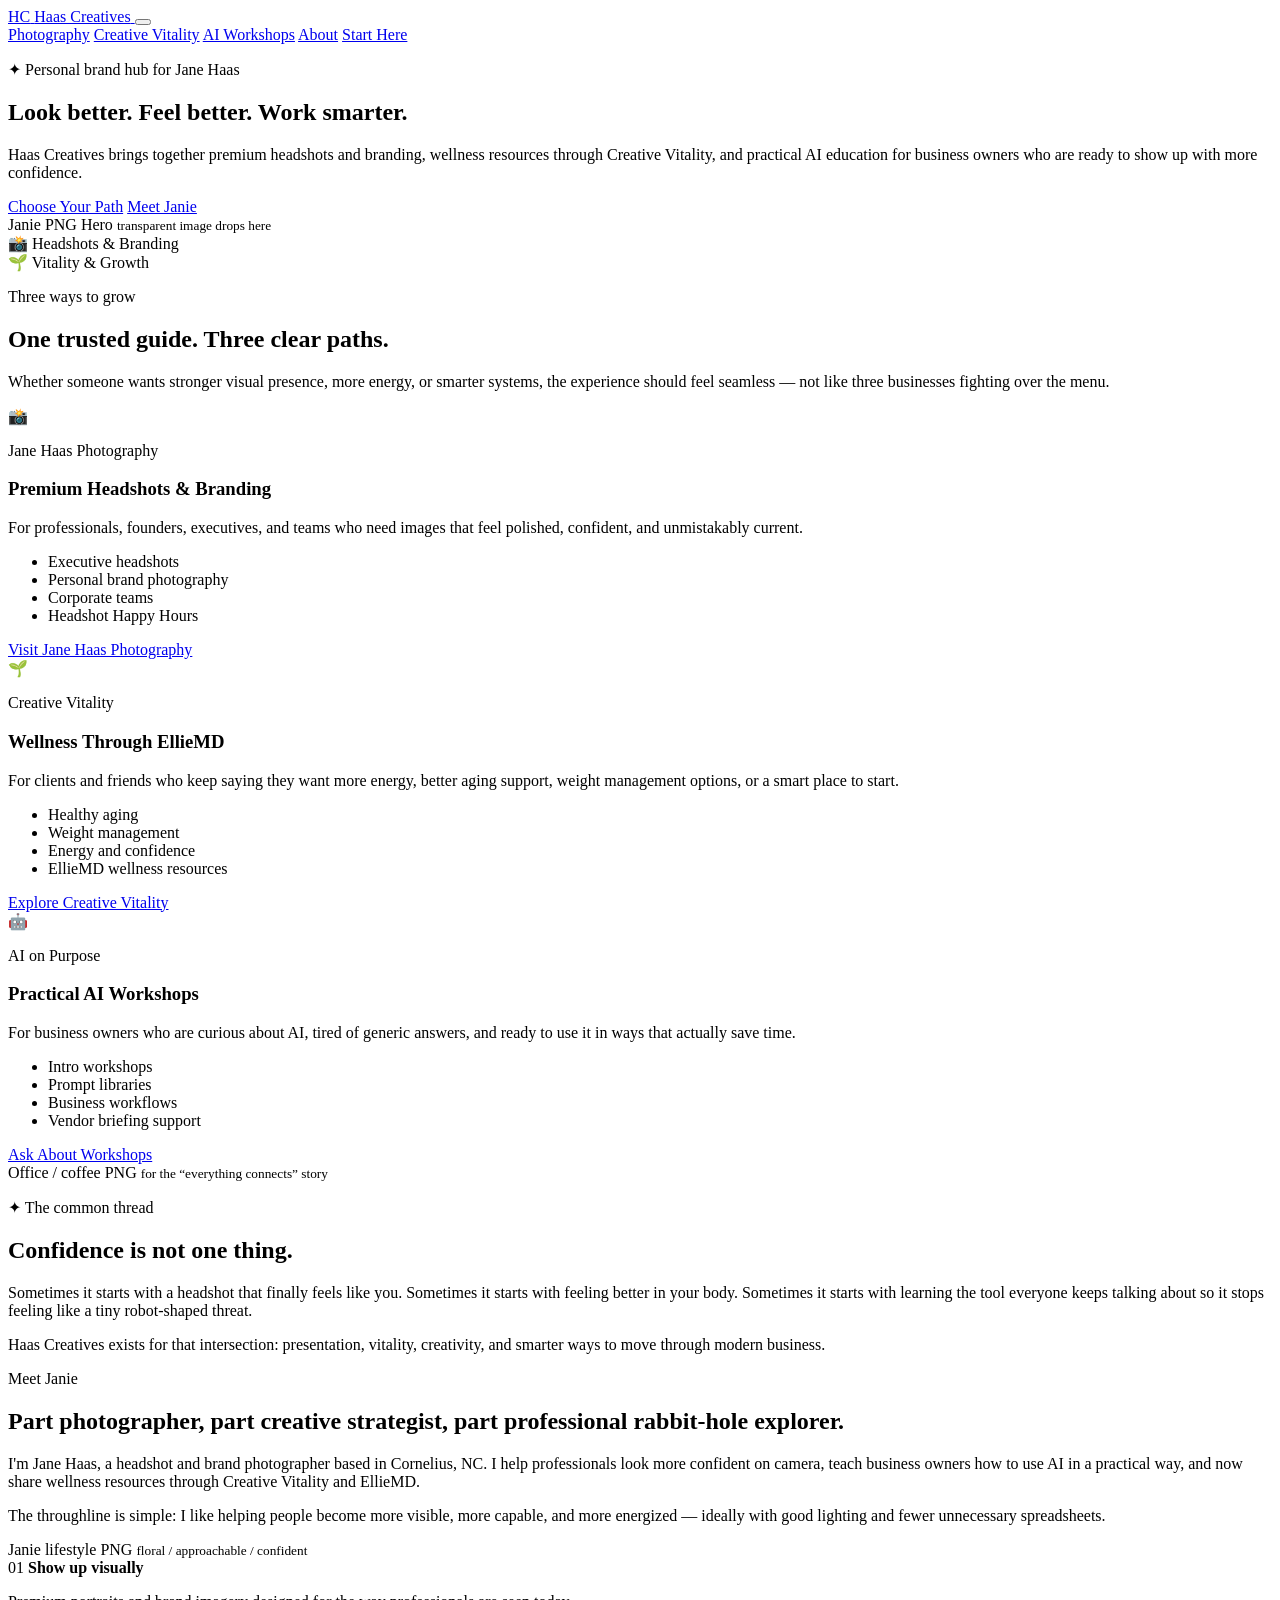
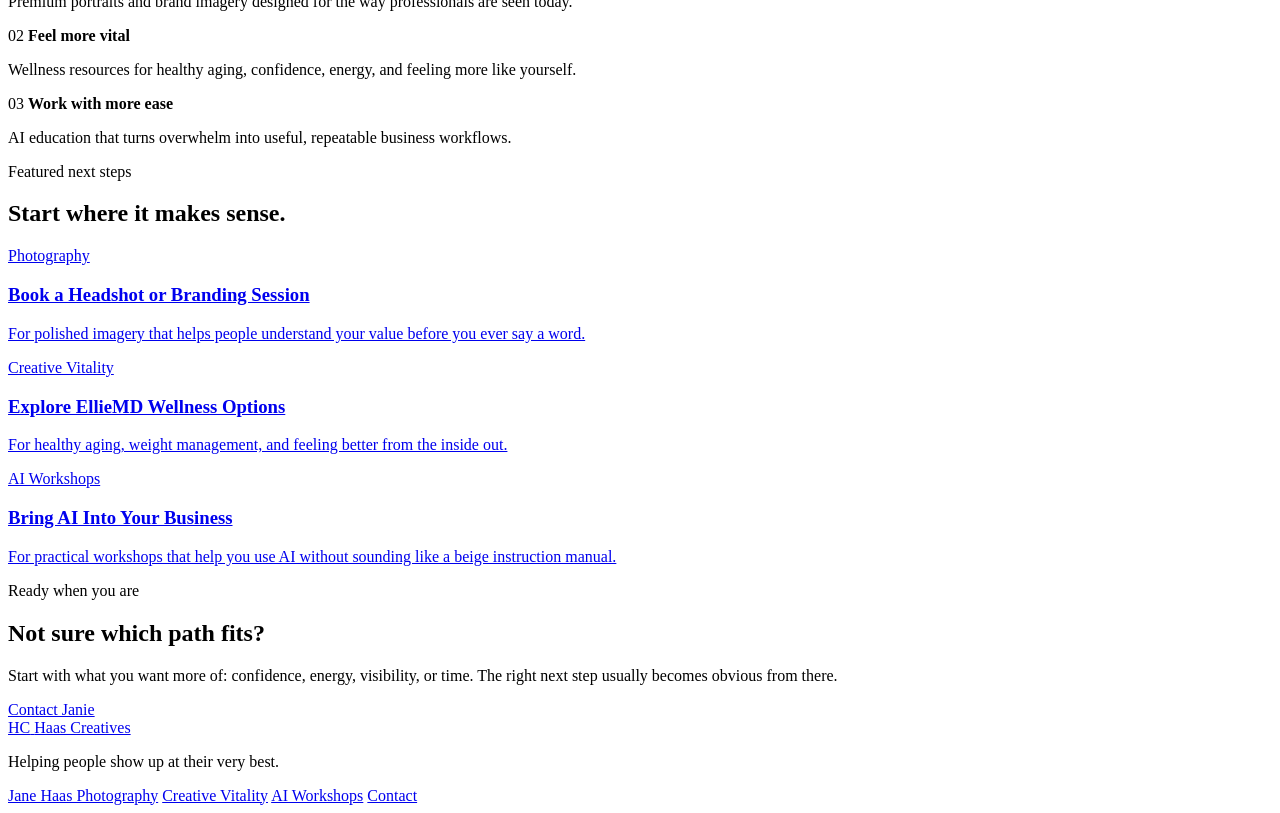
==== index.html @ f45eb075 "Build Haas Creatives landing page foundation" ====
<!DOCTYPE html>
<html lang="en">
<head>
  <meta charset="UTF-8" />
  <meta name="viewport" content="width=device-width, initial-scale=1.0" />
  <meta name="description" content="Haas Creatives is the personal brand hub for Jane Haas, connecting premium headshots and branding, Creative Vitality wellness through EllieMD, and practical AI workshops for business owners." />
  <title>Haas Creatives | Look Better. Feel Better. Work Smarter.</title>
  <link rel="preconnect" href="https://fonts.googleapis.com">
  <link rel="preconnect" href="https://fonts.gstatic.com" crossorigin>
  <link href="https://fonts.googleapis.com/css2?family=Inter:wght@400;500;600;700;800&family=Playfair+Display:wght@600;700&display=swap" rel="stylesheet">
  <link rel="stylesheet" href="styles.css" />
</head>
<body>
  <div class="site-shell">
    <header class="site-header" data-header>
      <a class="brand" href="#top" aria-label="Haas Creatives home">
        <span class="brand-mark">HC</span>
        <span class="brand-text">Haas Creatives</span>
      </a>
      <button class="nav-toggle" type="button" aria-label="Open navigation" aria-expanded="false" data-nav-toggle>
        <span></span><span></span><span></span>
      </button>
      <nav class="nav" data-nav>
        <a href="#photography">Photography</a>
        <a href="#vitality">Creative Vitality</a>
        <a href="#ai">AI Workshops</a>
        <a href="#about">About</a>
        <a class="nav-cta" href="#connect">Start Here</a>
      </nav>
    </header>

    <main id="top">
      <section class="hero section-grid">
        <div class="hero-copy reveal">
          <p class="eyebrow"><span class="sprout">✦</span> Personal brand hub for Jane Haas</p>
          <h1>Look better. Feel better. Work smarter.</h1>
          <p class="hero-text">Haas Creatives brings together premium headshots and branding, wellness resources through Creative Vitality, and practical AI education for business owners who are ready to show up with more confidence.</p>
          <div class="hero-actions">
            <a class="button primary" href="#paths">Choose Your Path</a>
            <a class="button secondary" href="#about">Meet Janie</a>
          </div>
        </div>
        <div class="hero-visual reveal delay-1" aria-label="Placeholder for Janie brand image">
          <div class="orb orb-one"></div>
          <div class="orb orb-two"></div>
          <div class="image-placeholder tall">
            <span>Janie PNG Hero</span>
            <small>transparent image drops here</small>
          </div>
          <div class="floating-card card-one">
            <strong>📸</strong>
            <span>Headshots & Branding</span>
          </div>
          <div class="floating-card card-two">
            <strong>🌱</strong>
            <span>Vitality & Growth</span>
          </div>
        </div>
      </section>

      <section id="paths" class="paths reveal">
        <div class="section-heading centered">
          <p class="eyebrow">Three ways to grow</p>
          <h2>One trusted guide. Three clear paths.</h2>
          <p>Whether someone wants stronger visual presence, more energy, or smarter systems, the experience should feel seamless — not like three businesses fighting over the menu.</p>
        </div>
        <div class="path-grid">
          <article class="path-card" id="photography">
            <div class="path-icon">📸</div>
            <p class="card-kicker">Jane Haas Photography</p>
            <h3>Premium Headshots & Branding</h3>
            <p>For professionals, founders, executives, and teams who need images that feel polished, confident, and unmistakably current.</p>
            <ul>
              <li>Executive headshots</li>
              <li>Personal brand photography</li>
              <li>Corporate teams</li>
              <li>Headshot Happy Hours</li>
            </ul>
            <a href="https://www.janehaas.com" class="text-link">Visit Jane Haas Photography</a>
          </article>

          <article class="path-card featured" id="vitality">
            <div class="path-icon sprout-icon">🌱</div>
            <p class="card-kicker">Creative Vitality</p>
            <h3>Wellness Through EllieMD</h3>
            <p>For clients and friends who keep saying they want more energy, better aging support, weight management options, or a smart place to start.</p>
            <ul>
              <li>Healthy aging</li>
              <li>Weight management</li>
              <li>Energy and confidence</li>
              <li>EllieMD wellness resources</li>
            </ul>
            <a href="https://elliemd.com/CreativeVitality" class="text-link">Explore Creative Vitality</a>
          </article>

          <article class="path-card" id="ai">
            <div class="path-icon">🤖</div>
            <p class="card-kicker">AI on Purpose</p>
            <h3>Practical AI Workshops</h3>
            <p>For business owners who are curious about AI, tired of generic answers, and ready to use it in ways that actually save time.</p>
            <ul>
              <li>Intro workshops</li>
              <li>Prompt libraries</li>
              <li>Business workflows</li>
              <li>Vendor briefing support</li>
            </ul>
            <a href="#connect" class="text-link">Ask About Workshops</a>
          </article>
        </div>
      </section>

      <section class="bridge section-grid reverse reveal">
        <div class="image-stage">
          <div class="image-placeholder wide">
            <span>Office / coffee PNG</span>
            <small>for the “everything connects” story</small>
          </div>
        </div>
        <div class="bridge-copy">
          <p class="eyebrow"><span class="sprout">✦</span> The common thread</p>
          <h2>Confidence is not one thing.</h2>
          <p>Sometimes it starts with a headshot that finally feels like you. Sometimes it starts with feeling better in your body. Sometimes it starts with learning the tool everyone keeps talking about so it stops feeling like a tiny robot-shaped threat.</p>
          <p>Haas Creatives exists for that intersection: presentation, vitality, creativity, and smarter ways to move through modern business.</p>
        </div>
      </section>

      <section id="about" class="about reveal">
        <div class="about-card">
          <div class="about-copy">
            <p class="eyebrow">Meet Janie</p>
            <h2>Part photographer, part creative strategist, part professional rabbit-hole explorer.</h2>
            <p>I'm Jane Haas, a headshot and brand photographer based in Cornelius, NC. I help professionals look more confident on camera, teach business owners how to use AI in a practical way, and now share wellness resources through Creative Vitality and EllieMD.</p>
            <p>The throughline is simple: I like helping people become more visible, more capable, and more energized — ideally with good lighting and fewer unnecessary spreadsheets.</p>
          </div>
          <div class="about-visual image-placeholder portrait">
            <span>Janie lifestyle PNG</span>
            <small>floral / approachable / confident</small>
          </div>
        </div>
      </section>

      <section class="feature-strip reveal">
        <div class="strip-item">
          <span>01</span>
          <strong>Show up visually</strong>
          <p>Premium portraits and brand imagery designed for the way professionals are seen today.</p>
        </div>
        <div class="strip-item">
          <span>02</span>
          <strong>Feel more vital</strong>
          <p>Wellness resources for healthy aging, confidence, energy, and feeling more like yourself.</p>
        </div>
        <div class="strip-item">
          <span>03</span>
          <strong>Work with more ease</strong>
          <p>AI education that turns overwhelm into useful, repeatable business workflows.</p>
        </div>
      </section>

      <section class="resources reveal">
        <div class="section-heading">
          <p class="eyebrow">Featured next steps</p>
          <h2>Start where it makes sense.</h2>
        </div>
        <div class="resource-grid">
          <a class="resource-card" href="https://www.janehaas.com">
            <span>Photography</span>
            <h3>Book a Headshot or Branding Session</h3>
            <p>For polished imagery that helps people understand your value before you ever say a word.</p>
          </a>
          <a class="resource-card" href="https://elliemd.com/CreativeVitality">
            <span>Creative Vitality</span>
            <h3>Explore EllieMD Wellness Options</h3>
            <p>For healthy aging, weight management, and feeling better from the inside out.</p>
          </a>
          <a class="resource-card" href="#connect">
            <span>AI Workshops</span>
            <h3>Bring AI Into Your Business</h3>
            <p>For practical workshops that help you use AI without sounding like a beige instruction manual.</p>
          </a>
        </div>
      </section>

      <section id="connect" class="cta reveal">
        <div>
          <p class="eyebrow">Ready when you are</p>
          <h2>Not sure which path fits?</h2>
          <p>Start with what you want more of: confidence, energy, visibility, or time. The right next step usually becomes obvious from there.</p>
        </div>
        <a class="button primary" href="mailto:janehaasphotos@gmail.com">Contact Janie</a>
      </section>
    </main>

    <footer class="footer">
      <div>
        <a class="brand footer-brand" href="#top">
          <span class="brand-mark">HC</span>
          <span class="brand-text">Haas Creatives</span>
        </a>
        <p>Helping people show up at their very best.</p>
      </div>
      <div class="footer-links">
        <a href="https://www.janehaas.com">Jane Haas Photography</a>
        <a href="https://elliemd.com/CreativeVitality">Creative Vitality</a>
        <a href="#ai">AI Workshops</a>
        <a href="mailto:janehaasphotos@gmail.com">Contact</a>
      </div>
    </footer>
  </div>

  <script src="script.js"></script>
</body>
</html>
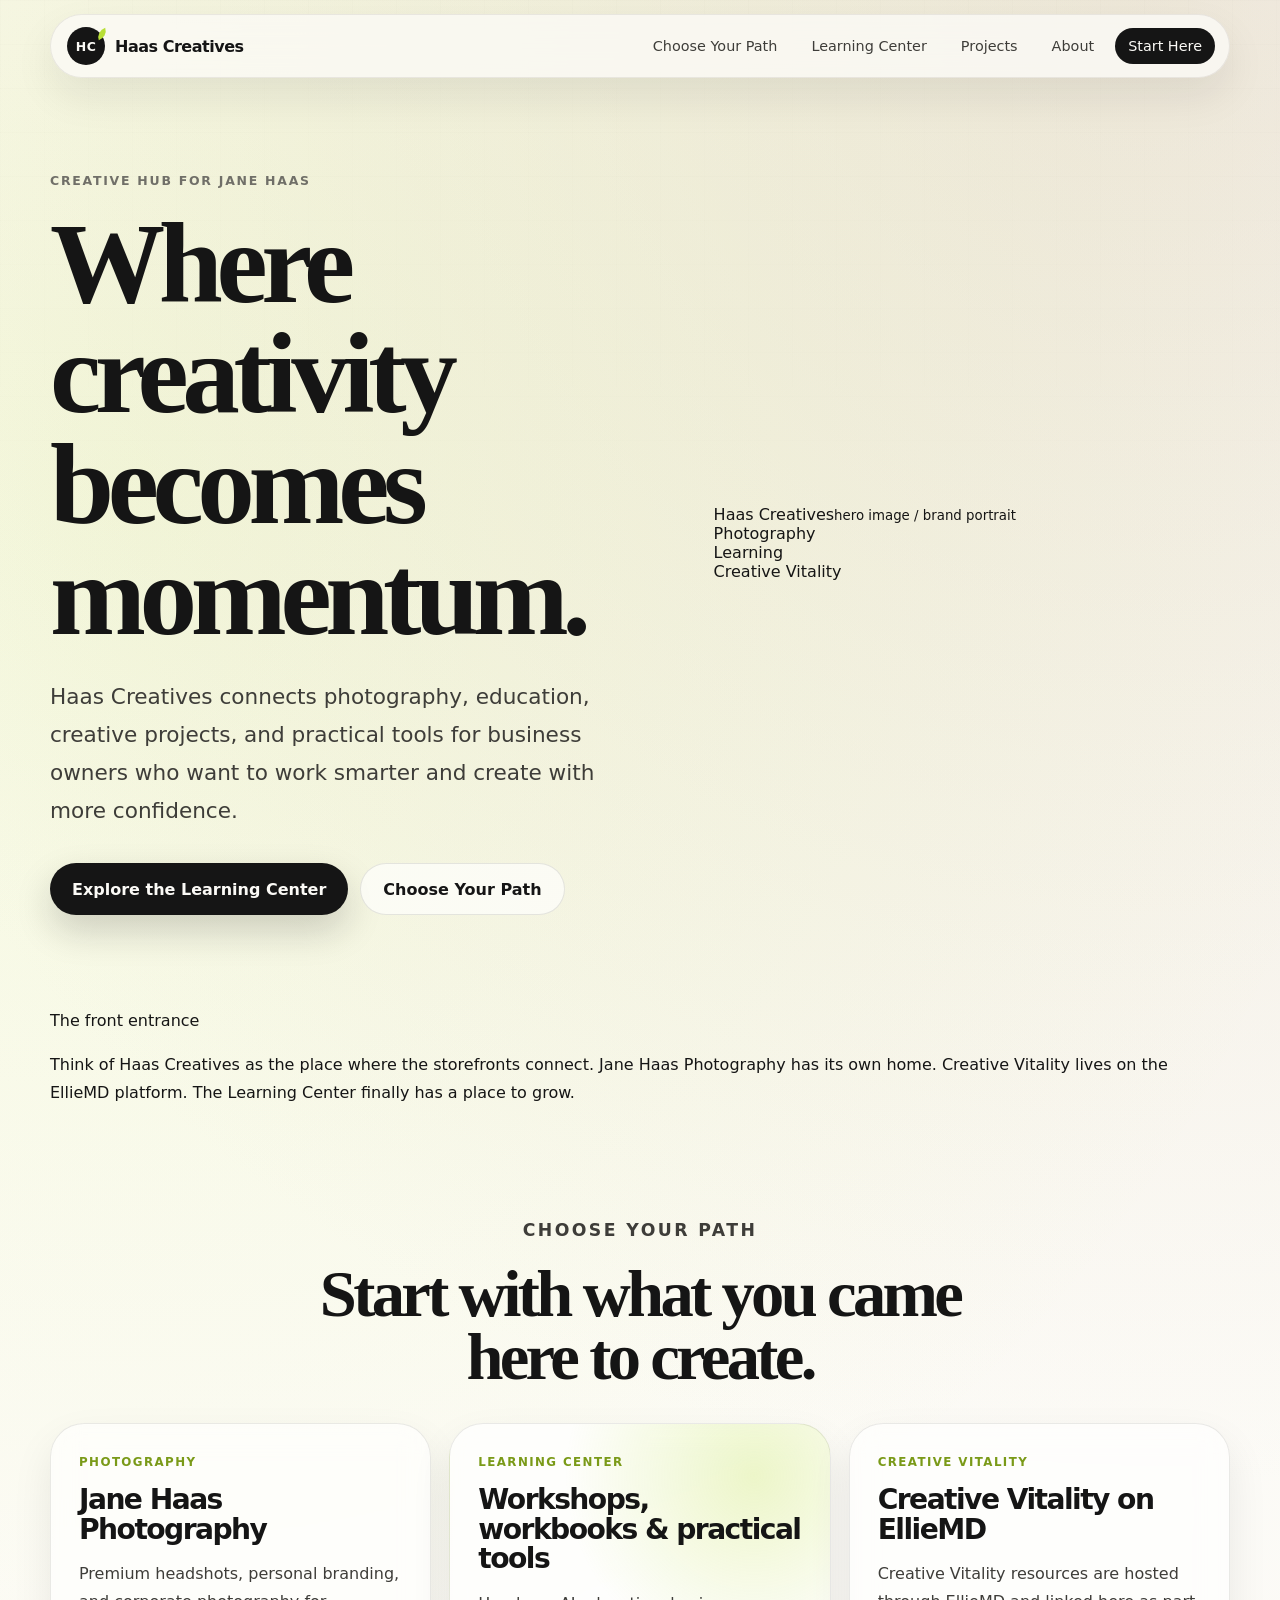
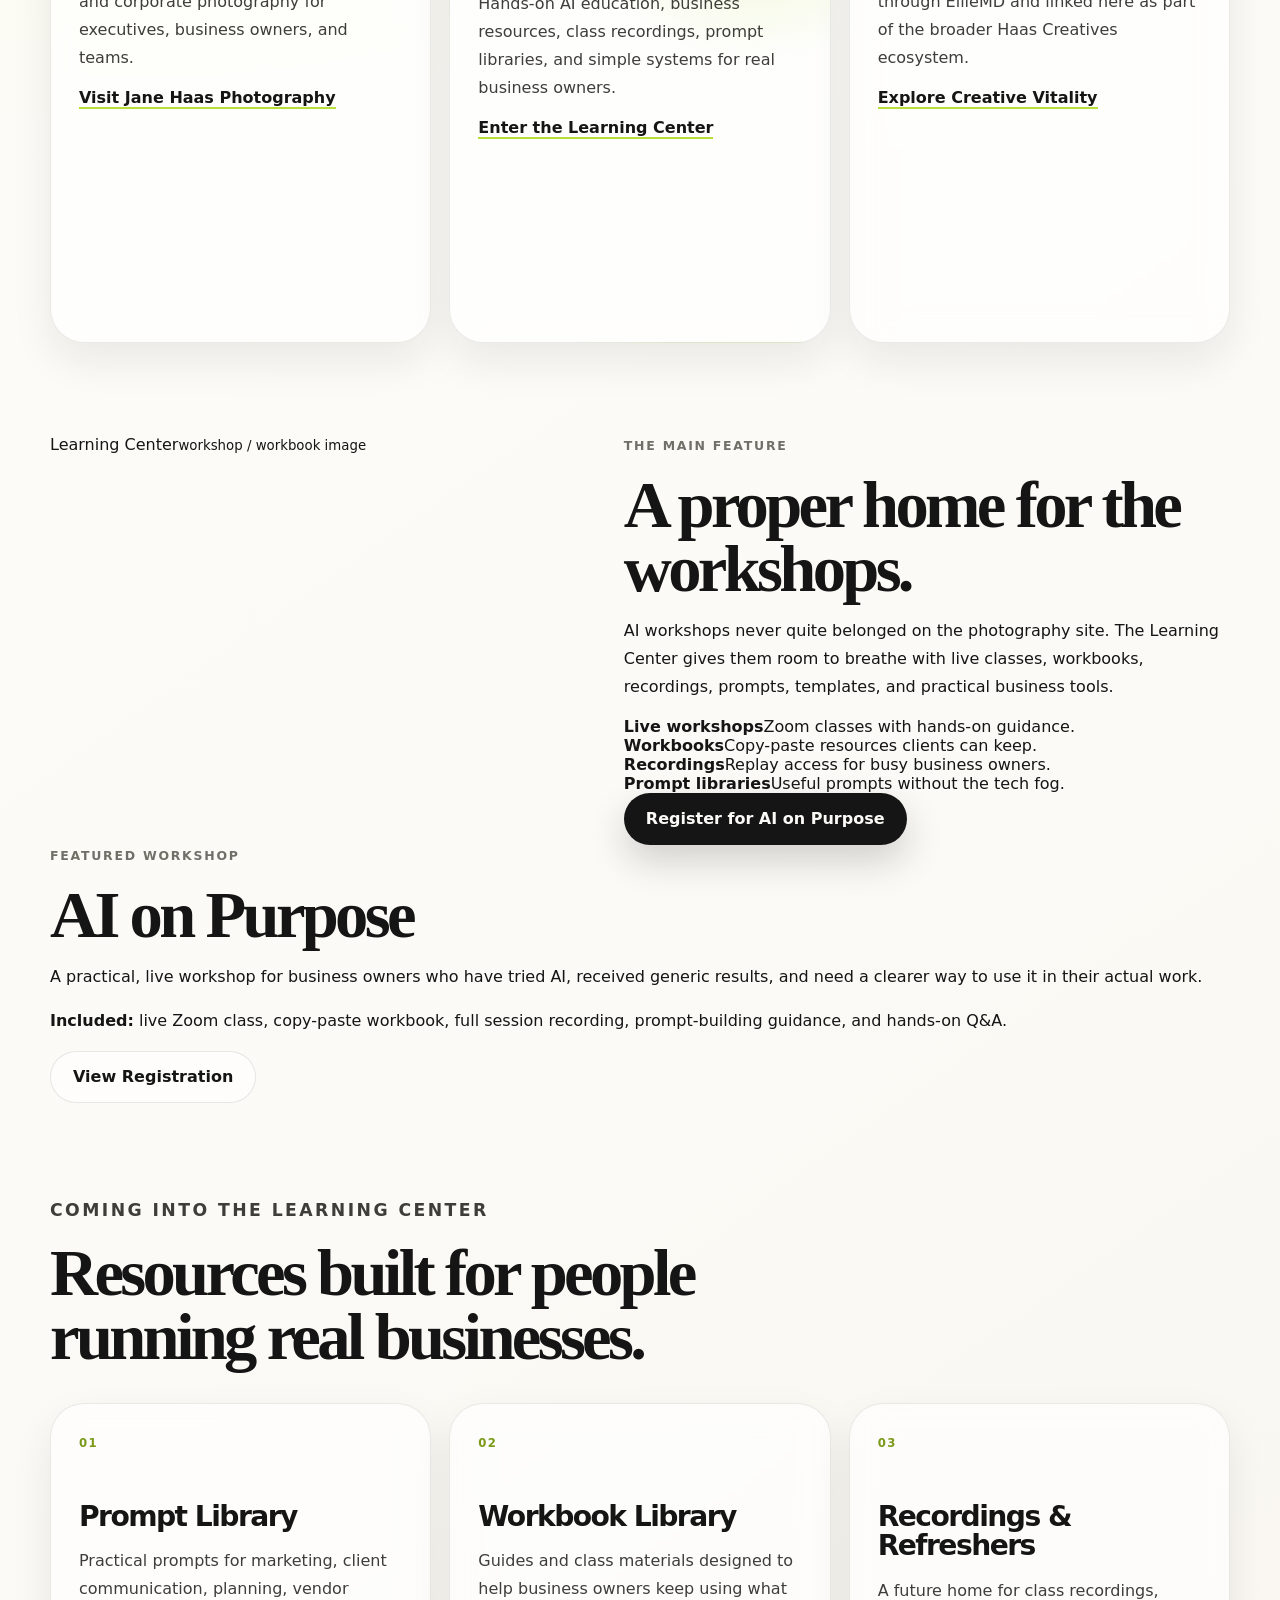
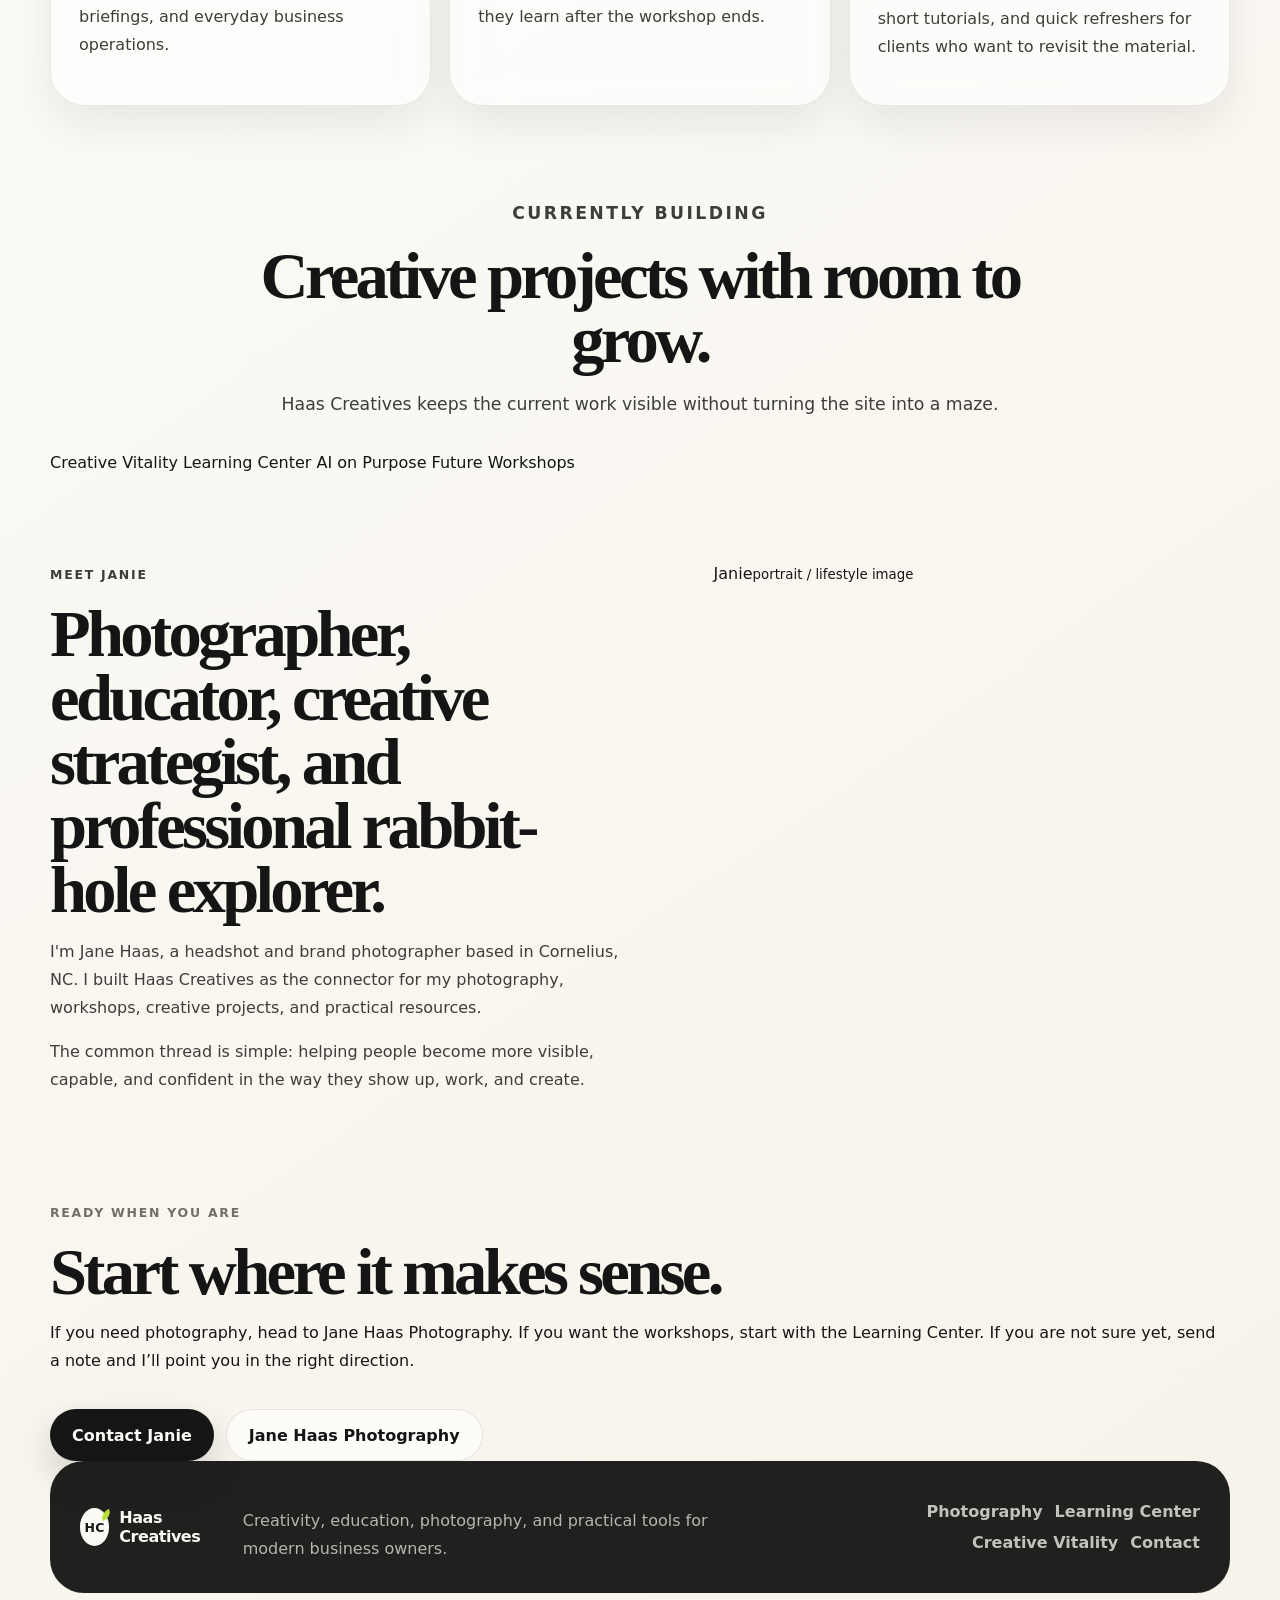
==== commit 3c482c03: "Refine Haas Creatives homepage into editorial hub" ====
--- a/index.html
+++ b/index.html
@@ -3,211 +3,170 @@
 <head>
   <meta charset="UTF-8" />
   <meta name="viewport" content="width=device-width, initial-scale=1.0" />
-  <meta name="description" content="Haas Creatives is the personal brand hub for Jane Haas, connecting premium headshots and branding, Creative Vitality wellness through EllieMD, and practical AI workshops for business owners." />
-  <title>Haas Creatives | Look Better. Feel Better. Work Smarter.</title>
+  <title>Haas Creatives | Learning Center, Photography & Creative Projects</title>
+  <meta name="description" content="Haas Creatives is the creative hub for Jane Haas, connecting photography, practical AI education, workshops, workbooks, and Creative Vitality resources." />
   <link rel="preconnect" href="https://fonts.googleapis.com">
   <link rel="preconnect" href="https://fonts.gstatic.com" crossorigin>
-  <link href="https://fonts.googleapis.com/css2?family=Inter:wght@400;500;600;700;800&family=Playfair+Display:wght@600;700&display=swap" rel="stylesheet">
+  <link href="https://fonts.googleapis.com/css2?family=Cormorant+Garamond:wght@400;500;600;700&family=Jost:wght@300;400;500;600;700&display=swap" rel="stylesheet">
   <link rel="stylesheet" href="styles.css" />
 </head>
-<body>
+<body id="top">
   <div class="site-shell">
     <header class="site-header" data-header>
       <a class="brand" href="#top" aria-label="Haas Creatives home">
         <span class="brand-mark">HC</span>
         <span class="brand-text">Haas Creatives</span>
       </a>
-      <button class="nav-toggle" type="button" aria-label="Open navigation" aria-expanded="false" data-nav-toggle>
-        <span></span><span></span><span></span>
-      </button>
+      <button class="nav-toggle" type="button" aria-label="Toggle navigation" aria-expanded="false" data-nav-toggle><span></span><span></span></button>
       <nav class="nav" data-nav>
-        <a href="#photography">Photography</a>
-        <a href="#vitality">Creative Vitality</a>
-        <a href="#ai">AI Workshops</a>
+        <a href="#paths">Choose Your Path</a>
+        <a href="#learning">Learning Center</a>
+        <a href="#projects">Projects</a>
         <a href="#about">About</a>
-        <a class="nav-cta" href="#connect">Start Here</a>
+        <a class="nav-cta" href="#contact">Start Here</a>
       </nav>
     </header>
 
-    <main id="top">
-      <section class="hero section-grid">
+    <main>
+      <section class="hero section-grid" aria-labelledby="hero-title">
         <div class="hero-copy reveal">
-          <p class="eyebrow"><span class="sprout">✦</span> Personal brand hub for Jane Haas</p>
-          <h1>Look better. Feel better. Work smarter.</h1>
-          <p class="hero-text">Haas Creatives brings together premium headshots and branding, wellness resources through Creative Vitality, and practical AI education for business owners who are ready to show up with more confidence.</p>
+          <p class="eyebrow">Creative hub for Jane Haas</p>
+          <h1 id="hero-title">Where creativity becomes momentum.</h1>
+          <p class="hero-text">Haas Creatives connects photography, education, creative projects, and practical tools for business owners who want to work smarter and create with more confidence.</p>
           <div class="hero-actions">
-            <a class="button primary" href="#paths">Choose Your Path</a>
-            <a class="button secondary" href="#about">Meet Janie</a>
+            <a class="button primary" href="#learning">Explore the Learning Center</a>
+            <a class="button secondary" href="#paths">Choose Your Path</a>
           </div>
         </div>
-        <div class="hero-visual reveal delay-1" aria-label="Placeholder for Janie brand image">
-          <div class="orb orb-one"></div>
-          <div class="orb orb-two"></div>
-          <div class="image-placeholder tall">
-            <span>Janie PNG Hero</span>
-            <small>transparent image drops here</small>
+        <div class="hero-visual reveal delay-1" aria-label="Editorial visual placeholder">
+          <div class="image-frame hero-frame"><span>Haas Creatives</span><small>hero image / brand portrait</small></div>
+          <div class="floating-note note-one">Photography</div>
+          <div class="floating-note note-two">Learning</div>
+          <div class="floating-note note-three">Creative Vitality</div>
+        </div>
+      </section>
+
+      <section class="intro reveal" aria-label="Introduction">
+        <p class="intro-kicker">The front entrance</p>
+        <p class="intro-text">Think of Haas Creatives as the place where the storefronts connect. Jane Haas Photography has its own home. Creative Vitality lives on the EllieMD platform. The Learning Center finally has a place to grow.</p>
+      </section>
+
+      <section class="paths" id="paths" aria-labelledby="paths-title">
+        <div class="section-heading centered reveal">
+          <p class="eyebrow">Choose your path</p>
+          <h2 id="paths-title">Start with what you came here to create.</h2>
+        </div>
+        <div class="path-grid">
+          <article class="path-card reveal">
+            <div class="card-image image-photography"></div>
+            <div class="card-content">
+              <p class="card-kicker">Photography</p>
+              <h3>Jane Haas Photography</h3>
+              <p>Premium headshots, personal branding, and corporate photography for executives, business owners, and teams.</p>
+              <a class="text-link" href="https://www.janehaas.com" target="_blank" rel="noopener">Visit Jane Haas Photography</a>
+            </div>
+          </article>
+          <article class="path-card featured reveal delay-1">
+            <div class="card-image image-learning"></div>
+            <div class="card-content">
+              <p class="card-kicker">Learning Center</p>
+              <h3>Workshops, workbooks & practical tools</h3>
+              <p>Hands-on AI education, business resources, class recordings, prompt libraries, and simple systems for real business owners.</p>
+              <a class="text-link" href="#learning">Enter the Learning Center</a>
+            </div>
+          </article>
+          <article class="path-card reveal delay-2">
+            <div class="card-image image-vitality"></div>
+            <div class="card-content">
+              <p class="card-kicker">Creative Vitality</p>
+              <h3>Creative Vitality on EllieMD</h3>
+              <p>Creative Vitality resources are hosted through EllieMD and linked here as part of the broader Haas Creatives ecosystem.</p>
+              <a class="text-link" href="https://elliemd.com/CreativeVitality" target="_blank" rel="noopener">Explore Creative Vitality</a>
+            </div>
+          </article>
+        </div>
+      </section>
+
+      <section class="learning section-grid reverse" id="learning" aria-labelledby="learning-title">
+        <div class="learning-visual reveal"><div class="image-frame wide-frame"><span>Learning Center</span><small>workshop / workbook image</small></div></div>
+        <div class="learning-copy reveal delay-1">
+          <p class="eyebrow">The main feature</p>
+          <h2 id="learning-title">A proper home for the workshops.</h2>
+          <p>AI workshops never quite belonged on the photography site. The Learning Center gives them room to breathe with live classes, workbooks, recordings, prompts, templates, and practical business tools.</p>
+          <div class="mini-grid">
+            <div><strong>Live workshops</strong><span>Zoom classes with hands-on guidance.</span></div>
+            <div><strong>Workbooks</strong><span>Copy-paste resources clients can keep.</span></div>
+            <div><strong>Recordings</strong><span>Replay access for busy business owners.</span></div>
+            <div><strong>Prompt libraries</strong><span>Useful prompts without the tech fog.</span></div>
           </div>
-          <div class="floating-card card-one">
-            <strong>📸</strong>
-            <span>Headshots & Branding</span>
+          <a class="button primary" href="https://www.janehaas.com/scheduler-service/ai-on-purpose" target="_blank" rel="noopener">Register for AI on Purpose</a>
+        </div>
+      </section>
+
+      <section class="featured-workshop" id="ai" aria-labelledby="workshop-title">
+        <div class="feature-panel reveal">
+          <div>
+            <p class="eyebrow">Featured workshop</p>
+            <h2 id="workshop-title">AI on Purpose</h2>
+            <p>A practical, live workshop for business owners who have tried AI, received generic results, and need a clearer way to use it in their actual work.</p>
           </div>
-          <div class="floating-card card-two">
-            <strong>🌱</strong>
-            <span>Vitality & Growth</span>
+          <div class="workshop-list">
+            <p><strong>Included:</strong> live Zoom class, copy-paste workbook, full session recording, prompt-building guidance, and hands-on Q&A.</p>
+            <a class="button secondary" href="https://www.janehaas.com/scheduler-service/ai-on-purpose" target="_blank" rel="noopener">View Registration</a>
           </div>
         </div>
       </section>
 
-      <section id="paths" class="paths reveal">
-        <div class="section-heading centered">
-          <p class="eyebrow">Three ways to grow</p>
-          <h2>One trusted guide. Three clear paths.</h2>
-          <p>Whether someone wants stronger visual presence, more energy, or smarter systems, the experience should feel seamless — not like three businesses fighting over the menu.</p>
-        </div>
-        <div class="path-grid">
-          <article class="path-card" id="photography">
-            <div class="path-icon">📸</div>
-            <p class="card-kicker">Jane Haas Photography</p>
-            <h3>Premium Headshots & Branding</h3>
-            <p>For professionals, founders, executives, and teams who need images that feel polished, confident, and unmistakably current.</p>
-            <ul>
-              <li>Executive headshots</li>
-              <li>Personal brand photography</li>
-              <li>Corporate teams</li>
-              <li>Headshot Happy Hours</li>
-            </ul>
-            <a href="https://www.janehaas.com" class="text-link">Visit Jane Haas Photography</a>
-          </article>
-
-          <article class="path-card featured" id="vitality">
-            <div class="path-icon sprout-icon">🌱</div>
-            <p class="card-kicker">Creative Vitality</p>
-            <h3>Wellness Through EllieMD</h3>
-            <p>For clients and friends who keep saying they want more energy, better aging support, weight management options, or a smart place to start.</p>
-            <ul>
-              <li>Healthy aging</li>
-              <li>Weight management</li>
-              <li>Energy and confidence</li>
-              <li>EllieMD wellness resources</li>
-            </ul>
-            <a href="https://elliemd.com/CreativeVitality" class="text-link">Explore Creative Vitality</a>
-          </article>
-
-          <article class="path-card" id="ai">
-            <div class="path-icon">🤖</div>
-            <p class="card-kicker">AI on Purpose</p>
-            <h3>Practical AI Workshops</h3>
-            <p>For business owners who are curious about AI, tired of generic answers, and ready to use it in ways that actually save time.</p>
-            <ul>
-              <li>Intro workshops</li>
-              <li>Prompt libraries</li>
-              <li>Business workflows</li>
-              <li>Vendor briefing support</li>
-            </ul>
-            <a href="#connect" class="text-link">Ask About Workshops</a>
-          </article>
+      <section class="resources" aria-labelledby="resources-title">
+        <div class="section-heading reveal"><p class="eyebrow">Coming into the Learning Center</p><h2 id="resources-title">Resources built for people running real businesses.</h2></div>
+        <div class="resource-grid">
+          <article class="resource-card reveal"><span>01</span><h3>Prompt Library</h3><p>Practical prompts for marketing, client communication, planning, vendor briefings, and everyday business operations.</p></article>
+          <article class="resource-card reveal delay-1"><span>02</span><h3>Workbook Library</h3><p>Guides and class materials designed to help business owners keep using what they learn after the workshop ends.</p></article>
+          <article class="resource-card reveal delay-2"><span>03</span><h3>Recordings & Refreshers</h3><p>A future home for class recordings, short tutorials, and quick refreshers for clients who want to revisit the material.</p></article>
         </div>
       </section>
 
-      <section class="bridge section-grid reverse reveal">
-        <div class="image-stage">
-          <div class="image-placeholder wide">
-            <span>Office / coffee PNG</span>
-            <small>for the “everything connects” story</small>
-          </div>
-        </div>
-        <div class="bridge-copy">
-          <p class="eyebrow"><span class="sprout">✦</span> The common thread</p>
-          <h2>Confidence is not one thing.</h2>
-          <p>Sometimes it starts with a headshot that finally feels like you. Sometimes it starts with feeling better in your body. Sometimes it starts with learning the tool everyone keeps talking about so it stops feeling like a tiny robot-shaped threat.</p>
-          <p>Haas Creatives exists for that intersection: presentation, vitality, creativity, and smarter ways to move through modern business.</p>
+      <section class="projects" id="projects" aria-labelledby="projects-title">
+        <div class="section-heading centered reveal"><p class="eyebrow">Currently building</p><h2 id="projects-title">Creative projects with room to grow.</h2><p>Haas Creatives keeps the current work visible without turning the site into a maze.</p></div>
+        <div class="project-strip reveal">
+          <a href="https://elliemd.com/CreativeVitality" target="_blank" rel="noopener">Creative Vitality</a>
+          <a href="#learning">Learning Center</a>
+          <a href="#ai">AI on Purpose</a>
+          <a href="#contact">Future Workshops</a>
         </div>
       </section>
 
-      <section id="about" class="about reveal">
-        <div class="about-card">
-          <div class="about-copy">
-            <p class="eyebrow">Meet Janie</p>
-            <h2>Part photographer, part creative strategist, part professional rabbit-hole explorer.</h2>
-            <p>I'm Jane Haas, a headshot and brand photographer based in Cornelius, NC. I help professionals look more confident on camera, teach business owners how to use AI in a practical way, and now share wellness resources through Creative Vitality and EllieMD.</p>
-            <p>The throughline is simple: I like helping people become more visible, more capable, and more energized — ideally with good lighting and fewer unnecessary spreadsheets.</p>
-          </div>
-          <div class="about-visual image-placeholder portrait">
-            <span>Janie lifestyle PNG</span>
-            <small>floral / approachable / confident</small>
-          </div>
+      <section class="about section-grid" id="about" aria-labelledby="about-title">
+        <div class="about-copy reveal">
+          <p class="eyebrow">Meet Janie</p>
+          <h2 id="about-title">Photographer, educator, creative strategist, and professional rabbit-hole explorer.</h2>
+          <p>I'm Jane Haas, a headshot and brand photographer based in Cornelius, NC. I built Haas Creatives as the connector for my photography, workshops, creative projects, and practical resources.</p>
+          <p>The common thread is simple: helping people become more visible, capable, and confident in the way they show up, work, and create.</p>
         </div>
+        <div class="about-visual reveal delay-1"><div class="image-frame portrait-frame"><span>Janie</span><small>portrait / lifestyle image</small></div></div>
       </section>
 
-      <section class="feature-strip reveal">
-        <div class="strip-item">
-          <span>01</span>
-          <strong>Show up visually</strong>
-          <p>Premium portraits and brand imagery designed for the way professionals are seen today.</p>
+      <section class="contact" id="contact" aria-labelledby="contact-title">
+        <div class="contact-panel reveal">
+          <p class="eyebrow">Ready when you are</p>
+          <h2 id="contact-title">Start where it makes sense.</h2>
+          <p>If you need photography, head to Jane Haas Photography. If you want the workshops, start with the Learning Center. If you are not sure yet, send a note and I’ll point you in the right direction.</p>
+          <div class="hero-actions"><a class="button primary" href="mailto:janehaasphotos@gmail.com">Contact Janie</a><a class="button secondary" href="https://www.janehaas.com" target="_blank" rel="noopener">Jane Haas Photography</a></div>
         </div>
-        <div class="strip-item">
-          <span>02</span>
-          <strong>Feel more vital</strong>
-          <p>Wellness resources for healthy aging, confidence, energy, and feeling more like yourself.</p>
-        </div>
-        <div class="strip-item">
-          <span>03</span>
-          <strong>Work with more ease</strong>
-          <p>AI education that turns overwhelm into useful, repeatable business workflows.</p>
-        </div>
-      </section>
-
-      <section class="resources reveal">
-        <div class="section-heading">
-          <p class="eyebrow">Featured next steps</p>
-          <h2>Start where it makes sense.</h2>
-        </div>
-        <div class="resource-grid">
-          <a class="resource-card" href="https://www.janehaas.com">
-            <span>Photography</span>
-            <h3>Book a Headshot or Branding Session</h3>
-            <p>For polished imagery that helps people understand your value before you ever say a word.</p>
-          </a>
-          <a class="resource-card" href="https://elliemd.com/CreativeVitality">
-            <span>Creative Vitality</span>
-            <h3>Explore EllieMD Wellness Options</h3>
-            <p>For healthy aging, weight management, and feeling better from the inside out.</p>
-          </a>
-          <a class="resource-card" href="#connect">
-            <span>AI Workshops</span>
-            <h3>Bring AI Into Your Business</h3>
-            <p>For practical workshops that help you use AI without sounding like a beige instruction manual.</p>
-          </a>
-        </div>
-      </section>
-
-      <section id="connect" class="cta reveal">
-        <div>
-          <p class="eyebrow">Ready when you are</p>
-          <h2>Not sure which path fits?</h2>
-          <p>Start with what you want more of: confidence, energy, visibility, or time. The right next step usually becomes obvious from there.</p>
-        </div>
-        <a class="button primary" href="mailto:janehaasphotos@gmail.com">Contact Janie</a>
       </section>
     </main>
 
     <footer class="footer">
-      <div>
-        <a class="brand footer-brand" href="#top">
-          <span class="brand-mark">HC</span>
-          <span class="brand-text">Haas Creatives</span>
-        </a>
-        <p>Helping people show up at their very best.</p>
-      </div>
+      <a class="brand" href="#top"><span class="brand-mark">HC</span><span class="brand-text">Haas Creatives</span></a>
+      <p>Creativity, education, photography, and practical tools for modern business owners.</p>
       <div class="footer-links">
-        <a href="https://www.janehaas.com">Jane Haas Photography</a>
-        <a href="https://elliemd.com/CreativeVitality">Creative Vitality</a>
-        <a href="#ai">AI Workshops</a>
+        <a href="https://www.janehaas.com" target="_blank" rel="noopener">Photography</a>
+        <a href="#learning">Learning Center</a>
+        <a href="https://elliemd.com/CreativeVitality" target="_blank" rel="noopener">Creative Vitality</a>
         <a href="mailto:janehaasphotos@gmail.com">Contact</a>
       </div>
     </footer>
   </div>
-
   <script src="script.js"></script>
 </body>
 </html>
--- a/styles.css
+++ b/styles.css
@@ -0,0 +1,665 @@
+:root {
+  --ink: #151515;
+  --ink-soft: #3e3d39;
+  --muted: #706f68;
+  --paper: #fbfaf6;
+  --ivory: #f4f0e8;
+  --linen: #ebe4d8;
+  --sand: #d7c9b7;
+  --charcoal: #20201f;
+  --glass: rgba(255, 255, 255, 0.68);
+  --glass-border: rgba(255, 255, 255, 0.78);
+  --chartreuse: #b8df36;
+  --chartreuse-deep: #7a9a18;
+  --shadow: 0 30px 80px rgba(26, 24, 20, 0.12);
+  --shadow-soft: 0 18px 40px rgba(26, 24, 20, 0.08);
+  --radius-xl: 34px;
+  --radius-lg: 24px;
+  --radius-md: 18px;
+  --max: 1180px;
+  --serif: 'Playfair Display', Georgia, serif;
+  --sans: 'Inter', system-ui, -apple-system, BlinkMacSystemFont, 'Segoe UI', sans-serif;
+}
+
+* { box-sizing: border-box; }
+
+html {
+  scroll-behavior: smooth;
+}
+
+body {
+  margin: 0;
+  font-family: var(--sans);
+  color: var(--ink);
+  background:
+    radial-gradient(circle at 10% 10%, rgba(184, 223, 54, 0.14), transparent 28%),
+    radial-gradient(circle at 90% 0%, rgba(224, 213, 194, 0.55), transparent 30%),
+    linear-gradient(145deg, #fffdf8 0%, var(--paper) 52%, #f7f3ea 100%);
+  min-height: 100vh;
+}
+
+body::before {
+  content: '';
+  position: fixed;
+  inset: 0;
+  pointer-events: none;
+  opacity: 0.45;
+  background-image: linear-gradient(rgba(20, 20, 20, 0.025) 1px, transparent 1px), linear-gradient(90deg, rgba(20, 20, 20, 0.02) 1px, transparent 1px);
+  background-size: 44px 44px;
+  mask-image: linear-gradient(to bottom, black, transparent 86%);
+}
+
+a { color: inherit; text-decoration: none; }
+
+p { line-height: 1.75; }
+
+.site-shell {
+  width: min(100%, 1480px);
+  margin: 0 auto;
+  overflow: hidden;
+}
+
+.site-header {
+  position: sticky;
+  top: 14px;
+  z-index: 50;
+  width: min(calc(100% - 32px), var(--max));
+  margin: 14px auto 0;
+  padding: 12px 14px 12px 16px;
+  display: flex;
+  align-items: center;
+  justify-content: space-between;
+  border: 1px solid rgba(26, 24, 20, 0.08);
+  border-radius: 999px;
+  background: rgba(251, 250, 246, 0.78);
+  backdrop-filter: blur(18px);
+  box-shadow: var(--shadow-soft);
+}
+
+.brand {
+  display: inline-flex;
+  align-items: center;
+  gap: 10px;
+  font-weight: 800;
+  letter-spacing: -0.03em;
+}
+
+.brand-mark {
+  width: 38px;
+  height: 38px;
+  border-radius: 50%;
+  display: grid;
+  place-items: center;
+  background: var(--ink);
+  color: var(--paper);
+  font-size: 0.78rem;
+  letter-spacing: 0.04em;
+  position: relative;
+}
+
+.brand-mark::after {
+  content: '';
+  position: absolute;
+  right: -2px;
+  top: 2px;
+  width: 10px;
+  height: 10px;
+  background: var(--chartreuse);
+  border-radius: 100% 0 100% 0;
+  transform: rotate(-18deg);
+}
+
+.brand-text { font-size: 1rem; }
+
+.nav {
+  display: flex;
+  align-items: center;
+  gap: 8px;
+  font-size: 0.9rem;
+  color: var(--ink-soft);
+}
+
+.nav a {
+  padding: 10px 13px;
+  border-radius: 999px;
+  transition: 180ms ease;
+}
+
+.nav a:hover {
+  background: rgba(184, 223, 54, 0.17);
+  color: var(--ink);
+}
+
+.nav-cta {
+  background: var(--ink);
+  color: var(--paper) !important;
+}
+
+.nav-toggle {
+  display: none;
+  border: 0;
+  background: transparent;
+  width: 42px;
+  height: 42px;
+  padding: 10px;
+}
+
+.nav-toggle span {
+  display: block;
+  height: 2px;
+  margin: 5px 0;
+  background: var(--ink);
+  border-radius: 999px;
+}
+
+main { padding: 44px 16px 0; }
+
+section {
+  width: min(100%, var(--max));
+  margin: 0 auto;
+}
+
+.hero {
+  min-height: calc(100vh - 110px);
+  align-items: center;
+  padding: 48px 0 76px;
+}
+
+.section-grid {
+  display: grid;
+  grid-template-columns: minmax(0, 1fr) minmax(360px, 0.88fr);
+  gap: clamp(34px, 6vw, 88px);
+}
+
+.section-grid.reverse {
+  grid-template-columns: minmax(360px, 0.82fr) minmax(0, 1fr);
+}
+
+.eyebrow {
+  margin: 0 0 16px;
+  display: inline-flex;
+  align-items: center;
+  gap: 8px;
+  color: var(--muted);
+  font-size: 0.78rem;
+  font-weight: 800;
+  text-transform: uppercase;
+  letter-spacing: 0.14em;
+}
+
+.sprout {
+  color: var(--chartreuse-deep);
+  filter: drop-shadow(0 0 10px rgba(184, 223, 54, 0.38));
+}
+
+h1, h2, h3 {
+  margin: 0;
+  letter-spacing: -0.055em;
+  line-height: 0.96;
+}
+
+h1 {
+  font-family: var(--serif);
+  font-size: clamp(4.4rem, 9vw, 8.6rem);
+  max-width: 820px;
+}
+
+h2 {
+  font-family: var(--serif);
+  font-size: clamp(2.4rem, 5.2vw, 5.1rem);
+}
+
+h3 {
+  font-size: clamp(1.35rem, 2.2vw, 2rem);
+  line-height: 1.05;
+}
+
+.hero-text {
+  max-width: 680px;
+  margin: 28px 0 0;
+  font-size: clamp(1.05rem, 2vw, 1.35rem);
+  color: var(--ink-soft);
+}
+
+.hero-actions {
+  display: flex;
+  flex-wrap: wrap;
+  gap: 12px;
+  margin-top: 34px;
+}
+
+.button {
+  display: inline-flex;
+  align-items: center;
+  justify-content: center;
+  min-height: 52px;
+  padding: 0 22px;
+  border-radius: 999px;
+  font-weight: 800;
+  transition: transform 180ms ease, box-shadow 180ms ease, background 180ms ease;
+}
+
+.button:hover { transform: translateY(-2px); }
+
+.button.primary {
+  background: var(--ink);
+  color: var(--paper);
+  box-shadow: 0 16px 36px rgba(20, 20, 20, 0.18);
+}
+
+.button.primary:hover {
+  box-shadow: 0 20px 42px rgba(20, 20, 20, 0.21), 0 0 0 6px rgba(184, 223, 54, 0.16);
+}
+
+.button.secondary {
+  background: rgba(255, 255, 255, 0.64);
+  border: 1px solid rgba(26, 24, 20, 0.1);
+}
+
+.hero-visual,
+.image-stage,
+.about-visual {
+  position: relative;
+}
+
+.image-placeholder {
+  position: relative;
+  display: grid;
+  place-items: center;
+  text-align: center;
+  overflow: hidden;
+  border-radius: var(--radius-xl);
+  border: 1px solid rgba(26, 24, 20, 0.09);
+  background:
+    linear-gradient(135deg, rgba(255,255,255,0.78), rgba(245,239,227,0.66)),
+    repeating-linear-gradient(-45deg, rgba(32,32,31,0.035) 0 1px, transparent 1px 18px);
+  box-shadow: var(--shadow);
+  isolation: isolate;
+}
+
+.image-placeholder::after {
+  content: '';
+  position: absolute;
+  inset: 16px;
+  border: 1px dashed rgba(26, 24, 20, 0.18);
+  border-radius: calc(var(--radius-xl) - 12px);
+  z-index: -1;
+}
+
+.image-placeholder span {
+  display: block;
+  font-weight: 900;
+  letter-spacing: -0.04em;
+  font-size: 1.45rem;
+}
+
+.image-placeholder small {
+  display: block;
+  margin-top: 8px;
+  color: var(--muted);
+  font-weight: 700;
+}
+
+.image-placeholder.tall {
+  min-height: 590px;
+}
+
+.image-placeholder.wide {
+  min-height: 430px;
+}
+
+.image-placeholder.portrait {
+  min-height: 430px;
+}
+
+.orb {
+  position: absolute;
+  border-radius: 999px;
+  filter: blur(4px);
+  opacity: 0.8;
+  pointer-events: none;
+}
+
+.orb-one {
+  width: 170px;
+  height: 170px;
+  right: -48px;
+  top: 50px;
+  background: rgba(184, 223, 54, 0.34);
+}
+
+.orb-two {
+  width: 230px;
+  height: 230px;
+  left: -70px;
+  bottom: 40px;
+  background: rgba(215, 201, 183, 0.55);
+}
+
+.floating-card {
+  position: absolute;
+  display: flex;
+  align-items: center;
+  gap: 9px;
+  padding: 12px 15px;
+  border-radius: 999px;
+  background: rgba(255, 255, 255, 0.76);
+  border: 1px solid rgba(255, 255, 255, 0.86);
+  backdrop-filter: blur(16px);
+  box-shadow: var(--shadow-soft);
+  font-size: 0.88rem;
+  font-weight: 800;
+}
+
+.card-one { left: -22px; top: 22%; }
+.card-two { right: -20px; bottom: 20%; }
+
+.paths,
+.bridge,
+.about,
+.feature-strip,
+.resources,
+.cta {
+  padding: 92px 0;
+}
+
+.section-heading {
+  max-width: 760px;
+  margin-bottom: 34px;
+}
+
+.section-heading.centered {
+  margin-inline: auto;
+  text-align: center;
+}
+
+.section-heading p {
+  color: var(--ink-soft);
+  font-size: 1.08rem;
+}
+
+.path-grid {
+  display: grid;
+  grid-template-columns: repeat(3, minmax(0, 1fr));
+  gap: 18px;
+}
+
+.path-card,
+.resource-card,
+.about-card,
+.cta,
+.feature-strip {
+  border: 1px solid rgba(26, 24, 20, 0.09);
+  background: rgba(255, 255, 255, 0.62);
+  backdrop-filter: blur(14px);
+  box-shadow: var(--shadow-soft);
+}
+
+.path-card {
+  position: relative;
+  min-height: 520px;
+  padding: 28px;
+  border-radius: var(--radius-xl);
+  transition: transform 220ms ease, box-shadow 220ms ease, border-color 220ms ease;
+}
+
+.path-card:hover {
+  transform: translateY(-7px);
+  box-shadow: var(--shadow);
+  border-color: rgba(184, 223, 54, 0.34);
+}
+
+.path-card.featured {
+  background:
+    radial-gradient(circle at 80% 10%, rgba(184, 223, 54, 0.26), transparent 34%),
+    rgba(255, 255, 255, 0.72);
+}
+
+.path-icon {
+  width: 54px;
+  height: 54px;
+  display: grid;
+  place-items: center;
+  margin-bottom: 22px;
+  border-radius: 18px;
+  background: var(--ivory);
+  font-size: 1.5rem;
+}
+
+.sprout-icon { background: rgba(184, 223, 54, 0.24); }
+
+.card-kicker {
+  margin: 0 0 12px;
+  color: var(--chartreuse-deep);
+  font-weight: 900;
+  text-transform: uppercase;
+  letter-spacing: 0.12em;
+  font-size: 0.74rem;
+}
+
+.path-card p:not(.card-kicker) {
+  color: var(--ink-soft);
+}
+
+.path-card ul {
+  padding: 0;
+  margin: 24px 0;
+  list-style: none;
+}
+
+.path-card li {
+  display: flex;
+  gap: 10px;
+  margin: 11px 0;
+  color: var(--ink-soft);
+  font-weight: 650;
+}
+
+.path-card li::before {
+  content: '';
+  width: 7px;
+  height: 7px;
+  flex: 0 0 auto;
+  margin-top: 0.58em;
+  border-radius: 50%;
+  background: var(--chartreuse);
+}
+
+.text-link {
+  display: inline-flex;
+  margin-top: auto;
+  color: var(--ink);
+  font-weight: 900;
+  border-bottom: 2px solid var(--chartreuse);
+}
+
+.bridge-copy p:not(.eyebrow),
+.about-copy p,
+.cta p,
+.resource-card p,
+.strip-item p {
+  color: var(--ink-soft);
+}
+
+.about-card {
+  display: grid;
+  grid-template-columns: 1fr 0.74fr;
+  gap: 32px;
+  padding: clamp(24px, 4vw, 46px);
+  border-radius: var(--radius-xl);
+}
+
+.about-copy {
+  align-self: center;
+}
+
+.feature-strip {
+  display: grid;
+  grid-template-columns: repeat(3, minmax(0, 1fr));
+  gap: 1px;
+  overflow: hidden;
+  padding: 0;
+  border-radius: var(--radius-xl);
+}
+
+.strip-item {
+  padding: 34px;
+  background: rgba(255,255,255,0.5);
+}
+
+.strip-item span {
+  display: inline-flex;
+  margin-bottom: 18px;
+  color: var(--chartreuse-deep);
+  font-weight: 900;
+}
+
+.strip-item strong {
+  display: block;
+  font-size: 1.25rem;
+  letter-spacing: -0.04em;
+}
+
+.resource-grid {
+  display: grid;
+  grid-template-columns: repeat(3, minmax(0, 1fr));
+  gap: 18px;
+}
+
+.resource-card {
+  display: block;
+  padding: 28px;
+  min-height: 280px;
+  border-radius: var(--radius-xl);
+  transition: transform 220ms ease, box-shadow 220ms ease;
+}
+
+.resource-card:hover {
+  transform: translateY(-6px);
+  box-shadow: var(--shadow);
+}
+
+.resource-card span {
+  display: inline-block;
+  margin-bottom: 52px;
+  color: var(--chartreuse-deep);
+  font-weight: 900;
+  text-transform: uppercase;
+  letter-spacing: 0.12em;
+  font-size: 0.73rem;
+}
+
+.cta {
+  display: flex;
+  align-items: center;
+  justify-content: space-between;
+  gap: 28px;
+  margin-bottom: 90px;
+  padding: clamp(28px, 5vw, 54px);
+  border-radius: var(--radius-xl);
+  background:
+    radial-gradient(circle at 18% 18%, rgba(184, 223, 54, 0.28), transparent 26%),
+    rgba(255, 255, 255, 0.68);
+}
+
+.cta div { max-width: 720px; }
+
+.footer {
+  width: min(calc(100% - 32px), var(--max));
+  margin: 0 auto 26px;
+  padding: 30px;
+  border-radius: var(--radius-xl);
+  background: var(--charcoal);
+  color: var(--paper);
+  display: flex;
+  align-items: center;
+  justify-content: space-between;
+  gap: 24px;
+}
+
+.footer p { color: rgba(251, 250, 246, 0.68); margin-bottom: 0; }
+
+.footer .brand-mark { background: var(--paper); color: var(--ink); }
+
+.footer-links {
+  display: flex;
+  flex-wrap: wrap;
+  gap: 12px;
+  justify-content: flex-end;
+}
+
+.footer-links a {
+  color: rgba(251, 250, 246, 0.74);
+  font-weight: 700;
+}
+
+.footer-links a:hover { color: var(--chartreuse); }
+
+.reveal {
+  opacity: 0;
+  transform: translateY(22px);
+  transition: opacity 700ms ease, transform 700ms ease;
+}
+
+.reveal.visible {
+  opacity: 1;
+  transform: translateY(0);
+}
+
+.delay-1 { transition-delay: 120ms; }
+
+@media (max-width: 920px) {
+  .nav-toggle { display: block; }
+  .nav {
+    position: absolute;
+    top: calc(100% + 10px);
+    left: 0;
+    right: 0;
+    padding: 16px;
+    display: grid;
+    background: rgba(251, 250, 246, 0.94);
+    border-radius: 26px;
+    border: 1px solid rgba(26, 24, 20, 0.09);
+    box-shadow: var(--shadow-soft);
+    transform-origin: top;
+    transform: scaleY(0.8);
+    opacity: 0;
+    pointer-events: none;
+    transition: 180ms ease;
+  }
+  .nav.open {
+    transform: scaleY(1);
+    opacity: 1;
+    pointer-events: auto;
+  }
+  .section-grid,
+  .section-grid.reverse,
+  .about-card,
+  .path-grid,
+  .resource-grid,
+  .feature-strip {
+    grid-template-columns: 1fr;
+  }
+  h1 { font-size: clamp(4rem, 17vw, 6.6rem); }
+  .hero { min-height: auto; }
+  .image-placeholder.tall { min-height: 440px; }
+  .cta,
+  .footer { flex-direction: column; align-items: flex-start; }
+  .footer-links { justify-content: flex-start; }
+}
+
+@media (max-width: 560px) {
+  main { padding-inline: 12px; }
+  .site-header { width: calc(100% - 20px); }
+  .brand-text { font-size: 0.92rem; }
+  .paths,
+  .bridge,
+  .about,
+  .feature-strip,
+  .resources,
+  .cta { padding: 64px 0; }
+  .path-card,
+  .resource-card { padding: 22px; }
+  .floating-card { display: none; }
+  .hero-actions .button { width: 100%; }
+}
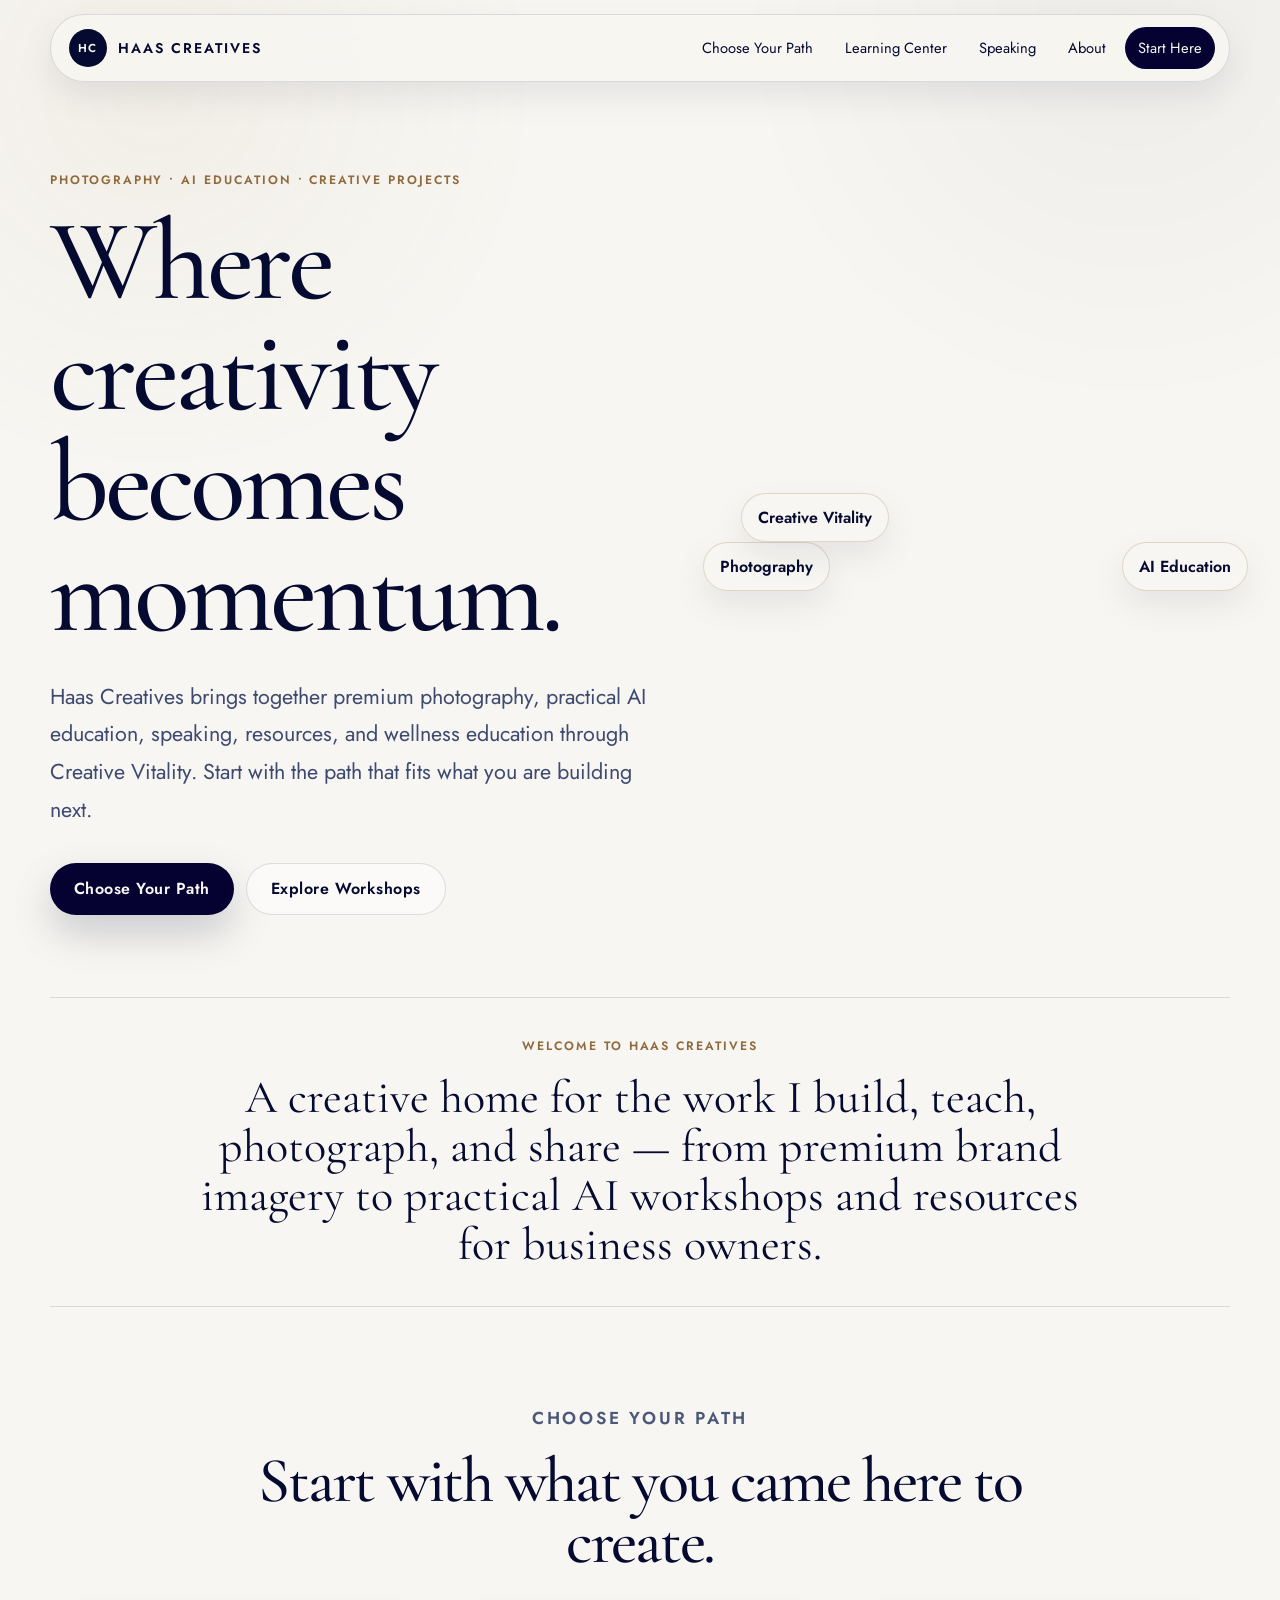
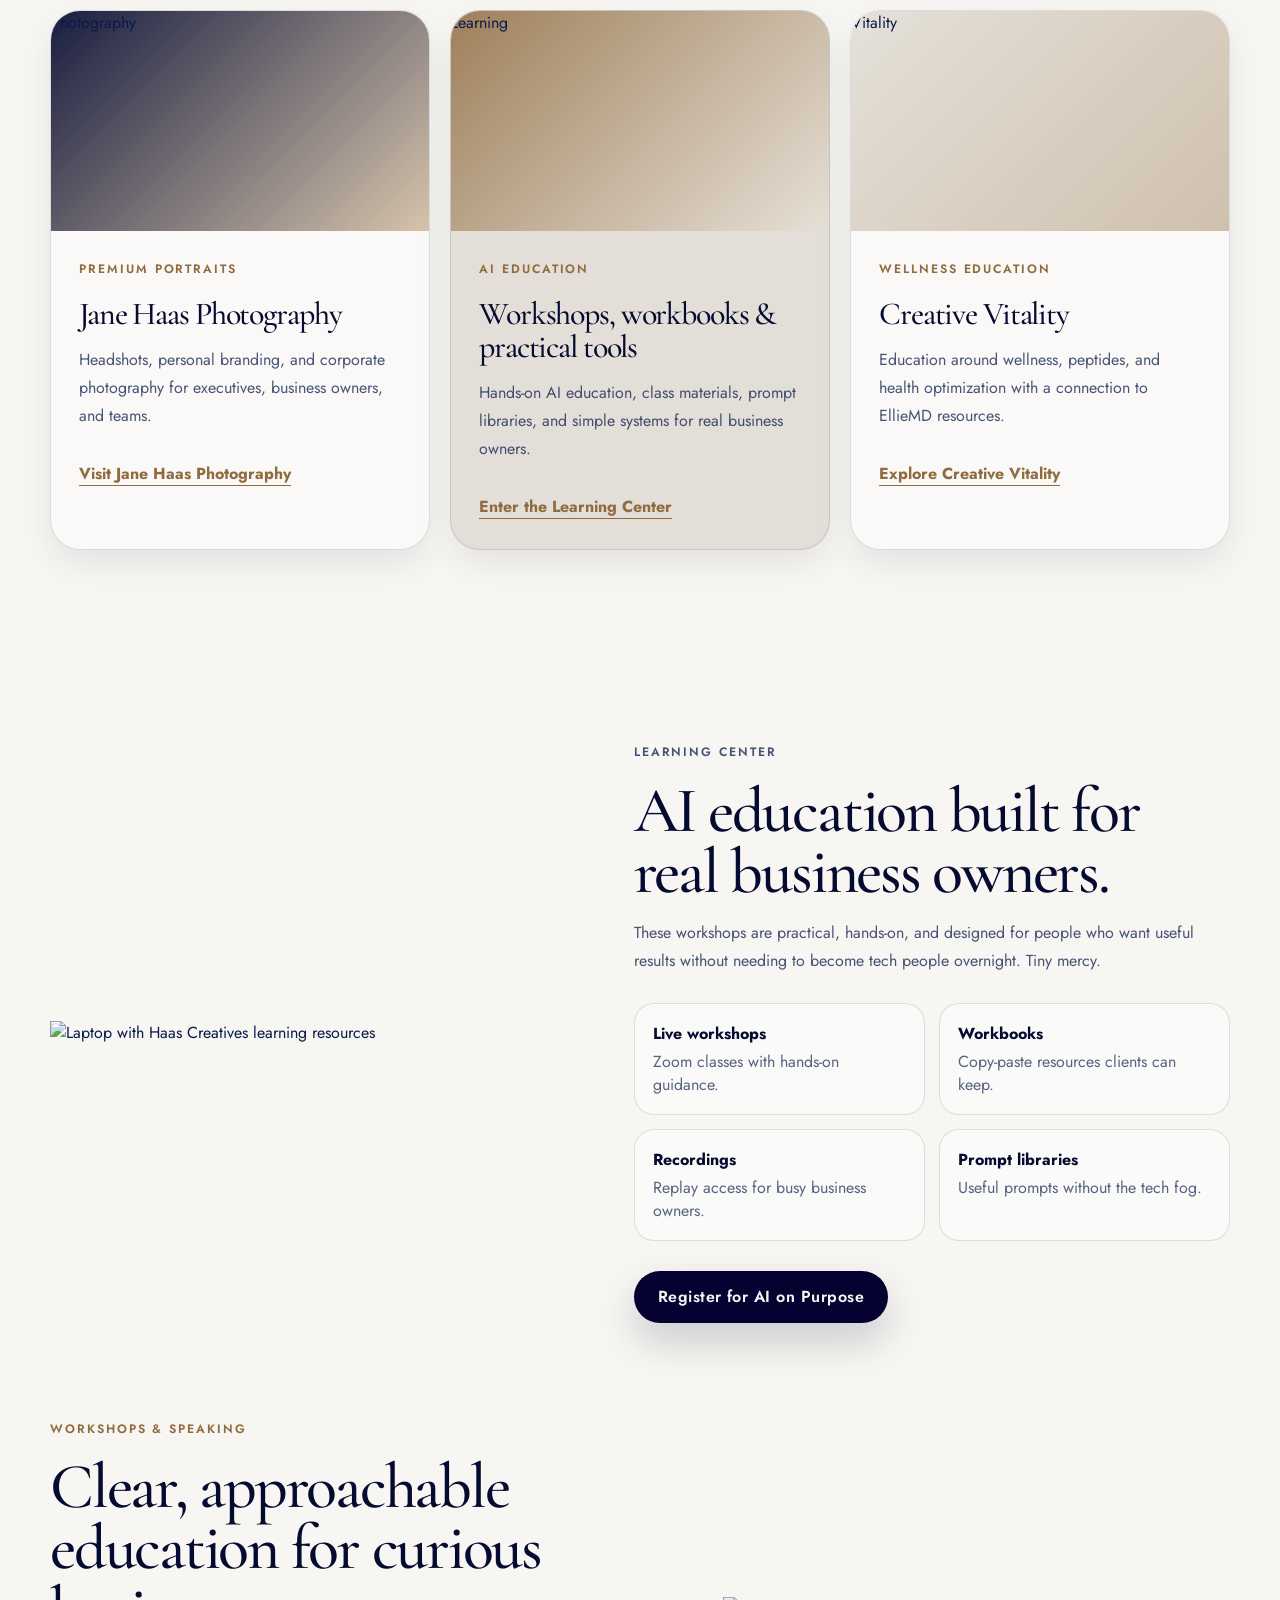
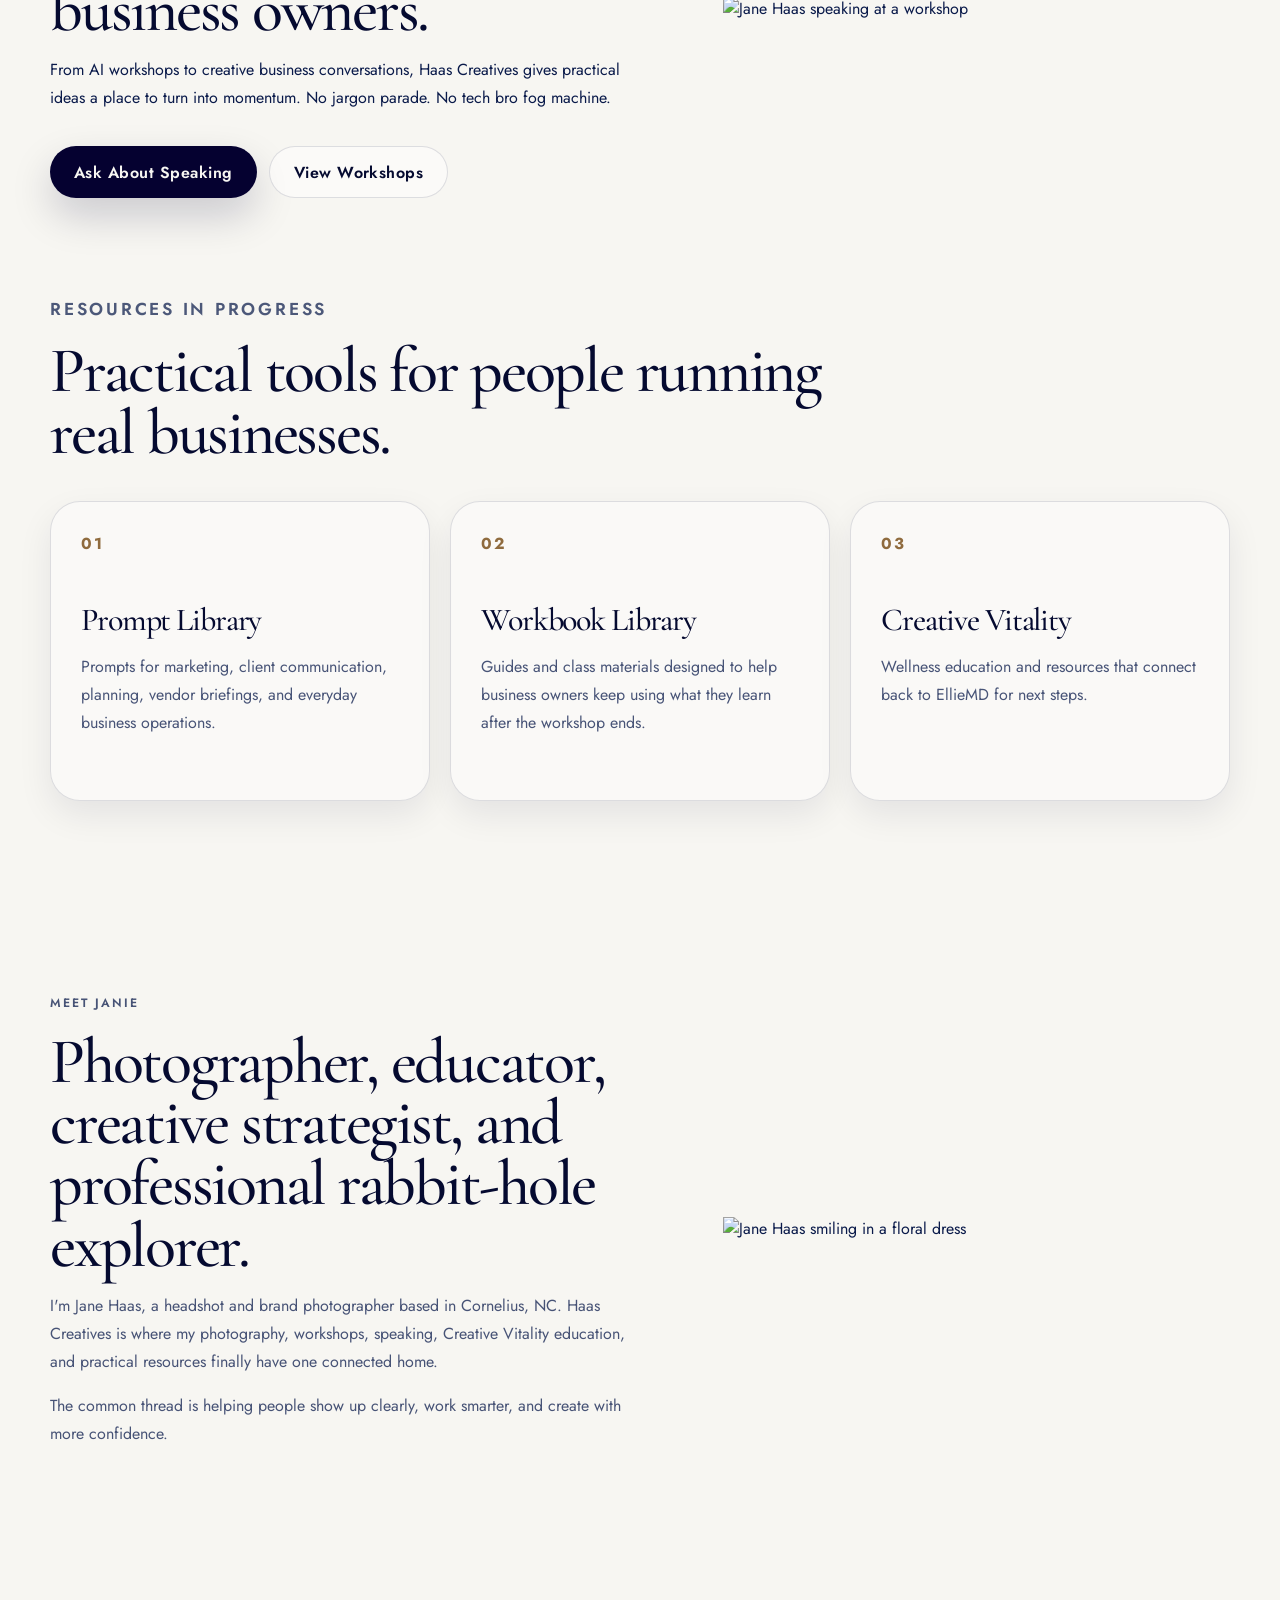
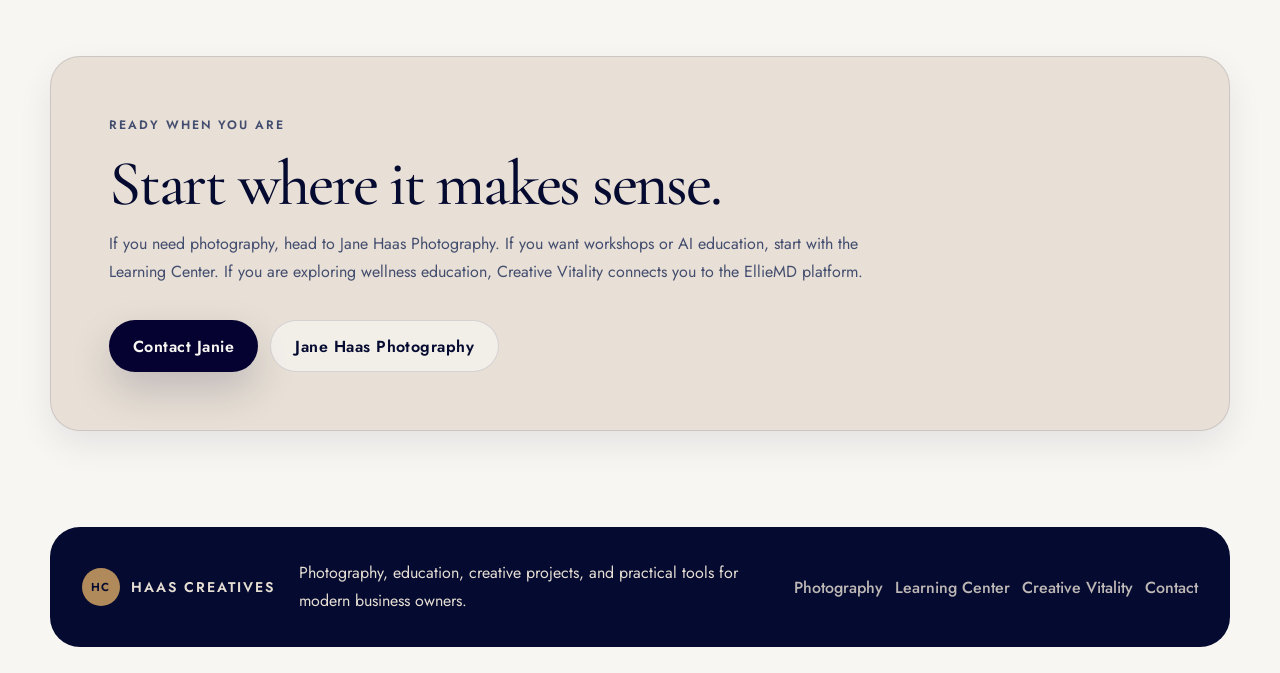
==== commit 816be7d3: "Update Haas Creatives homepage content" ====
--- a/index.html
+++ b/index.html
@@ -3,8 +3,8 @@
 <head>
   <meta charset="UTF-8" />
   <meta name="viewport" content="width=device-width, initial-scale=1.0" />
-  <title>Haas Creatives | Learning Center, Photography & Creative Projects</title>
-  <meta name="description" content="Haas Creatives is the creative hub for Jane Haas, connecting photography, practical AI education, workshops, workbooks, and Creative Vitality resources." />
+  <title>Haas Creatives | Photography, AI Education & Creative Projects</title>
+  <meta name="description" content="Haas Creatives is the creative hub for Jane Haas, connecting premium photography, practical AI workshops, speaking, resources, and Creative Vitality education." />
   <link rel="preconnect" href="https://fonts.googleapis.com">
   <link rel="preconnect" href="https://fonts.gstatic.com" crossorigin>
   <link href="https://fonts.googleapis.com/css2?family=Cormorant+Garamond:wght@400;500;600;700&family=Jost:wght@300;400;500;600;700&display=swap" rel="stylesheet">
@@ -21,7 +21,7 @@
       <nav class="nav" data-nav>
         <a href="#paths">Choose Your Path</a>
         <a href="#learning">Learning Center</a>
-        <a href="#projects">Projects</a>
+        <a href="#speaking">Speaking</a>
         <a href="#about">About</a>
         <a class="nav-cta" href="#contact">Start Here</a>
       </nav>
@@ -30,25 +30,25 @@
     <main>
       <section class="hero section-grid" aria-labelledby="hero-title">
         <div class="hero-copy reveal">
-          <p class="eyebrow">Creative hub for Jane Haas</p>
+          <p class="eyebrow">Photography • AI Education • Creative Projects</p>
           <h1 id="hero-title">Where creativity becomes momentum.</h1>
-          <p class="hero-text">Haas Creatives connects photography, education, creative projects, and practical tools for business owners who want to work smarter and create with more confidence.</p>
+          <p class="hero-text">Haas Creatives brings together premium photography, practical AI education, speaking, resources, and wellness education through Creative Vitality. Start with the path that fits what you are building next.</p>
           <div class="hero-actions">
-            <a class="button primary" href="#learning">Explore the Learning Center</a>
-            <a class="button secondary" href="#paths">Choose Your Path</a>
+            <a class="button primary" href="#paths">Choose Your Path</a>
+            <a class="button secondary" href="#learning">Explore Workshops</a>
           </div>
         </div>
-        <div class="hero-visual reveal delay-1" aria-label="Editorial visual placeholder">
-          <div class="image-frame hero-frame"><span>Haas Creatives</span><small>hero image / brand portrait</small></div>
+        <div class="hero-visual reveal delay-1" aria-label="Jane Haas portrait">
+          <div class="hero-image" role="img" aria-label="Jane Haas for Haas Creatives"></div>
           <div class="floating-note note-one">Photography</div>
-          <div class="floating-note note-two">Learning</div>
+          <div class="floating-note note-two">AI Education</div>
           <div class="floating-note note-three">Creative Vitality</div>
         </div>
       </section>
 
       <section class="intro reveal" aria-label="Introduction">
-        <p class="intro-kicker">The front entrance</p>
-        <p class="intro-text">Think of Haas Creatives as the place where the storefronts connect. Jane Haas Photography has its own home. Creative Vitality lives on the EllieMD platform. The Learning Center finally has a place to grow.</p>
+        <p class="intro-kicker">Welcome to Haas Creatives</p>
+        <p class="intro-text">A creative home for the work I build, teach, photograph, and share — from premium brand imagery to practical AI workshops and resources for business owners.</p>
       </section>
 
       <section class="paths" id="paths" aria-labelledby="paths-title">
@@ -58,29 +58,29 @@
         </div>
         <div class="path-grid">
           <article class="path-card reveal">
-            <div class="card-image image-photography"></div>
+            <div class="card-image image-photography"><span>Photography</span></div>
             <div class="card-content">
-              <p class="card-kicker">Photography</p>
+              <p class="card-kicker">Premium portraits</p>
               <h3>Jane Haas Photography</h3>
-              <p>Premium headshots, personal branding, and corporate photography for executives, business owners, and teams.</p>
+              <p>Headshots, personal branding, and corporate photography for executives, business owners, and teams.</p>
               <a class="text-link" href="https://www.janehaas.com" target="_blank" rel="noopener">Visit Jane Haas Photography</a>
             </div>
           </article>
           <article class="path-card featured reveal delay-1">
-            <div class="card-image image-learning"></div>
+            <div class="card-image image-learning"><span>Learning</span></div>
             <div class="card-content">
-              <p class="card-kicker">Learning Center</p>
+              <p class="card-kicker">AI education</p>
               <h3>Workshops, workbooks & practical tools</h3>
-              <p>Hands-on AI education, business resources, class recordings, prompt libraries, and simple systems for real business owners.</p>
+              <p>Hands-on AI education, class materials, prompt libraries, and simple systems for real business owners.</p>
               <a class="text-link" href="#learning">Enter the Learning Center</a>
             </div>
           </article>
           <article class="path-card reveal delay-2">
-            <div class="card-image image-vitality"></div>
+            <div class="card-image image-vitality"><span>Vitality</span></div>
             <div class="card-content">
-              <p class="card-kicker">Creative Vitality</p>
-              <h3>Creative Vitality on EllieMD</h3>
-              <p>Creative Vitality resources are hosted through EllieMD and linked here as part of the broader Haas Creatives ecosystem.</p>
+              <p class="card-kicker">Wellness education</p>
+              <h3>Creative Vitality</h3>
+              <p>Education around wellness, peptides, and health optimization with a connection to EllieMD resources.</p>
               <a class="text-link" href="https://elliemd.com/CreativeVitality" target="_blank" rel="noopener">Explore Creative Vitality</a>
             </div>
           </article>
@@ -88,11 +88,13 @@
       </section>
 
       <section class="learning section-grid reverse" id="learning" aria-labelledby="learning-title">
-        <div class="learning-visual reveal"><div class="image-frame wide-frame"><span>Learning Center</span><small>workshop / workbook image</small></div></div>
+        <div class="learning-visual reveal">
+          <div class="asset-stage laptop-stage"><img src="assets/learning-center-laptop.png" alt="Laptop with Haas Creatives learning resources" /></div>
+        </div>
         <div class="learning-copy reveal delay-1">
-          <p class="eyebrow">The main feature</p>
-          <h2 id="learning-title">A proper home for the workshops.</h2>
-          <p>AI workshops never quite belonged on the photography site. The Learning Center gives them room to breathe with live classes, workbooks, recordings, prompts, templates, and practical business tools.</p>
+          <p class="eyebrow">Learning Center</p>
+          <h2 id="learning-title">AI education built for real business owners.</h2>
+          <p>These workshops are practical, hands-on, and designed for people who want useful results without needing to become tech people overnight. Tiny mercy.</p>
           <div class="mini-grid">
             <div><strong>Live workshops</strong><span>Zoom classes with hands-on guidance.</span></div>
             <div><strong>Workbooks</strong><span>Copy-paste resources clients can keep.</span></div>
@@ -103,36 +105,24 @@
         </div>
       </section>
 
-      <section class="featured-workshop" id="ai" aria-labelledby="workshop-title">
-        <div class="feature-panel reveal">
-          <div>
-            <p class="eyebrow">Featured workshop</p>
-            <h2 id="workshop-title">AI on Purpose</h2>
-            <p>A practical, live workshop for business owners who have tried AI, received generic results, and need a clearer way to use it in their actual work.</p>
-          </div>
-          <div class="workshop-list">
-            <p><strong>Included:</strong> live Zoom class, copy-paste workbook, full session recording, prompt-building guidance, and hands-on Q&A.</p>
-            <a class="button secondary" href="https://www.janehaas.com/scheduler-service/ai-on-purpose" target="_blank" rel="noopener">View Registration</a>
-          </div>
+      <section class="speaking section-grid" id="speaking" aria-labelledby="speaking-title">
+        <div class="speaking-copy reveal">
+          <p class="eyebrow">Workshops & speaking</p>
+          <h2 id="speaking-title">Clear, approachable education for curious business owners.</h2>
+          <p>From AI workshops to creative business conversations, Haas Creatives gives practical ideas a place to turn into momentum. No jargon parade. No tech bro fog machine.</p>
+          <div class="hero-actions"><a class="button primary" href="#contact">Ask About Speaking</a><a class="button secondary" href="#learning">View Workshops</a></div>
+        </div>
+        <div class="speaking-visual reveal delay-1">
+          <div class="asset-stage speaker-stage"><img src="assets/speaking-workshops.png" alt="Jane Haas speaking at a workshop" /></div>
         </div>
       </section>
 
       <section class="resources" aria-labelledby="resources-title">
-        <div class="section-heading reveal"><p class="eyebrow">Coming into the Learning Center</p><h2 id="resources-title">Resources built for people running real businesses.</h2></div>
+        <div class="section-heading reveal"><p class="eyebrow">Resources in progress</p><h2 id="resources-title">Practical tools for people running real businesses.</h2></div>
         <div class="resource-grid">
-          <article class="resource-card reveal"><span>01</span><h3>Prompt Library</h3><p>Practical prompts for marketing, client communication, planning, vendor briefings, and everyday business operations.</p></article>
+          <article class="resource-card reveal"><span>01</span><h3>Prompt Library</h3><p>Prompts for marketing, client communication, planning, vendor briefings, and everyday business operations.</p></article>
           <article class="resource-card reveal delay-1"><span>02</span><h3>Workbook Library</h3><p>Guides and class materials designed to help business owners keep using what they learn after the workshop ends.</p></article>
-          <article class="resource-card reveal delay-2"><span>03</span><h3>Recordings & Refreshers</h3><p>A future home for class recordings, short tutorials, and quick refreshers for clients who want to revisit the material.</p></article>
-        </div>
-      </section>
-
-      <section class="projects" id="projects" aria-labelledby="projects-title">
-        <div class="section-heading centered reveal"><p class="eyebrow">Currently building</p><h2 id="projects-title">Creative projects with room to grow.</h2><p>Haas Creatives keeps the current work visible without turning the site into a maze.</p></div>
-        <div class="project-strip reveal">
-          <a href="https://elliemd.com/CreativeVitality" target="_blank" rel="noopener">Creative Vitality</a>
-          <a href="#learning">Learning Center</a>
-          <a href="#ai">AI on Purpose</a>
-          <a href="#contact">Future Workshops</a>
+          <article class="resource-card reveal delay-2"><span>03</span><h3>Creative Vitality</h3><p>Wellness education and resources that connect back to EllieMD for next steps.</p></article>
         </div>
       </section>
 
@@ -140,17 +130,17 @@
         <div class="about-copy reveal">
           <p class="eyebrow">Meet Janie</p>
           <h2 id="about-title">Photographer, educator, creative strategist, and professional rabbit-hole explorer.</h2>
-          <p>I'm Jane Haas, a headshot and brand photographer based in Cornelius, NC. I built Haas Creatives as the connector for my photography, workshops, creative projects, and practical resources.</p>
-          <p>The common thread is simple: helping people become more visible, capable, and confident in the way they show up, work, and create.</p>
+          <p>I'm Jane Haas, a headshot and brand photographer based in Cornelius, NC. Haas Creatives is where my photography, workshops, speaking, Creative Vitality education, and practical resources finally have one connected home.</p>
+          <p>The common thread is helping people show up clearly, work smarter, and create with more confidence.</p>
         </div>
-        <div class="about-visual reveal delay-1"><div class="image-frame portrait-frame"><span>Janie</span><small>portrait / lifestyle image</small></div></div>
+        <div class="about-visual reveal delay-1"><div class="asset-stage about-stage"><img src="assets/about-janie.png" alt="Jane Haas smiling in a floral dress" /></div></div>
       </section>
 
       <section class="contact" id="contact" aria-labelledby="contact-title">
         <div class="contact-panel reveal">
           <p class="eyebrow">Ready when you are</p>
           <h2 id="contact-title">Start where it makes sense.</h2>
-          <p>If you need photography, head to Jane Haas Photography. If you want the workshops, start with the Learning Center. If you are not sure yet, send a note and I’ll point you in the right direction.</p>
+          <p>If you need photography, head to Jane Haas Photography. If you want workshops or AI education, start with the Learning Center. If you are exploring wellness education, Creative Vitality connects you to the EllieMD platform.</p>
           <div class="hero-actions"><a class="button primary" href="mailto:janehaasphotos@gmail.com">Contact Janie</a><a class="button secondary" href="https://www.janehaas.com" target="_blank" rel="noopener">Jane Haas Photography</a></div>
         </div>
       </section>
@@ -158,7 +148,7 @@
 
     <footer class="footer">
       <a class="brand" href="#top"><span class="brand-mark">HC</span><span class="brand-text">Haas Creatives</span></a>
-      <p>Creativity, education, photography, and practical tools for modern business owners.</p>
+      <p>Photography, education, creative projects, and practical tools for modern business owners.</p>
       <div class="footer-links">
         <a href="https://www.janehaas.com" target="_blank" rel="noopener">Photography</a>
         <a href="#learning">Learning Center</a>
--- a/styles.css
+++ b/styles.css
@@ -1,665 +1,208 @@
 :root {
-  --ink: #151515;
-  --ink-soft: #3e3d39;
-  --muted: #706f68;
-  --paper: #fbfaf6;
-  --ivory: #f4f0e8;
-  --linen: #ebe4d8;
-  --sand: #d7c9b7;
-  --charcoal: #20201f;
-  --glass: rgba(255, 255, 255, 0.68);
-  --glass-border: rgba(255, 255, 255, 0.78);
-  --chartreuse: #b8df36;
-  --chartreuse-deep: #7a9a18;
-  --shadow: 0 30px 80px rgba(26, 24, 20, 0.12);
-  --shadow-soft: 0 18px 40px rgba(26, 24, 20, 0.08);
-  --radius-xl: 34px;
-  --radius-lg: 24px;
-  --radius-md: 18px;
+  --gold: #8F6B3E;
+  --gold-soft: #B08A5A;
+  --navy: #050A30;
+  --navy-button: #050130;
+  --off-white: #F7F6F2;
+  --content-bg: #E3DFD8;
+  --form-bg: #E8E0D6;
+  --text: #0A1A4A;
+  --footer-text: #E6DED3;
+  --line: rgba(5, 10, 48, 0.12);
+  --shadow: 0 28px 80px rgba(5, 10, 48, 0.12);
+  --shadow-soft: 0 14px 34px rgba(5, 10, 48, 0.08);
+  --radius-xl: 30px;
+  --radius-lg: 20px;
   --max: 1180px;
-  --serif: 'Playfair Display', Georgia, serif;
-  --sans: 'Inter', system-ui, -apple-system, BlinkMacSystemFont, 'Segoe UI', sans-serif;
+  --serif: 'Cormorant Garamond', Georgia, serif;
+  --sans: 'Jost', system-ui, -apple-system, BlinkMacSystemFont, 'Segoe UI', sans-serif;
 }
 
 * { box-sizing: border-box; }
-
-html {
-  scroll-behavior: smooth;
-}
-
+html { scroll-behavior: smooth; }
 body {
   margin: 0;
   font-family: var(--sans);
-  color: var(--ink);
-  background:
-    radial-gradient(circle at 10% 10%, rgba(184, 223, 54, 0.14), transparent 28%),
-    radial-gradient(circle at 90% 0%, rgba(224, 213, 194, 0.55), transparent 30%),
-    linear-gradient(145deg, #fffdf8 0%, var(--paper) 52%, #f7f3ea 100%);
+  color: var(--text);
+  background: var(--off-white);
   min-height: 100vh;
 }
-
 body::before {
   content: '';
   position: fixed;
   inset: 0;
   pointer-events: none;
-  opacity: 0.45;
-  background-image: linear-gradient(rgba(20, 20, 20, 0.025) 1px, transparent 1px), linear-gradient(90deg, rgba(20, 20, 20, 0.02) 1px, transparent 1px);
-  background-size: 44px 44px;
-  mask-image: linear-gradient(to bottom, black, transparent 86%);
-}
-
+  opacity: 0.5;
+  background:
+    radial-gradient(circle at 12% 10%, rgba(176, 138, 90, 0.13), transparent 28%),
+    radial-gradient(circle at 88% 2%, rgba(5, 10, 48, 0.08), transparent 28%);
+  z-index: -1;
+}
 a { color: inherit; text-decoration: none; }
-
 p { line-height: 1.75; }
 
-.site-shell {
-  width: min(100%, 1480px);
-  margin: 0 auto;
-  overflow: hidden;
-}
-
+.site-shell { width: min(100%, 1480px); margin: 0 auto; overflow: hidden; }
 .site-header {
   position: sticky;
   top: 14px;
   z-index: 50;
   width: min(calc(100% - 32px), var(--max));
   margin: 14px auto 0;
-  padding: 12px 14px 12px 16px;
+  padding: 12px 14px 12px 18px;
   display: flex;
   align-items: center;
   justify-content: space-between;
-  border: 1px solid rgba(26, 24, 20, 0.08);
+  border: 1px solid var(--line);
   border-radius: 999px;
-  background: rgba(251, 250, 246, 0.78);
+  background: rgba(247, 246, 242, 0.86);
   backdrop-filter: blur(18px);
   box-shadow: var(--shadow-soft);
-}
-
-.brand {
-  display: inline-flex;
-  align-items: center;
-  gap: 10px;
-  font-weight: 800;
-  letter-spacing: -0.03em;
-}
-
+  transition: transform 180ms ease;
+}
+.brand { display: inline-flex; align-items: center; gap: 11px; font-weight: 600; letter-spacing: 0.02em; color: var(--navy); }
 .brand-mark {
-  width: 38px;
-  height: 38px;
-  border-radius: 50%;
-  display: grid;
-  place-items: center;
-  background: var(--ink);
-  color: var(--paper);
-  font-size: 0.78rem;
-  letter-spacing: 0.04em;
-  position: relative;
-}
-
-.brand-mark::after {
-  content: '';
-  position: absolute;
-  right: -2px;
-  top: 2px;
-  width: 10px;
-  height: 10px;
-  background: var(--chartreuse);
-  border-radius: 100% 0 100% 0;
-  transform: rotate(-18deg);
-}
-
-.brand-text { font-size: 1rem; }
-
-.nav {
-  display: flex;
-  align-items: center;
-  gap: 8px;
-  font-size: 0.9rem;
-  color: var(--ink-soft);
-}
-
-.nav a {
-  padding: 10px 13px;
-  border-radius: 999px;
-  transition: 180ms ease;
-}
-
-.nav a:hover {
-  background: rgba(184, 223, 54, 0.17);
-  color: var(--ink);
-}
-
-.nav-cta {
-  background: var(--ink);
-  color: var(--paper) !important;
-}
-
-.nav-toggle {
-  display: none;
-  border: 0;
-  background: transparent;
-  width: 42px;
-  height: 42px;
-  padding: 10px;
-}
-
-.nav-toggle span {
-  display: block;
-  height: 2px;
-  margin: 5px 0;
-  background: var(--ink);
-  border-radius: 999px;
-}
-
-main { padding: 44px 16px 0; }
-
-section {
-  width: min(100%, var(--max));
-  margin: 0 auto;
-}
-
-.hero {
-  min-height: calc(100vh - 110px);
-  align-items: center;
-  padding: 48px 0 76px;
-}
-
-.section-grid {
-  display: grid;
-  grid-template-columns: minmax(0, 1fr) minmax(360px, 0.88fr);
-  gap: clamp(34px, 6vw, 88px);
-}
-
-.section-grid.reverse {
-  grid-template-columns: minmax(360px, 0.82fr) minmax(0, 1fr);
-}
-
-.eyebrow {
+  width: 38px; height: 38px; border-radius: 50%; display: grid; place-items: center;
+  background: var(--navy); color: var(--off-white); font-size: 0.72rem; letter-spacing: 0.14em;
+}
+.brand-text { text-transform: uppercase; font-size: 0.88rem; letter-spacing: 0.14em; }
+.nav { display: flex; align-items: center; gap: 6px; font-size: 0.92rem; color: var(--navy); }
+.nav a { padding: 10px 13px; border-radius: 999px; transition: 180ms ease; }
+.nav a:hover { background: rgba(176, 138, 90, 0.14); color: var(--gold); }
+.nav-cta { background: var(--navy-button); color: var(--off-white) !important; }
+.nav-toggle { display: none; border: 0; background: transparent; width: 42px; height: 42px; padding: 10px; }
+.nav-toggle span { display: block; height: 2px; margin: 6px 0; background: var(--navy); border-radius: 999px; }
+
+main { padding: 50px 16px 0; }
+section { width: min(100%, var(--max)); margin: 0 auto; }
+.section-grid { display: grid; grid-template-columns: minmax(0, 1fr) minmax(360px, 0.85fr); gap: clamp(34px, 6vw, 88px); align-items: center; }
+.section-grid.reverse { grid-template-columns: minmax(360px, 0.85fr) minmax(0, 1fr); }
+
+.hero { min-height: calc(100vh - 120px); padding: 38px 0 82px; }
+.eyebrow, .intro-kicker, .card-kicker {
   margin: 0 0 16px;
-  display: inline-flex;
-  align-items: center;
-  gap: 8px;
-  color: var(--muted);
-  font-size: 0.78rem;
-  font-weight: 800;
+  color: var(--gold);
+  font-size: 0.76rem;
+  font-weight: 600;
   text-transform: uppercase;
-  letter-spacing: 0.14em;
-}
-
-.sprout {
-  color: var(--chartreuse-deep);
-  filter: drop-shadow(0 0 10px rgba(184, 223, 54, 0.38));
-}
-
-h1, h2, h3 {
-  margin: 0;
-  letter-spacing: -0.055em;
-  line-height: 0.96;
-}
-
-h1 {
-  font-family: var(--serif);
-  font-size: clamp(4.4rem, 9vw, 8.6rem);
-  max-width: 820px;
-}
-
-h2 {
-  font-family: var(--serif);
-  font-size: clamp(2.4rem, 5.2vw, 5.1rem);
-}
-
-h3 {
-  font-size: clamp(1.35rem, 2.2vw, 2rem);
-  line-height: 1.05;
-}
-
-.hero-text {
-  max-width: 680px;
-  margin: 28px 0 0;
-  font-size: clamp(1.05rem, 2vw, 1.35rem);
-  color: var(--ink-soft);
-}
-
-.hero-actions {
-  display: flex;
-  flex-wrap: wrap;
-  gap: 12px;
-  margin-top: 34px;
-}
-
+  letter-spacing: 0.16em;
+}
+h1, h2, h3 { margin: 0; color: var(--navy); font-family: var(--serif); font-weight: 500; letter-spacing: -0.035em; line-height: 0.96; }
+h1 { font-size: clamp(4.3rem, 9vw, 8.4rem); max-width: 840px; }
+h2 { font-size: clamp(2.6rem, 5vw, 5.25rem); }
+h3 { font-size: clamp(1.65rem, 2.5vw, 2.25rem); line-height: 1.04; }
+.hero-text { max-width: 690px; margin: 28px 0 0; font-size: clamp(1.08rem, 1.8vw, 1.35rem); color: rgba(10, 26, 74, 0.78); }
+.hero-actions { display: flex; flex-wrap: wrap; gap: 12px; margin-top: 34px; }
 .button {
-  display: inline-flex;
-  align-items: center;
-  justify-content: center;
-  min-height: 52px;
-  padding: 0 22px;
-  border-radius: 999px;
-  font-weight: 800;
-  transition: transform 180ms ease, box-shadow 180ms ease, background 180ms ease;
-}
-
+  display: inline-flex; align-items: center; justify-content: center; min-height: 52px; padding: 0 24px;
+  border-radius: 999px; font-weight: 600; letter-spacing: 0.03em; transition: transform 180ms ease, box-shadow 180ms ease, background 180ms ease;
+}
 .button:hover { transform: translateY(-2px); }
-
-.button.primary {
-  background: var(--ink);
-  color: var(--paper);
-  box-shadow: 0 16px 36px rgba(20, 20, 20, 0.18);
-}
-
-.button.primary:hover {
-  box-shadow: 0 20px 42px rgba(20, 20, 20, 0.21), 0 0 0 6px rgba(184, 223, 54, 0.16);
-}
-
-.button.secondary {
-  background: rgba(255, 255, 255, 0.64);
-  border: 1px solid rgba(26, 24, 20, 0.1);
-}
-
-.hero-visual,
-.image-stage,
-.about-visual {
-  position: relative;
-}
-
-.image-placeholder {
+.button.primary { background: var(--navy-button); color: var(--off-white); box-shadow: 0 18px 40px rgba(5, 1, 48, 0.18); }
+.button.secondary { border: 1px solid var(--line); background: rgba(255,255,255,0.45); color: var(--navy); }
+
+.image-frame {
   position: relative;
   display: grid;
   place-items: center;
   text-align: center;
   overflow: hidden;
   border-radius: var(--radius-xl);
-  border: 1px solid rgba(26, 24, 20, 0.09);
-  background:
-    linear-gradient(135deg, rgba(255,255,255,0.78), rgba(245,239,227,0.66)),
-    repeating-linear-gradient(-45deg, rgba(32,32,31,0.035) 0 1px, transparent 1px 18px);
+  border: 1px solid rgba(5,10,48,0.12);
+  background: linear-gradient(135deg, rgba(227,223,216,0.88), rgba(247,246,242,0.78)), repeating-linear-gradient(-45deg, rgba(143,107,62,0.12) 0 1px, transparent 1px 22px);
   box-shadow: var(--shadow);
-  isolation: isolate;
-}
-
-.image-placeholder::after {
-  content: '';
-  position: absolute;
-  inset: 16px;
-  border: 1px dashed rgba(26, 24, 20, 0.18);
-  border-radius: calc(var(--radius-xl) - 12px);
-  z-index: -1;
-}
-
-.image-placeholder span {
-  display: block;
-  font-weight: 900;
-  letter-spacing: -0.04em;
-  font-size: 1.45rem;
-}
-
-.image-placeholder small {
-  display: block;
-  margin-top: 8px;
-  color: var(--muted);
-  font-weight: 700;
-}
-
-.image-placeholder.tall {
-  min-height: 590px;
-}
-
-.image-placeholder.wide {
-  min-height: 430px;
-}
-
-.image-placeholder.portrait {
-  min-height: 430px;
-}
-
-.orb {
-  position: absolute;
-  border-radius: 999px;
-  filter: blur(4px);
-  opacity: 0.8;
-  pointer-events: none;
-}
-
-.orb-one {
-  width: 170px;
-  height: 170px;
-  right: -48px;
-  top: 50px;
-  background: rgba(184, 223, 54, 0.34);
-}
-
-.orb-two {
-  width: 230px;
-  height: 230px;
-  left: -70px;
-  bottom: 40px;
-  background: rgba(215, 201, 183, 0.55);
-}
-
-.floating-card {
-  position: absolute;
-  display: flex;
-  align-items: center;
-  gap: 9px;
-  padding: 12px 15px;
-  border-radius: 999px;
-  background: rgba(255, 255, 255, 0.76);
-  border: 1px solid rgba(255, 255, 255, 0.86);
-  backdrop-filter: blur(16px);
-  box-shadow: var(--shadow-soft);
-  font-size: 0.88rem;
-  font-weight: 800;
-}
-
-.card-one { left: -22px; top: 22%; }
-.card-two { right: -20px; bottom: 20%; }
-
-.paths,
-.bridge,
-.about,
-.feature-strip,
-.resources,
-.cta {
-  padding: 92px 0;
-}
-
-.section-heading {
-  max-width: 760px;
-  margin-bottom: 34px;
-}
-
-.section-heading.centered {
-  margin-inline: auto;
-  text-align: center;
-}
-
-.section-heading p {
-  color: var(--ink-soft);
-  font-size: 1.08rem;
-}
-
-.path-grid {
-  display: grid;
-  grid-template-columns: repeat(3, minmax(0, 1fr));
-  gap: 18px;
-}
-
-.path-card,
-.resource-card,
-.about-card,
-.cta,
-.feature-strip {
-  border: 1px solid rgba(26, 24, 20, 0.09);
-  background: rgba(255, 255, 255, 0.62);
-  backdrop-filter: blur(14px);
-  box-shadow: var(--shadow-soft);
-}
-
-.path-card {
-  position: relative;
   min-height: 520px;
-  padding: 28px;
-  border-radius: var(--radius-xl);
-  transition: transform 220ms ease, box-shadow 220ms ease, border-color 220ms ease;
-}
-
-.path-card:hover {
-  transform: translateY(-7px);
-  box-shadow: var(--shadow);
-  border-color: rgba(184, 223, 54, 0.34);
-}
-
-.path-card.featured {
-  background:
-    radial-gradient(circle at 80% 10%, rgba(184, 223, 54, 0.26), transparent 34%),
-    rgba(255, 255, 255, 0.72);
-}
-
-.path-icon {
-  width: 54px;
-  height: 54px;
-  display: grid;
-  place-items: center;
-  margin-bottom: 22px;
-  border-radius: 18px;
-  background: var(--ivory);
-  font-size: 1.5rem;
-}
-
-.sprout-icon { background: rgba(184, 223, 54, 0.24); }
-
-.card-kicker {
-  margin: 0 0 12px;
-  color: var(--chartreuse-deep);
-  font-weight: 900;
-  text-transform: uppercase;
-  letter-spacing: 0.12em;
-  font-size: 0.74rem;
-}
-
-.path-card p:not(.card-kicker) {
-  color: var(--ink-soft);
-}
-
-.path-card ul {
-  padding: 0;
-  margin: 24px 0;
-  list-style: none;
-}
-
-.path-card li {
-  display: flex;
-  gap: 10px;
-  margin: 11px 0;
-  color: var(--ink-soft);
-  font-weight: 650;
-}
-
-.path-card li::before {
-  content: '';
-  width: 7px;
-  height: 7px;
-  flex: 0 0 auto;
-  margin-top: 0.58em;
-  border-radius: 50%;
-  background: var(--chartreuse);
-}
-
-.text-link {
-  display: inline-flex;
-  margin-top: auto;
-  color: var(--ink);
-  font-weight: 900;
-  border-bottom: 2px solid var(--chartreuse);
-}
-
-.bridge-copy p:not(.eyebrow),
-.about-copy p,
-.cta p,
-.resource-card p,
-.strip-item p {
-  color: var(--ink-soft);
-}
-
-.about-card {
-  display: grid;
-  grid-template-columns: 1fr 0.74fr;
-  gap: 32px;
-  padding: clamp(24px, 4vw, 46px);
-  border-radius: var(--radius-xl);
-}
-
-.about-copy {
-  align-self: center;
-}
-
-.feature-strip {
-  display: grid;
-  grid-template-columns: repeat(3, minmax(0, 1fr));
-  gap: 1px;
-  overflow: hidden;
-  padding: 0;
-  border-radius: var(--radius-xl);
-}
-
-.strip-item {
-  padding: 34px;
-  background: rgba(255,255,255,0.5);
-}
-
-.strip-item span {
-  display: inline-flex;
-  margin-bottom: 18px;
-  color: var(--chartreuse-deep);
-  font-weight: 900;
-}
-
-.strip-item strong {
-  display: block;
-  font-size: 1.25rem;
-  letter-spacing: -0.04em;
-}
-
-.resource-grid {
-  display: grid;
-  grid-template-columns: repeat(3, minmax(0, 1fr));
-  gap: 18px;
-}
-
-.resource-card {
-  display: block;
-  padding: 28px;
-  min-height: 280px;
-  border-radius: var(--radius-xl);
-  transition: transform 220ms ease, box-shadow 220ms ease;
-}
-
-.resource-card:hover {
-  transform: translateY(-6px);
-  box-shadow: var(--shadow);
-}
-
-.resource-card span {
-  display: inline-block;
-  margin-bottom: 52px;
-  color: var(--chartreuse-deep);
-  font-weight: 900;
-  text-transform: uppercase;
-  letter-spacing: 0.12em;
-  font-size: 0.73rem;
-}
-
-.cta {
-  display: flex;
-  align-items: center;
-  justify-content: space-between;
-  gap: 28px;
-  margin-bottom: 90px;
-  padding: clamp(28px, 5vw, 54px);
-  border-radius: var(--radius-xl);
-  background:
-    radial-gradient(circle at 18% 18%, rgba(184, 223, 54, 0.28), transparent 26%),
-    rgba(255, 255, 255, 0.68);
-}
-
-.cta div { max-width: 720px; }
-
+}
+.image-frame::after { content: ''; position: absolute; inset: 18px; border: 1px solid rgba(143,107,62,0.28); border-radius: calc(var(--radius-xl) - 12px); }
+.image-frame span { position: relative; z-index: 2; display: block; color: var(--navy); font-family: var(--serif); font-size: 2.1rem; }
+.image-frame small { position: relative; z-index: 2; display: block; margin-top: 8px; color: rgba(10, 26, 74, 0.58); letter-spacing: 0.08em; text-transform: uppercase; font-size: 0.72rem; }
+.hero-frame { min-height: 590px; }
+.wide-frame { min-height: 430px; }
+.portrait-frame { min-height: 480px; }
+.floating-note {
+  position: absolute; padding: 12px 16px; border-radius: 999px; background: rgba(247,246,242,0.85);
+  border: 1px solid rgba(143,107,62,0.22); color: var(--navy); box-shadow: var(--shadow-soft); font-weight: 600;
+}
+.hero-visual { position: relative; }
+.note-one { left: -20px; top: 20%; }
+.note-two { right: -18px; top: 48%; }
+.note-three { left: 18px; bottom: 13%; }
+
+.intro { padding: 38px clamp(22px, 5vw, 70px); border-top: 1px solid var(--line); border-bottom: 1px solid var(--line); text-align: center; }
+.intro-text { max-width: 920px; margin: 0 auto; font-family: var(--serif); font-size: clamp(2rem, 3.6vw, 3.6rem); line-height: 1.06; color: var(--navy); }
+.paths, .learning, .featured-workshop, .resources, .projects, .about, .contact { padding: 96px 0; }
+.section-heading { max-width: 780px; margin-bottom: 38px; }
+.section-heading.centered { margin-inline: auto; text-align: center; }
+.section-heading p { color: rgba(10,26,74,0.72); font-size: 1.08rem; }
+
+.path-grid, .resource-grid { display: grid; grid-template-columns: repeat(3, minmax(0, 1fr)); gap: 20px; }
+.path-card, .resource-card, .feature-panel, .contact-panel {
+  border: 1px solid var(--line); background: rgba(255,255,255,0.38); box-shadow: var(--shadow-soft); border-radius: var(--radius-xl); overflow: hidden;
+}
+.path-card { display: grid; grid-template-rows: 220px 1fr; min-height: 540px; transition: transform 220ms ease, box-shadow 220ms ease; }
+.path-card:hover, .resource-card:hover { transform: translateY(-7px); box-shadow: var(--shadow); }
+.path-card.featured { background: var(--content-bg); }
+.card-image { background: linear-gradient(135deg, rgba(5,10,48,0.9), rgba(143,107,62,0.42)); }
+.image-photography { background: linear-gradient(135deg, rgba(5,10,48,0.92), rgba(176,138,90,0.48)); }
+.image-learning { background: linear-gradient(135deg, rgba(143,107,62,0.82), rgba(232,224,214,0.72)); }
+.image-vitality { background: linear-gradient(135deg, rgba(227,223,216,0.95), rgba(143,107,62,0.4)); }
+.card-content { padding: 28px; }
+.card-content p:not(.card-kicker), .learning-copy p, .feature-panel p, .resource-card p, .about-copy p, .contact-panel p { color: rgba(10,26,74,0.74); }
+.text-link { display: inline-flex; margin-top: 16px; color: var(--gold); font-weight: 700; border-bottom: 1px solid currentColor; }
+
+.learning-copy { max-width: 620px; }
+.mini-grid { display: grid; grid-template-columns: repeat(2, minmax(0, 1fr)); gap: 14px; margin: 28px 0 30px; }
+.mini-grid div { padding: 18px; border: 1px solid var(--line); border-radius: var(--radius-lg); background: rgba(255,255,255,0.44); }
+.mini-grid strong { display: block; color: var(--navy); margin-bottom: 5px; }
+.mini-grid span { color: rgba(10,26,74,0.68); }
+.feature-panel { display: grid; grid-template-columns: 1fr 0.78fr; gap: 36px; padding: clamp(28px, 5vw, 56px); background: var(--navy); }
+.feature-panel h2, .feature-panel h3 { color: var(--off-white); }
+.feature-panel p { color: rgba(247,246,242,0.78); }
+.feature-panel .eyebrow { color: var(--gold-soft); }
+.feature-panel .button.secondary { color: var(--off-white); border-color: rgba(247,246,242,0.28); background: rgba(247,246,242,0.08); }
+.workshop-list { align-self: center; }
+.resource-card { min-height: 300px; padding: 30px; transition: transform 220ms ease, box-shadow 220ms ease; }
+.resource-card span { color: var(--gold); display: block; margin-bottom: 48px; font-weight: 700; letter-spacing: 0.14em; }
+.projects { background: var(--content-bg); width: 100%; max-width: none; padding-inline: 16px; }
+.projects .section-heading, .project-strip { width: min(100%, var(--max)); }
+.project-strip { margin: 0 auto; display: grid; grid-template-columns: repeat(4, minmax(0, 1fr)); border: 1px solid var(--line); border-radius: var(--radius-xl); overflow: hidden; }
+.project-strip a { padding: 28px; background: rgba(247,246,242,0.52); border-right: 1px solid var(--line); color: var(--navy); font-weight: 600; }
+.project-strip a:last-child { border-right: 0; }
+.about { align-items: center; }
+.contact-panel { padding: clamp(30px, 5vw, 58px); background: var(--form-bg); }
+.contact-panel p { max-width: 760px; }
 .footer {
-  width: min(calc(100% - 32px), var(--max));
-  margin: 0 auto 26px;
-  padding: 30px;
-  border-radius: var(--radius-xl);
-  background: var(--charcoal);
-  color: var(--paper);
-  display: flex;
-  align-items: center;
-  justify-content: space-between;
-  gap: 24px;
-}
-
-.footer p { color: rgba(251, 250, 246, 0.68); margin-bottom: 0; }
-
-.footer .brand-mark { background: var(--paper); color: var(--ink); }
-
-.footer-links {
-  display: flex;
-  flex-wrap: wrap;
-  gap: 12px;
-  justify-content: flex-end;
-}
-
-.footer-links a {
-  color: rgba(251, 250, 246, 0.74);
-  font-weight: 700;
-}
-
-.footer-links a:hover { color: var(--chartreuse); }
-
-.reveal {
-  opacity: 0;
-  transform: translateY(22px);
-  transition: opacity 700ms ease, transform 700ms ease;
-}
-
-.reveal.visible {
-  opacity: 1;
-  transform: translateY(0);
-}
-
+  width: min(calc(100% - 32px), var(--max)); margin: 0 auto 26px; padding: 32px; border-radius: var(--radius-xl);
+  background: var(--navy); color: var(--footer-text); display: grid; grid-template-columns: auto 1fr auto; align-items: center; gap: 24px;
+}
+.footer .brand, .footer p { color: var(--footer-text); margin: 0; }
+.footer .brand-mark { background: var(--gold-soft); color: var(--navy); }
+.footer-links { display: flex; flex-wrap: wrap; gap: 12px; justify-content: flex-end; }
+.footer-links a { color: rgba(230,222,211,0.82); font-weight: 500; }
+.footer-links a:hover { color: var(--gold-soft); }
+.reveal { opacity: 0; transform: translateY(22px); transition: opacity 700ms ease, transform 700ms ease; }
+.reveal.visible { opacity: 1; transform: translateY(0); }
 .delay-1 { transition-delay: 120ms; }
-
-@media (max-width: 920px) {
+.delay-2 { transition-delay: 220ms; }
+
+@media (max-width: 940px) {
   .nav-toggle { display: block; }
-  .nav {
-    position: absolute;
-    top: calc(100% + 10px);
-    left: 0;
-    right: 0;
-    padding: 16px;
-    display: grid;
-    background: rgba(251, 250, 246, 0.94);
-    border-radius: 26px;
-    border: 1px solid rgba(26, 24, 20, 0.09);
-    box-shadow: var(--shadow-soft);
-    transform-origin: top;
-    transform: scaleY(0.8);
-    opacity: 0;
-    pointer-events: none;
-    transition: 180ms ease;
-  }
-  .nav.open {
-    transform: scaleY(1);
-    opacity: 1;
-    pointer-events: auto;
-  }
-  .section-grid,
-  .section-grid.reverse,
-  .about-card,
-  .path-grid,
-  .resource-grid,
-  .feature-strip {
-    grid-template-columns: 1fr;
-  }
-  h1 { font-size: clamp(4rem, 17vw, 6.6rem); }
+  .nav { position: absolute; top: calc(100% + 10px); left: 0; right: 0; padding: 16px; display: grid; background: rgba(247,246,242,0.96); border-radius: 24px; border: 1px solid var(--line); box-shadow: var(--shadow-soft); opacity: 0; transform: scaleY(0.92); transform-origin: top; pointer-events: none; transition: 180ms ease; }
+  .nav.open { opacity: 1; transform: scaleY(1); pointer-events: auto; }
+  .section-grid, .section-grid.reverse, .path-grid, .resource-grid, .feature-panel, .project-strip, .footer { grid-template-columns: 1fr; }
+  h1 { font-size: clamp(4rem, 15vw, 6.6rem); }
   .hero { min-height: auto; }
-  .image-placeholder.tall { min-height: 440px; }
-  .cta,
-  .footer { flex-direction: column; align-items: flex-start; }
+  .image-frame, .hero-frame { min-height: 420px; }
+  .project-strip a { border-right: 0; border-bottom: 1px solid var(--line); }
+  .project-strip a:last-child { border-bottom: 0; }
   .footer-links { justify-content: flex-start; }
 }
-
 @media (max-width: 560px) {
   main { padding-inline: 12px; }
   .site-header { width: calc(100% - 20px); }
-  .brand-text { font-size: 0.92rem; }
-  .paths,
-  .bridge,
-  .about,
-  .feature-strip,
-  .resources,
-  .cta { padding: 64px 0; }
-  .path-card,
-  .resource-card { padding: 22px; }
-  .floating-card { display: none; }
+  .brand-text { font-size: 0.78rem; }
+  .paths, .learning, .featured-workshop, .resources, .projects, .about, .contact { padding: 68px 0; }
+  .intro-text { font-size: 2rem; }
+  .mini-grid { grid-template-columns: 1fr; }
+  .floating-note { display: none; }
   .hero-actions .button { width: 100%; }
 }
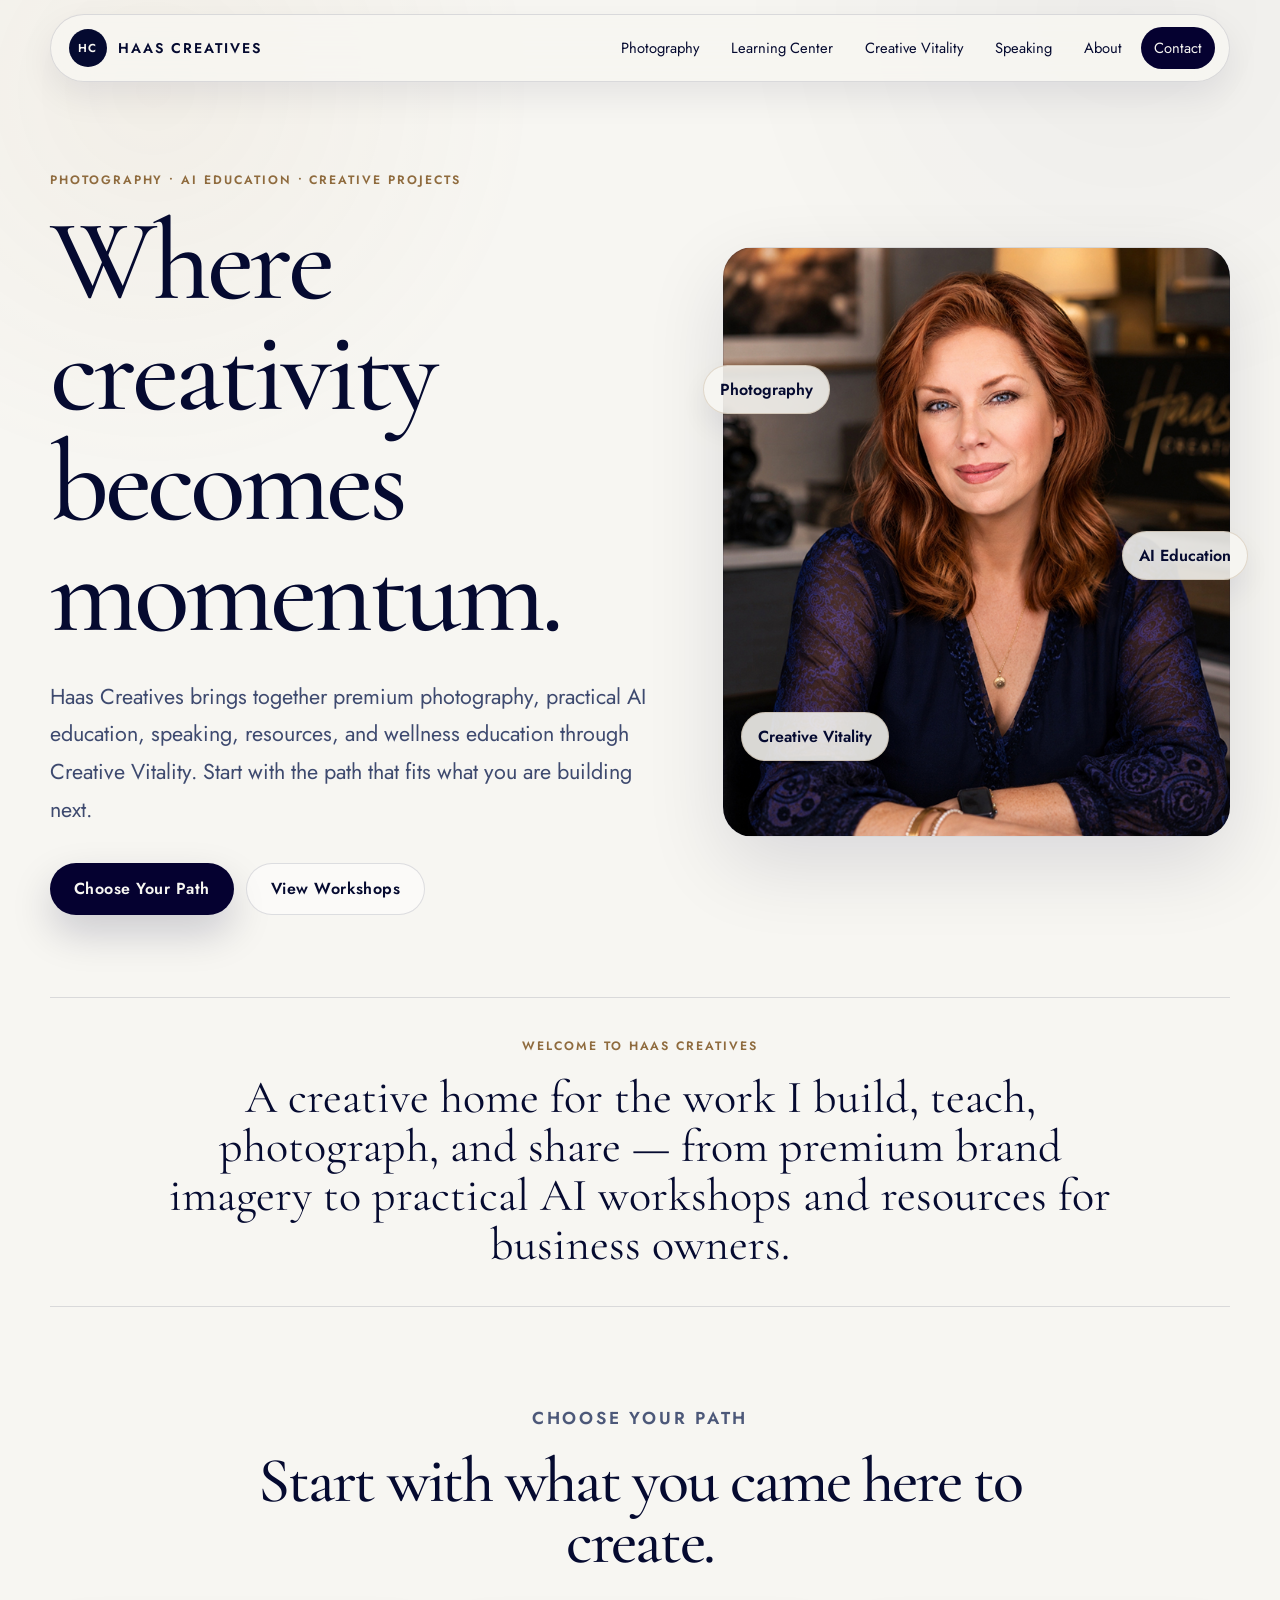
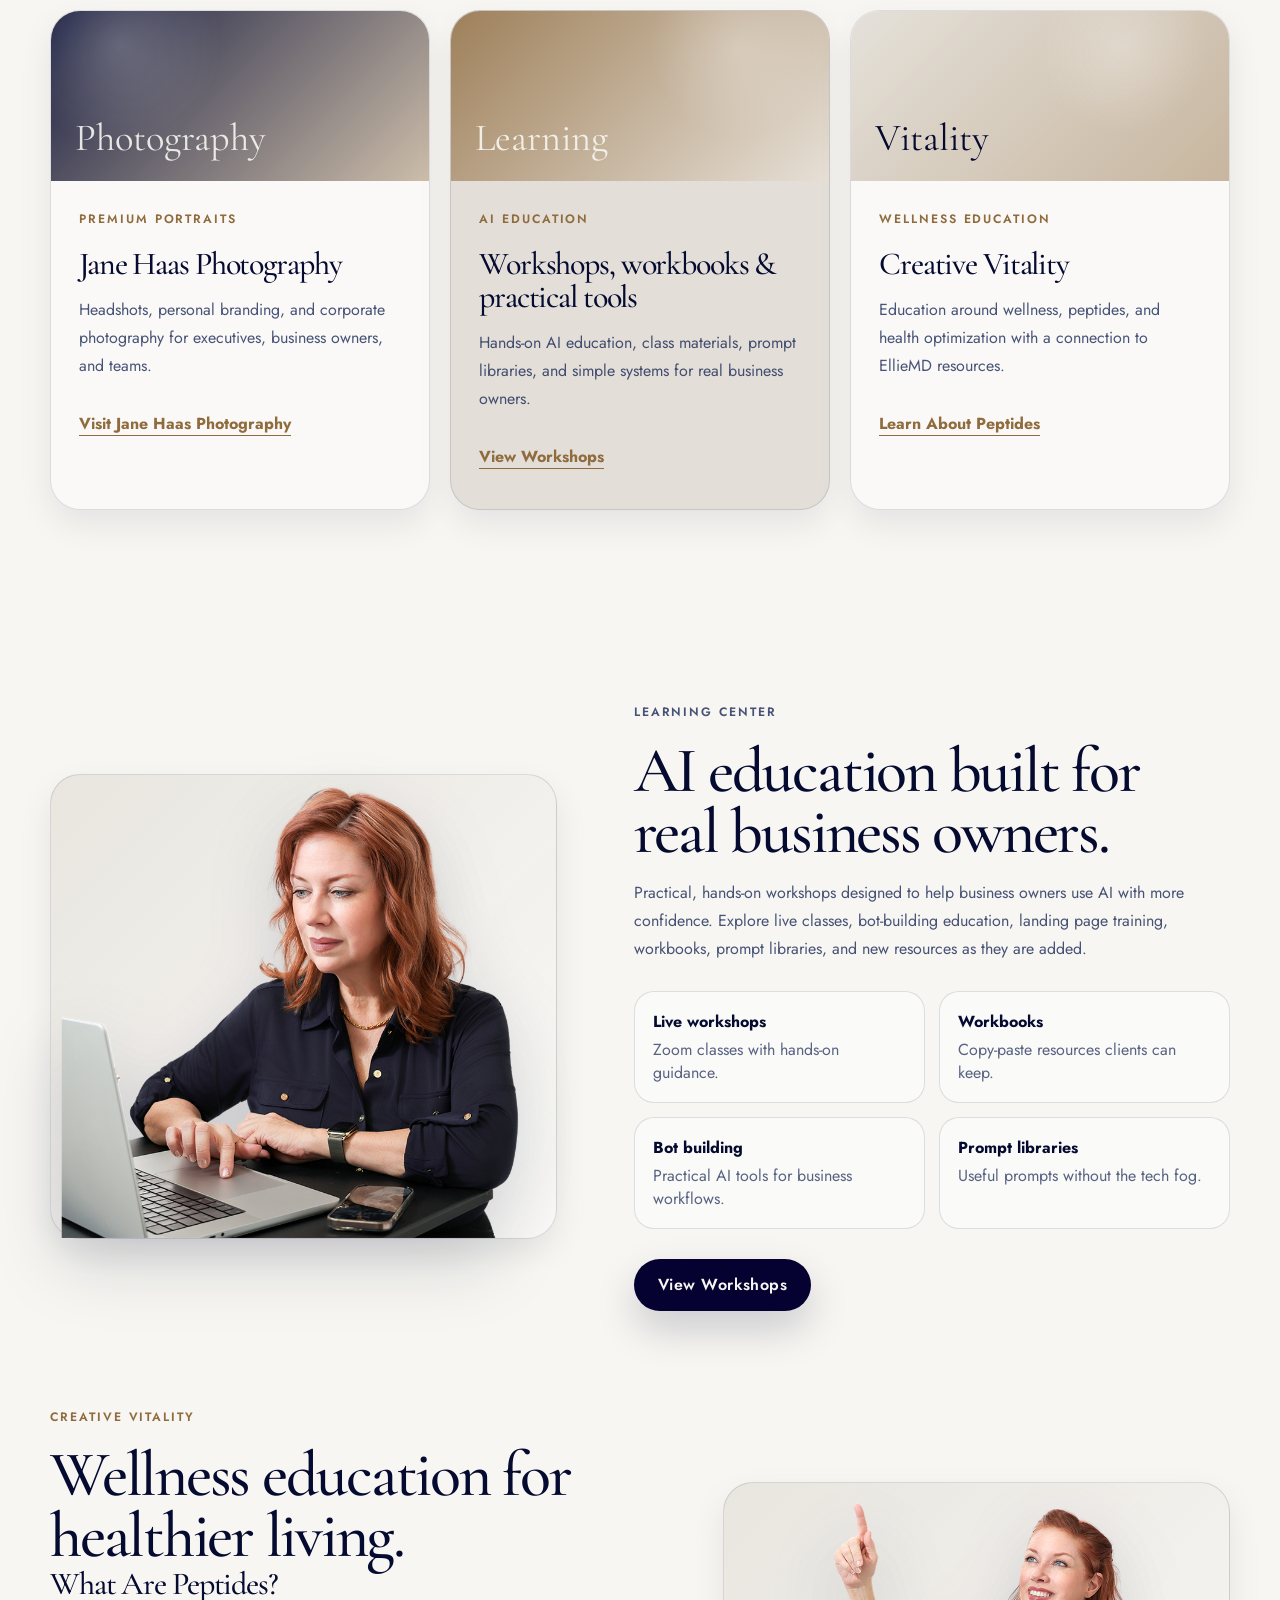
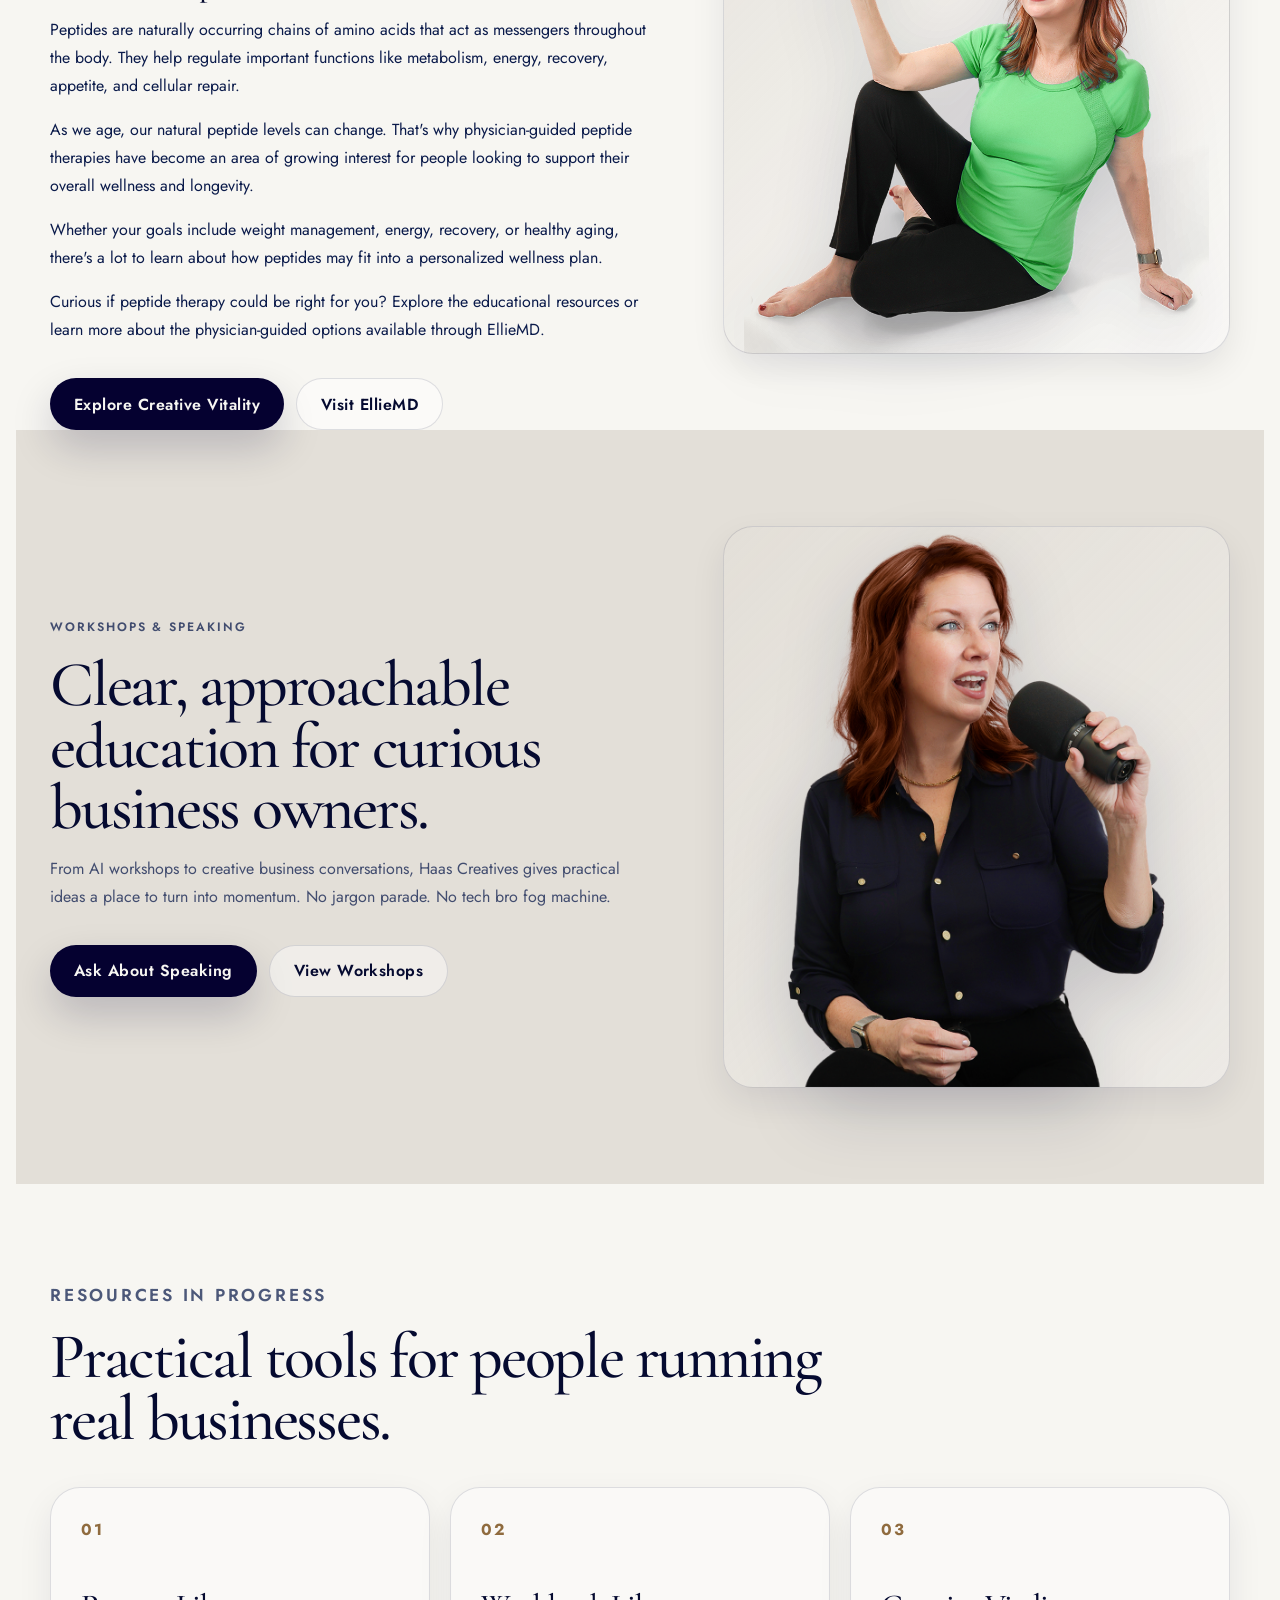
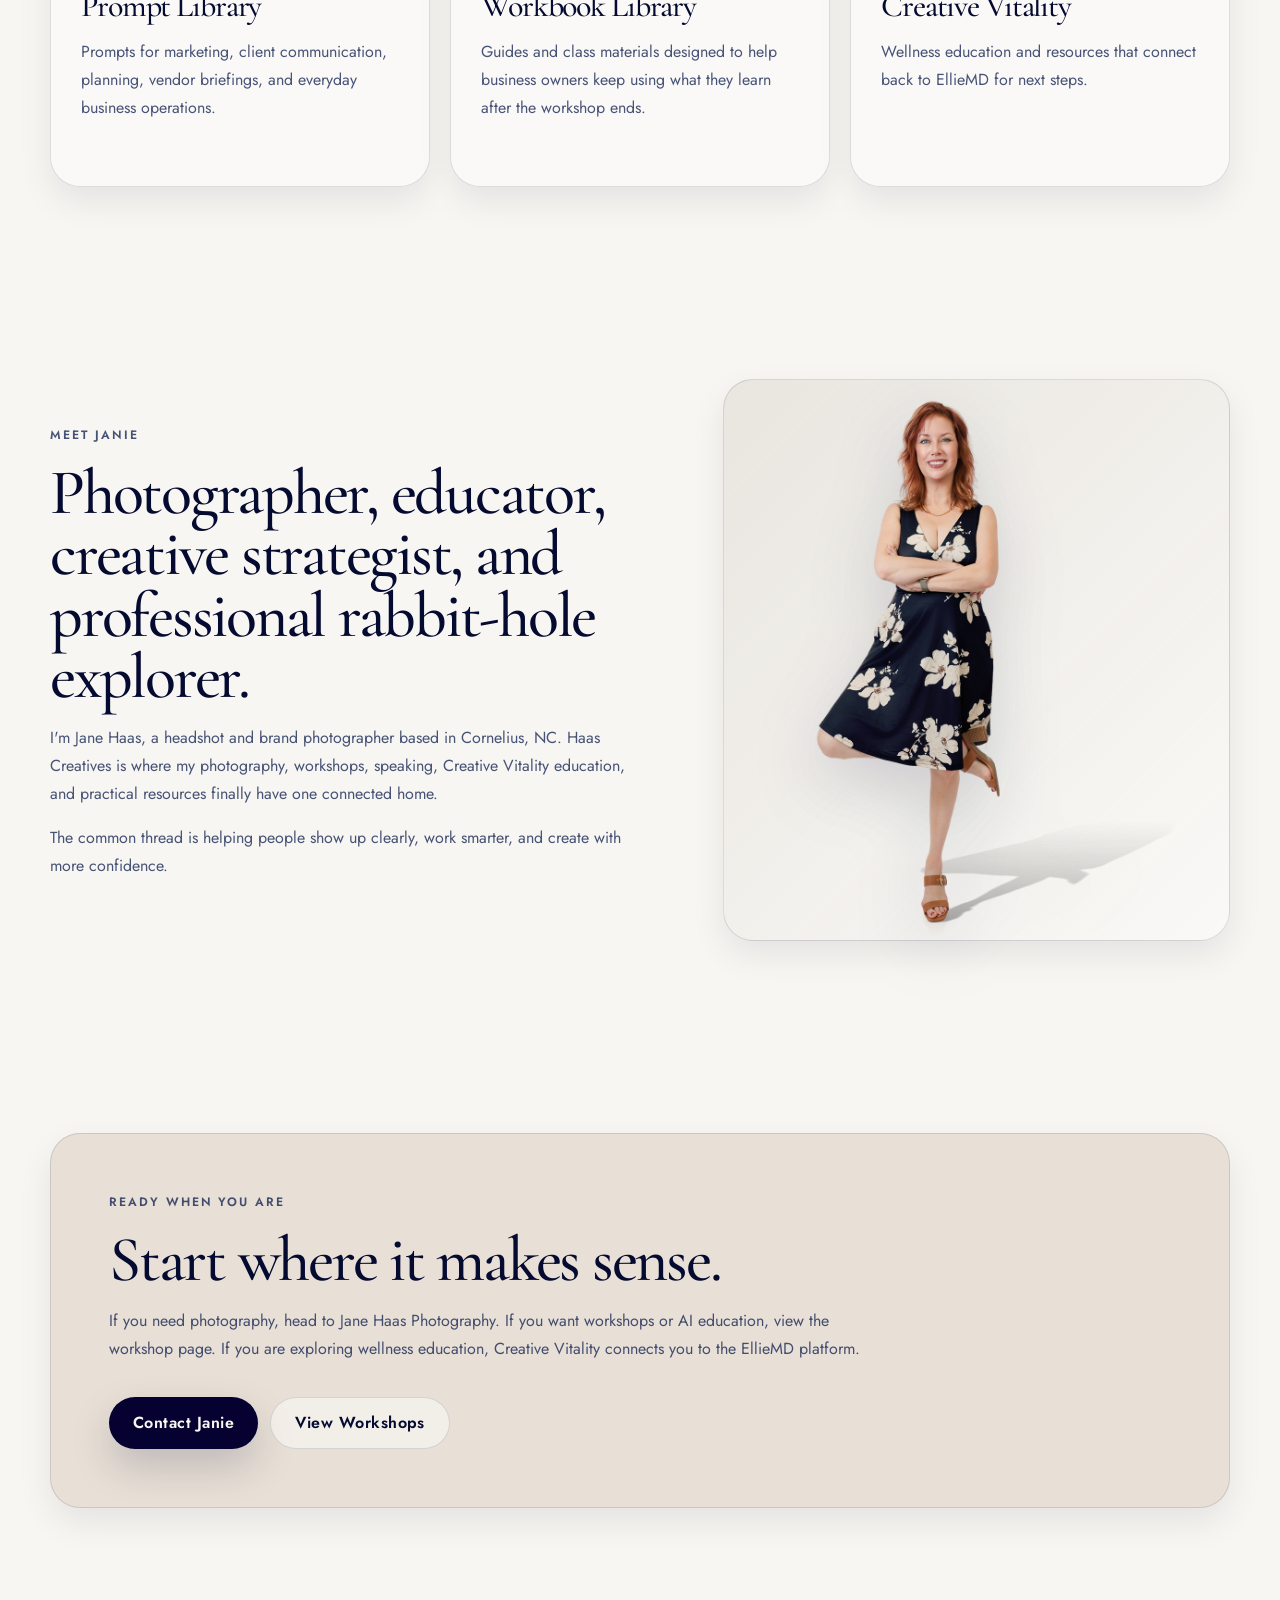
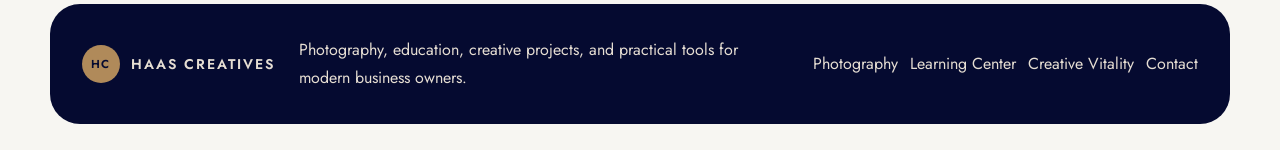
==== commit b764b4b7: "Add Creative Vitality section and update navigation" ====
--- a/index.html
+++ b/index.html
@@ -19,11 +19,12 @@
       </a>
       <button class="nav-toggle" type="button" aria-label="Toggle navigation" aria-expanded="false" data-nav-toggle><span></span><span></span></button>
       <nav class="nav" data-nav>
-        <a href="#paths">Choose Your Path</a>
-        <a href="#learning">Learning Center</a>
+        <a href="https://www.janehaas.com" target="_blank" rel="noopener">Photography</a>
+        <a href="https://www.janehaas.com/workshops" target="_blank" rel="noopener">Learning Center</a>
+        <a href="#creative-vitality">Creative Vitality</a>
         <a href="#speaking">Speaking</a>
         <a href="#about">About</a>
-        <a class="nav-cta" href="#contact">Start Here</a>
+        <a class="nav-cta" href="#contact">Contact</a>
       </nav>
     </header>
 
@@ -35,7 +36,7 @@
           <p class="hero-text">Haas Creatives brings together premium photography, practical AI education, speaking, resources, and wellness education through Creative Vitality. Start with the path that fits what you are building next.</p>
           <div class="hero-actions">
             <a class="button primary" href="#paths">Choose Your Path</a>
-            <a class="button secondary" href="#learning">Explore Workshops</a>
+            <a class="button secondary" href="https://www.janehaas.com/workshops" target="_blank" rel="noopener">View Workshops</a>
           </div>
         </div>
         <div class="hero-visual reveal delay-1" aria-label="Jane Haas portrait">
@@ -72,7 +73,7 @@
               <p class="card-kicker">AI education</p>
               <h3>Workshops, workbooks & practical tools</h3>
               <p>Hands-on AI education, class materials, prompt libraries, and simple systems for real business owners.</p>
-              <a class="text-link" href="#learning">Enter the Learning Center</a>
+              <a class="text-link" href="https://www.janehaas.com/workshops" target="_blank" rel="noopener">View Workshops</a>
             </div>
           </article>
           <article class="path-card reveal delay-2">
@@ -81,7 +82,7 @@
               <p class="card-kicker">Wellness education</p>
               <h3>Creative Vitality</h3>
               <p>Education around wellness, peptides, and health optimization with a connection to EllieMD resources.</p>
-              <a class="text-link" href="https://elliemd.com/CreativeVitality" target="_blank" rel="noopener">Explore Creative Vitality</a>
+              <a class="text-link" href="#creative-vitality">Learn About Peptides</a>
             </div>
           </article>
         </div>
@@ -94,14 +95,30 @@
         <div class="learning-copy reveal delay-1">
           <p class="eyebrow">Learning Center</p>
           <h2 id="learning-title">AI education built for real business owners.</h2>
-          <p>These workshops are practical, hands-on, and designed for people who want useful results without needing to become tech people overnight. Tiny mercy.</p>
+          <p>Practical, hands-on workshops designed to help business owners use AI with more confidence. Explore live classes, bot-building education, landing page training, workbooks, prompt libraries, and new resources as they are added.</p>
           <div class="mini-grid">
             <div><strong>Live workshops</strong><span>Zoom classes with hands-on guidance.</span></div>
             <div><strong>Workbooks</strong><span>Copy-paste resources clients can keep.</span></div>
-            <div><strong>Recordings</strong><span>Replay access for busy business owners.</span></div>
+            <div><strong>Bot building</strong><span>Practical AI tools for business workflows.</span></div>
             <div><strong>Prompt libraries</strong><span>Useful prompts without the tech fog.</span></div>
           </div>
-          <a class="button primary" href="https://www.janehaas.com/scheduler-service/ai-on-purpose" target="_blank" rel="noopener">Register for AI on Purpose</a>
+          <a class="button primary" href="https://www.janehaas.com/workshops" target="_blank" rel="noopener">View Workshops</a>
+        </div>
+      </section>
+
+      <section class="creative-vitality section-grid" id="creative-vitality" aria-labelledby="vitality-title">
+        <div class="vitality-copy reveal">
+          <p class="eyebrow">Creative Vitality</p>
+          <h2 id="vitality-title">Wellness education for healthier living.</h2>
+          <h3>What Are Peptides?</h3>
+          <p>Peptides are naturally occurring chains of amino acids that act as messengers throughout the body. They help regulate important functions like metabolism, energy, recovery, appetite, and cellular repair.</p>
+          <p>As we age, our natural peptide levels can change. That's why physician-guided peptide therapies have become an area of growing interest for people looking to support their overall wellness and longevity.</p>
+          <p>Whether your goals include weight management, energy, recovery, or healthy aging, there's a lot to learn about how peptides may fit into a personalized wellness plan.</p>
+          <p>Curious if peptide therapy could be right for you? Explore the educational resources or learn more about the physician-guided options available through EllieMD.</p>
+          <div class="hero-actions"><a class="button primary" href="https://elliemd.com/CreativeVitality" target="_blank" rel="noopener">Explore Creative Vitality</a><a class="button secondary" href="https://elliemd.com" target="_blank" rel="noopener">Visit EllieMD</a></div>
+        </div>
+        <div class="vitality-visual reveal delay-1">
+          <div class="asset-stage vitality-stage"><img src="assets/CreativeVitality.png" alt="Jane Haas pointing upward for Creative Vitality" /></div>
         </div>
       </section>
 
@@ -110,7 +127,7 @@
           <p class="eyebrow">Workshops & speaking</p>
           <h2 id="speaking-title">Clear, approachable education for curious business owners.</h2>
           <p>From AI workshops to creative business conversations, Haas Creatives gives practical ideas a place to turn into momentum. No jargon parade. No tech bro fog machine.</p>
-          <div class="hero-actions"><a class="button primary" href="#contact">Ask About Speaking</a><a class="button secondary" href="#learning">View Workshops</a></div>
+          <div class="hero-actions"><a class="button primary" href="#contact">Ask About Speaking</a><a class="button secondary" href="https://www.janehaas.com/workshops" target="_blank" rel="noopener">View Workshops</a></div>
         </div>
         <div class="speaking-visual reveal delay-1">
           <div class="asset-stage speaker-stage"><img src="assets/speaking-workshops.png" alt="Jane Haas speaking at a workshop" /></div>
@@ -140,8 +157,8 @@
         <div class="contact-panel reveal">
           <p class="eyebrow">Ready when you are</p>
           <h2 id="contact-title">Start where it makes sense.</h2>
-          <p>If you need photography, head to Jane Haas Photography. If you want workshops or AI education, start with the Learning Center. If you are exploring wellness education, Creative Vitality connects you to the EllieMD platform.</p>
-          <div class="hero-actions"><a class="button primary" href="mailto:janehaasphotos@gmail.com">Contact Janie</a><a class="button secondary" href="https://www.janehaas.com" target="_blank" rel="noopener">Jane Haas Photography</a></div>
+          <p>If you need photography, head to Jane Haas Photography. If you want workshops or AI education, view the workshop page. If you are exploring wellness education, Creative Vitality connects you to the EllieMD platform.</p>
+          <div class="hero-actions"><a class="button primary" href="mailto:janehaasphotos@gmail.com">Contact Janie</a><a class="button secondary" href="https://www.janehaas.com/workshops" target="_blank" rel="noopener">View Workshops</a></div>
         </div>
       </section>
     </main>
@@ -151,7 +168,7 @@
       <p>Photography, education, creative projects, and practical tools for modern business owners.</p>
       <div class="footer-links">
         <a href="https://www.janehaas.com" target="_blank" rel="noopener">Photography</a>
-        <a href="#learning">Learning Center</a>
+        <a href="https://www.janehaas.com/workshops" target="_blank" rel="noopener">Learning Center</a>
         <a href="https://elliemd.com/CreativeVitality" target="_blank" rel="noopener">Creative Vitality</a>
         <a href="mailto:janehaasphotos@gmail.com">Contact</a>
       </div>
--- a/styles.css
+++ b/styles.css
@@ -40,30 +40,12 @@
 }
 a { color: inherit; text-decoration: none; }
 p { line-height: 1.75; }
+img { display: block; max-width: 100%; height: auto; }
 
 .site-shell { width: min(100%, 1480px); margin: 0 auto; overflow: hidden; }
-.site-header {
-  position: sticky;
-  top: 14px;
-  z-index: 50;
-  width: min(calc(100% - 32px), var(--max));
-  margin: 14px auto 0;
-  padding: 12px 14px 12px 18px;
-  display: flex;
-  align-items: center;
-  justify-content: space-between;
-  border: 1px solid var(--line);
-  border-radius: 999px;
-  background: rgba(247, 246, 242, 0.86);
-  backdrop-filter: blur(18px);
-  box-shadow: var(--shadow-soft);
-  transition: transform 180ms ease;
-}
+.site-header { position: sticky; top: 14px; z-index: 50; width: min(calc(100% - 32px), var(--max)); margin: 14px auto 0; padding: 12px 14px 12px 18px; display: flex; align-items: center; justify-content: space-between; border: 1px solid var(--line); border-radius: 999px; background: rgba(247, 246, 242, 0.86); backdrop-filter: blur(18px); box-shadow: var(--shadow-soft); }
 .brand { display: inline-flex; align-items: center; gap: 11px; font-weight: 600; letter-spacing: 0.02em; color: var(--navy); }
-.brand-mark {
-  width: 38px; height: 38px; border-radius: 50%; display: grid; place-items: center;
-  background: var(--navy); color: var(--off-white); font-size: 0.72rem; letter-spacing: 0.14em;
-}
+.brand-mark { width: 38px; height: 38px; border-radius: 50%; display: grid; place-items: center; background: var(--navy); color: var(--off-white); font-size: 0.72rem; letter-spacing: 0.14em; }
 .brand-text { text-transform: uppercase; font-size: 0.88rem; letter-spacing: 0.14em; }
 .nav { display: flex; align-items: center; gap: 6px; font-size: 0.92rem; color: var(--navy); }
 .nav a { padding: 10px 13px; border-radius: 999px; transition: 180ms ease; }
@@ -78,106 +60,69 @@
 .section-grid.reverse { grid-template-columns: minmax(360px, 0.85fr) minmax(0, 1fr); }
 
 .hero { min-height: calc(100vh - 120px); padding: 38px 0 82px; }
-.eyebrow, .intro-kicker, .card-kicker {
-  margin: 0 0 16px;
-  color: var(--gold);
-  font-size: 0.76rem;
-  font-weight: 600;
-  text-transform: uppercase;
-  letter-spacing: 0.16em;
-}
+.eyebrow, .intro-kicker, .card-kicker { margin: 0 0 16px; color: var(--gold); font-size: 0.76rem; font-weight: 600; text-transform: uppercase; letter-spacing: 0.16em; }
 h1, h2, h3 { margin: 0; color: var(--navy); font-family: var(--serif); font-weight: 500; letter-spacing: -0.035em; line-height: 0.96; }
 h1 { font-size: clamp(4.3rem, 9vw, 8.4rem); max-width: 840px; }
 h2 { font-size: clamp(2.6rem, 5vw, 5.25rem); }
 h3 { font-size: clamp(1.65rem, 2.5vw, 2.25rem); line-height: 1.04; }
 .hero-text { max-width: 690px; margin: 28px 0 0; font-size: clamp(1.08rem, 1.8vw, 1.35rem); color: rgba(10, 26, 74, 0.78); }
 .hero-actions { display: flex; flex-wrap: wrap; gap: 12px; margin-top: 34px; }
-.button {
-  display: inline-flex; align-items: center; justify-content: center; min-height: 52px; padding: 0 24px;
-  border-radius: 999px; font-weight: 600; letter-spacing: 0.03em; transition: transform 180ms ease, box-shadow 180ms ease, background 180ms ease;
-}
+.button { display: inline-flex; align-items: center; justify-content: center; min-height: 52px; padding: 0 24px; border-radius: 999px; font-weight: 600; letter-spacing: 0.03em; transition: transform 180ms ease, box-shadow 180ms ease, background 180ms ease; }
 .button:hover { transform: translateY(-2px); }
 .button.primary { background: var(--navy-button); color: var(--off-white); box-shadow: 0 18px 40px rgba(5, 1, 48, 0.18); }
 .button.secondary { border: 1px solid var(--line); background: rgba(255,255,255,0.45); color: var(--navy); }
 
-.image-frame {
-  position: relative;
-  display: grid;
-  place-items: center;
-  text-align: center;
-  overflow: hidden;
-  border-radius: var(--radius-xl);
-  border: 1px solid rgba(5,10,48,0.12);
-  background: linear-gradient(135deg, rgba(227,223,216,0.88), rgba(247,246,242,0.78)), repeating-linear-gradient(-45deg, rgba(143,107,62,0.12) 0 1px, transparent 1px 22px);
-  box-shadow: var(--shadow);
-  min-height: 520px;
-}
-.image-frame::after { content: ''; position: absolute; inset: 18px; border: 1px solid rgba(143,107,62,0.28); border-radius: calc(var(--radius-xl) - 12px); }
-.image-frame span { position: relative; z-index: 2; display: block; color: var(--navy); font-family: var(--serif); font-size: 2.1rem; }
-.image-frame small { position: relative; z-index: 2; display: block; margin-top: 8px; color: rgba(10, 26, 74, 0.58); letter-spacing: 0.08em; text-transform: uppercase; font-size: 0.72rem; }
-.hero-frame { min-height: 590px; }
-.wide-frame { min-height: 430px; }
-.portrait-frame { min-height: 480px; }
-.floating-note {
-  position: absolute; padding: 12px 16px; border-radius: 999px; background: rgba(247,246,242,0.85);
-  border: 1px solid rgba(143,107,62,0.22); color: var(--navy); box-shadow: var(--shadow-soft); font-weight: 600;
-}
 .hero-visual { position: relative; }
+.hero-image { min-height: 590px; border-radius: var(--radius-xl); border: 1px solid rgba(5,10,48,0.12); box-shadow: var(--shadow); background-image: url('assets/hero-haas-creatives.jpg'); background-size: cover; background-position: center; background-repeat: no-repeat; overflow: hidden; }
+.floating-note { position: absolute; padding: 12px 16px; border-radius: 999px; background: rgba(247,246,242,0.88); border: 1px solid rgba(143,107,62,0.22); color: var(--navy); box-shadow: var(--shadow-soft); font-weight: 600; }
 .note-one { left: -20px; top: 20%; }
 .note-two { right: -18px; top: 48%; }
 .note-three { left: 18px; bottom: 13%; }
 
 .intro { padding: 38px clamp(22px, 5vw, 70px); border-top: 1px solid var(--line); border-bottom: 1px solid var(--line); text-align: center; }
-.intro-text { max-width: 920px; margin: 0 auto; font-family: var(--serif); font-size: clamp(2rem, 3.6vw, 3.6rem); line-height: 1.06; color: var(--navy); }
-.paths, .learning, .featured-workshop, .resources, .projects, .about, .contact { padding: 96px 0; }
+.intro-text { max-width: 960px; margin: 0 auto; font-family: var(--serif); font-size: clamp(2rem, 3.6vw, 3.6rem); line-height: 1.06; color: var(--navy); }
+.paths, .learning, .speaking, .resources, .about, .contact { padding: 96px 0; }
 .section-heading { max-width: 780px; margin-bottom: 38px; }
 .section-heading.centered { margin-inline: auto; text-align: center; }
 .section-heading p { color: rgba(10,26,74,0.72); font-size: 1.08rem; }
 
 .path-grid, .resource-grid { display: grid; grid-template-columns: repeat(3, minmax(0, 1fr)); gap: 20px; }
-.path-card, .resource-card, .feature-panel, .contact-panel {
-  border: 1px solid var(--line); background: rgba(255,255,255,0.38); box-shadow: var(--shadow-soft); border-radius: var(--radius-xl); overflow: hidden;
-}
-.path-card { display: grid; grid-template-rows: 220px 1fr; min-height: 540px; transition: transform 220ms ease, box-shadow 220ms ease; }
+.path-card, .resource-card, .contact-panel { border: 1px solid var(--line); background: rgba(255,255,255,0.38); box-shadow: var(--shadow-soft); border-radius: var(--radius-xl); overflow: hidden; }
+.path-card { display: grid; grid-template-rows: 170px 1fr; min-height: 500px; transition: transform 220ms ease, box-shadow 220ms ease; }
 .path-card:hover, .resource-card:hover { transform: translateY(-7px); box-shadow: var(--shadow); }
 .path-card.featured { background: var(--content-bg); }
-.card-image { background: linear-gradient(135deg, rgba(5,10,48,0.9), rgba(143,107,62,0.42)); }
-.image-photography { background: linear-gradient(135deg, rgba(5,10,48,0.92), rgba(176,138,90,0.48)); }
-.image-learning { background: linear-gradient(135deg, rgba(143,107,62,0.82), rgba(232,224,214,0.72)); }
-.image-vitality { background: linear-gradient(135deg, rgba(227,223,216,0.95), rgba(143,107,62,0.4)); }
+.card-image { position: relative; display: flex; align-items: flex-end; padding: 24px; overflow: hidden; }
+.card-image span { position: relative; z-index: 2; color: rgba(247,246,242,0.9); font-family: var(--serif); font-size: 2.4rem; line-height: 1; }
+.card-image::before { content: ''; position: absolute; inset: 0; background: radial-gradient(circle at 18% 20%, rgba(255,255,255,0.22), transparent 30%), linear-gradient(135deg, rgba(5,10,48,0.92), rgba(143,107,62,0.42)); }
+.image-learning::before { background: radial-gradient(circle at 76% 22%, rgba(255,255,255,0.25), transparent 28%), linear-gradient(135deg, rgba(143,107,62,0.82), rgba(232,224,214,0.72)); }
+.image-vitality::before { background: radial-gradient(circle at 72% 22%, rgba(255,255,255,0.28), transparent 28%), linear-gradient(135deg, rgba(227,223,216,0.95), rgba(143,107,62,0.48)); }
+.image-vitality span { color: var(--navy); }
 .card-content { padding: 28px; }
-.card-content p:not(.card-kicker), .learning-copy p, .feature-panel p, .resource-card p, .about-copy p, .contact-panel p { color: rgba(10,26,74,0.74); }
+.card-content p:not(.card-kicker), .learning-copy p, .speaking-copy p, .resource-card p, .about-copy p, .contact-panel p { color: rgba(10,26,74,0.74); }
 .text-link { display: inline-flex; margin-top: 16px; color: var(--gold); font-weight: 700; border-bottom: 1px solid currentColor; }
 
+.asset-stage { position: relative; display: grid; place-items: center; min-height: 420px; border-radius: var(--radius-xl); background: linear-gradient(135deg, rgba(227,223,216,0.72), rgba(255,255,255,0.35)); border: 1px solid var(--line); box-shadow: var(--shadow-soft); overflow: visible; }
+.asset-stage img { max-width: min(92%, 560px); filter: drop-shadow(0 24px 34px rgba(5,10,48,0.16)); }
+.laptop-stage img { transform: translateX(-2%); }
+.speaker-stage, .about-stage { min-height: 500px; align-items: end; }
+.speaker-stage img, .about-stage img { max-height: 560px; width: auto; }
 .learning-copy { max-width: 620px; }
 .mini-grid { display: grid; grid-template-columns: repeat(2, minmax(0, 1fr)); gap: 14px; margin: 28px 0 30px; }
 .mini-grid div { padding: 18px; border: 1px solid var(--line); border-radius: var(--radius-lg); background: rgba(255,255,255,0.44); }
 .mini-grid strong { display: block; color: var(--navy); margin-bottom: 5px; }
 .mini-grid span { color: rgba(10,26,74,0.68); }
-.feature-panel { display: grid; grid-template-columns: 1fr 0.78fr; gap: 36px; padding: clamp(28px, 5vw, 56px); background: var(--navy); }
-.feature-panel h2, .feature-panel h3 { color: var(--off-white); }
-.feature-panel p { color: rgba(247,246,242,0.78); }
-.feature-panel .eyebrow { color: var(--gold-soft); }
-.feature-panel .button.secondary { color: var(--off-white); border-color: rgba(247,246,242,0.28); background: rgba(247,246,242,0.08); }
-.workshop-list { align-self: center; }
+
+.speaking { background: var(--content-bg); width: 100%; max-width: none; padding-inline: max(16px, calc((100% - var(--max)) / 2)); }
+.speaking-copy { max-width: 650px; }
 .resource-card { min-height: 300px; padding: 30px; transition: transform 220ms ease, box-shadow 220ms ease; }
 .resource-card span { color: var(--gold); display: block; margin-bottom: 48px; font-weight: 700; letter-spacing: 0.14em; }
-.projects { background: var(--content-bg); width: 100%; max-width: none; padding-inline: 16px; }
-.projects .section-heading, .project-strip { width: min(100%, var(--max)); }
-.project-strip { margin: 0 auto; display: grid; grid-template-columns: repeat(4, minmax(0, 1fr)); border: 1px solid var(--line); border-radius: var(--radius-xl); overflow: hidden; }
-.project-strip a { padding: 28px; background: rgba(247,246,242,0.52); border-right: 1px solid var(--line); color: var(--navy); font-weight: 600; }
-.project-strip a:last-child { border-right: 0; }
 .about { align-items: center; }
 .contact-panel { padding: clamp(30px, 5vw, 58px); background: var(--form-bg); }
 .contact-panel p { max-width: 760px; }
-.footer {
-  width: min(calc(100% - 32px), var(--max)); margin: 0 auto 26px; padding: 32px; border-radius: var(--radius-xl);
-  background: var(--navy); color: var(--footer-text); display: grid; grid-template-columns: auto 1fr auto; align-items: center; gap: 24px;
-}
+.footer { width: min(calc(100% - 32px), var(--max)); margin: 0 auto 26px; padding: 32px; border-radius: var(--radius-xl); background: var(--navy); color: var(--footer-text); display: grid; grid-template-columns: auto 1fr auto; align-items: center; gap: 24px; }
 .footer .brand, .footer p { color: var(--footer-text); margin: 0; }
 .footer .brand-mark { background: var(--gold-soft); color: var(--navy); }
 .footer-links { display: flex; flex-wrap: wrap; gap: 12px; justify-content: flex-end; }
-.footer-links a { color: rgba(230,222,211,0.82); font-weight: 500; }
 .footer-links a:hover { color: var(--gold-soft); }
 .reveal { opacity: 0; transform: translateY(22px); transition: opacity 700ms ease, transform 700ms ease; }
 .reveal.visible { opacity: 1; transform: translateY(0); }
@@ -188,21 +133,20 @@
   .nav-toggle { display: block; }
   .nav { position: absolute; top: calc(100% + 10px); left: 0; right: 0; padding: 16px; display: grid; background: rgba(247,246,242,0.96); border-radius: 24px; border: 1px solid var(--line); box-shadow: var(--shadow-soft); opacity: 0; transform: scaleY(0.92); transform-origin: top; pointer-events: none; transition: 180ms ease; }
   .nav.open { opacity: 1; transform: scaleY(1); pointer-events: auto; }
-  .section-grid, .section-grid.reverse, .path-grid, .resource-grid, .feature-panel, .project-strip, .footer { grid-template-columns: 1fr; }
+  .section-grid, .section-grid.reverse, .path-grid, .resource-grid, .footer { grid-template-columns: 1fr; }
   h1 { font-size: clamp(4rem, 15vw, 6.6rem); }
   .hero { min-height: auto; }
-  .image-frame, .hero-frame { min-height: 420px; }
-  .project-strip a { border-right: 0; border-bottom: 1px solid var(--line); }
-  .project-strip a:last-child { border-bottom: 0; }
+  .hero-image { min-height: 420px; }
   .footer-links { justify-content: flex-start; }
 }
 @media (max-width: 560px) {
   main { padding-inline: 12px; }
   .site-header { width: calc(100% - 20px); }
   .brand-text { font-size: 0.78rem; }
-  .paths, .learning, .featured-workshop, .resources, .projects, .about, .contact { padding: 68px 0; }
+  .paths, .learning, .speaking, .resources, .about, .contact { padding: 68px 0; }
   .intro-text { font-size: 2rem; }
   .mini-grid { grid-template-columns: 1fr; }
   .floating-note { display: none; }
   .hero-actions .button { width: 100%; }
+  .asset-stage { min-height: 340px; }
 }
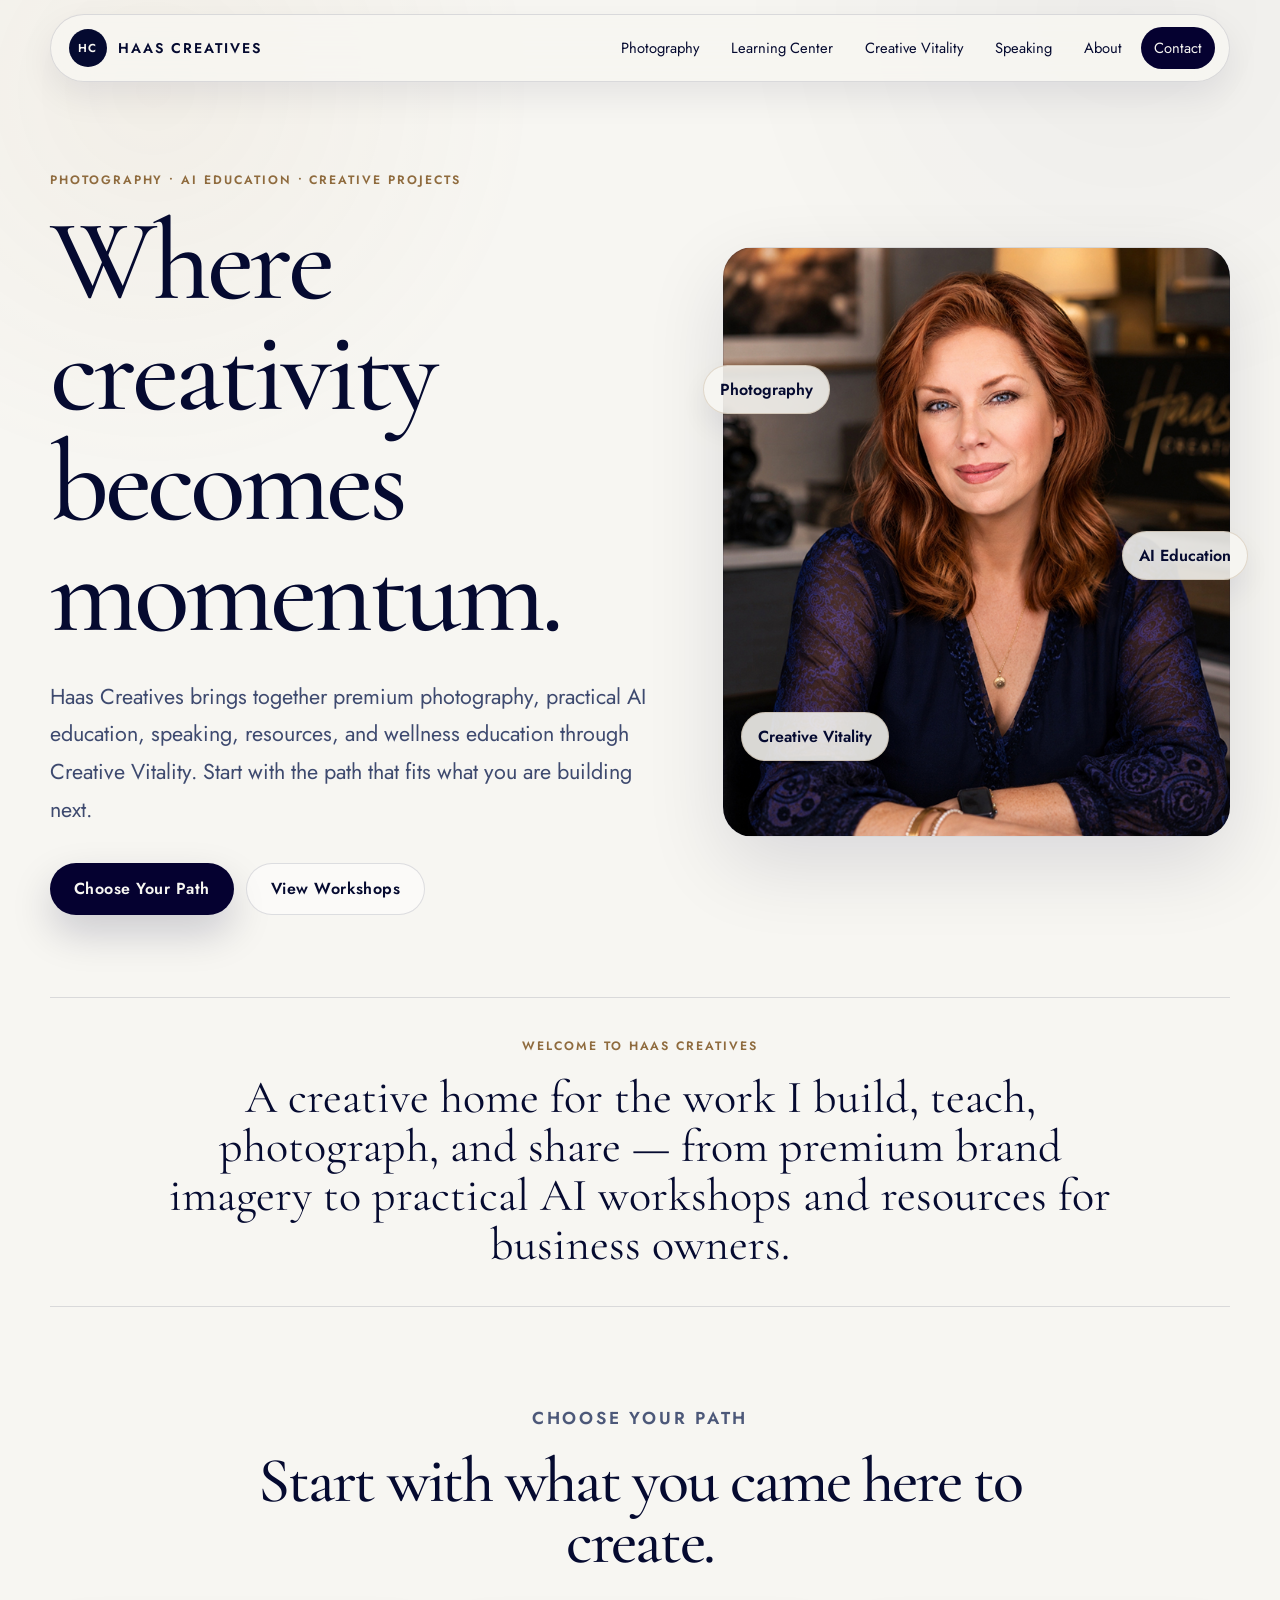
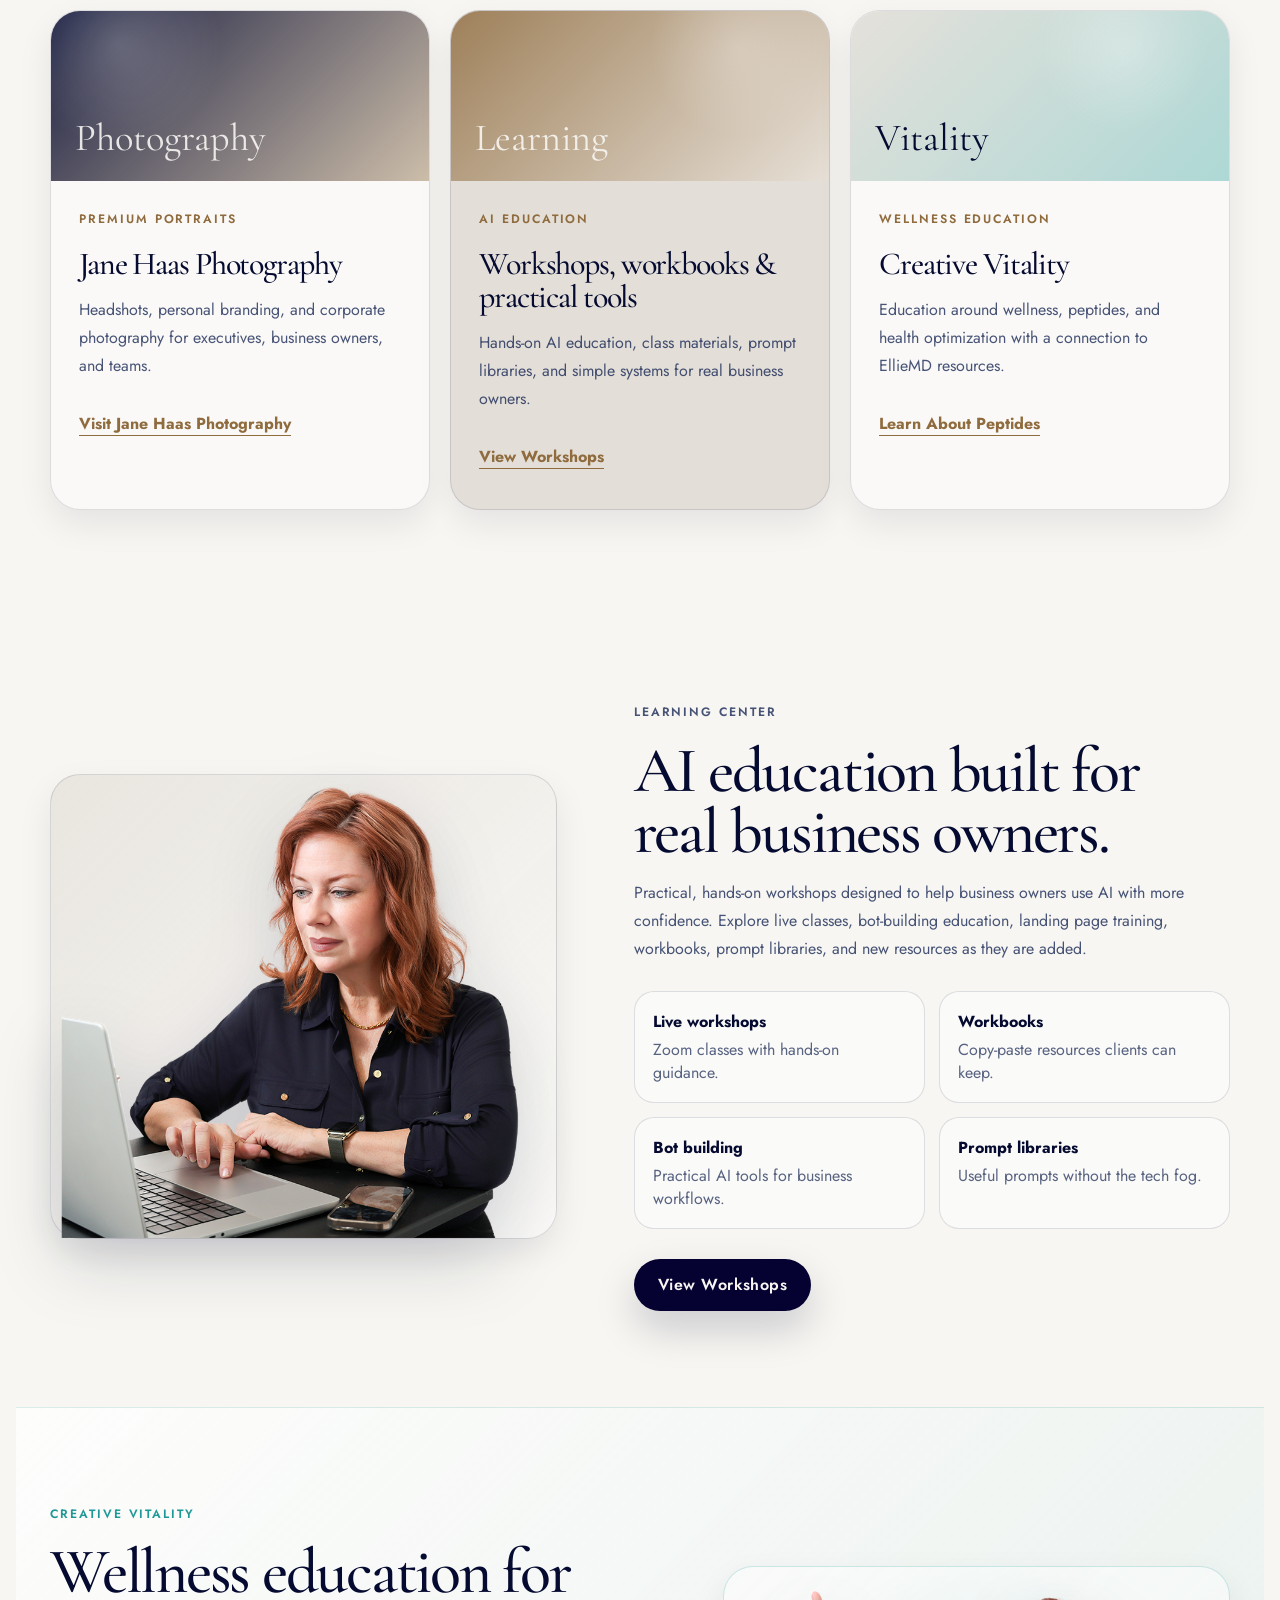
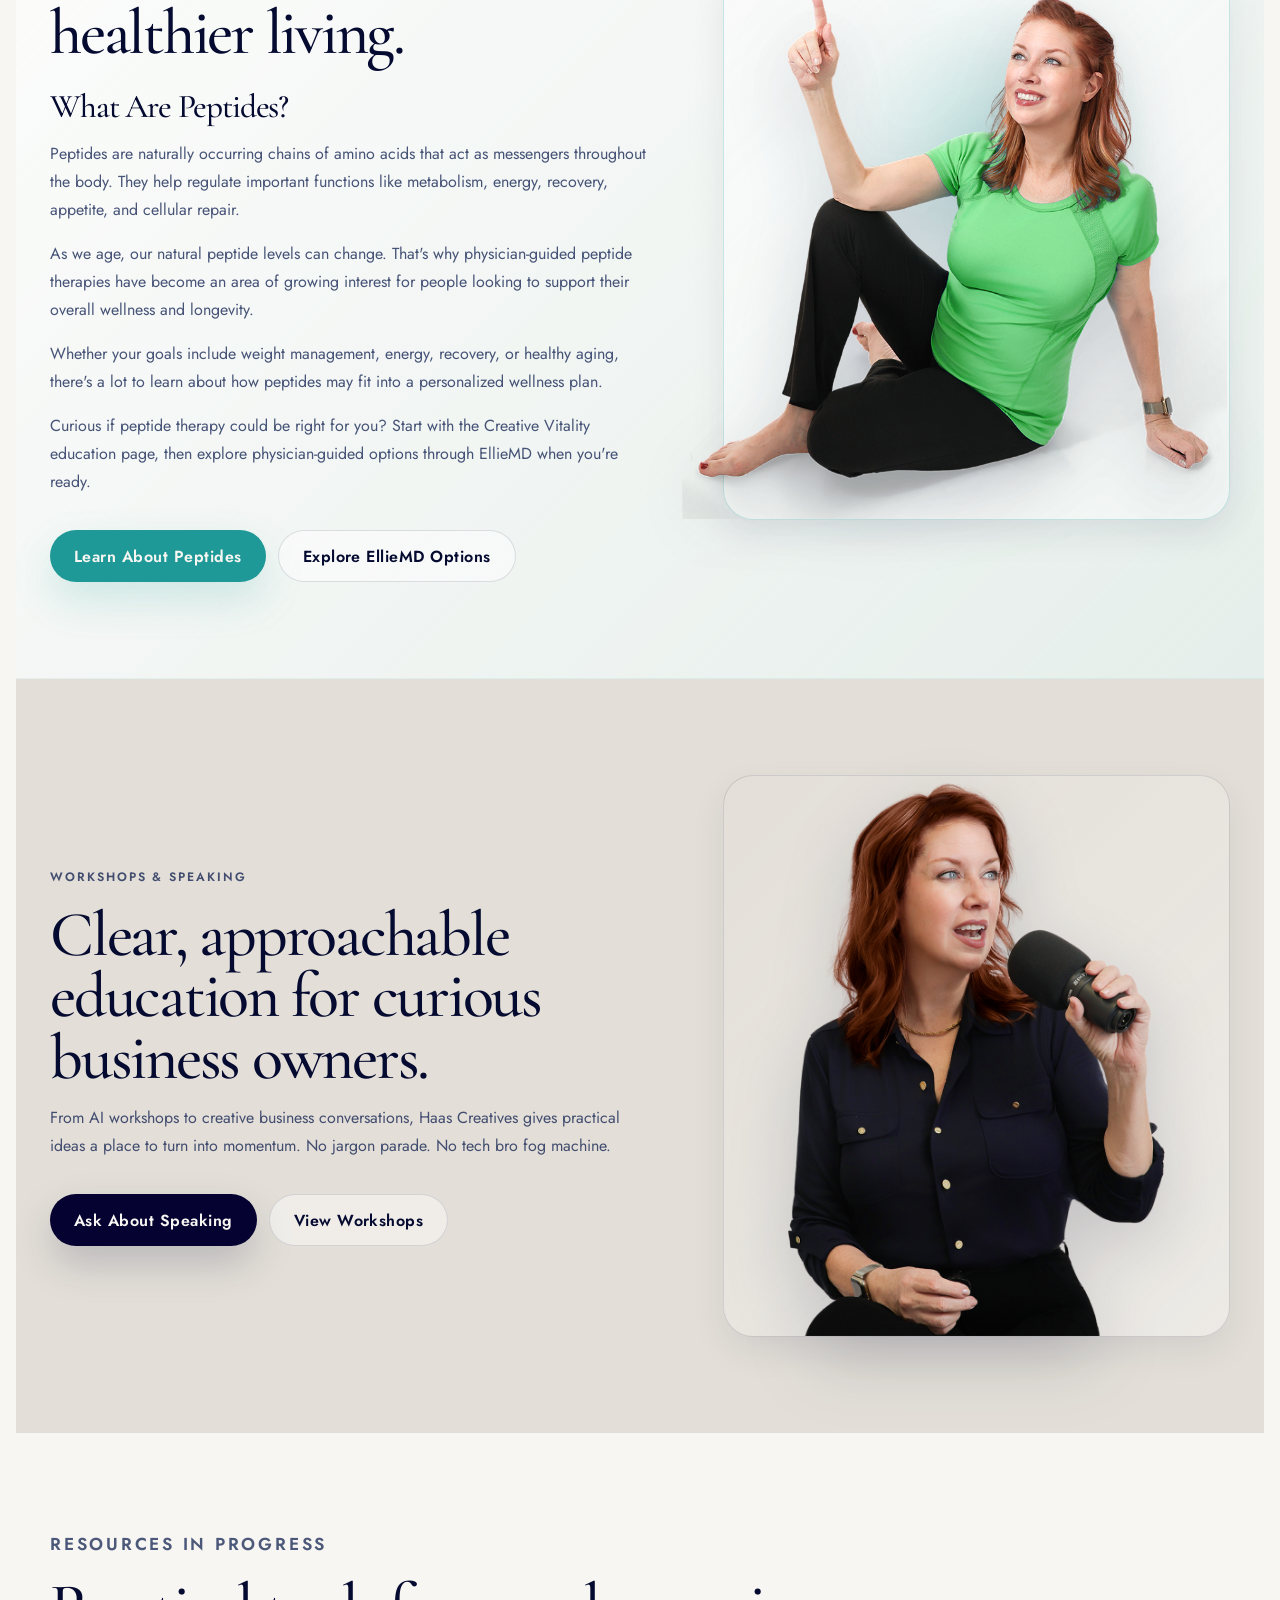
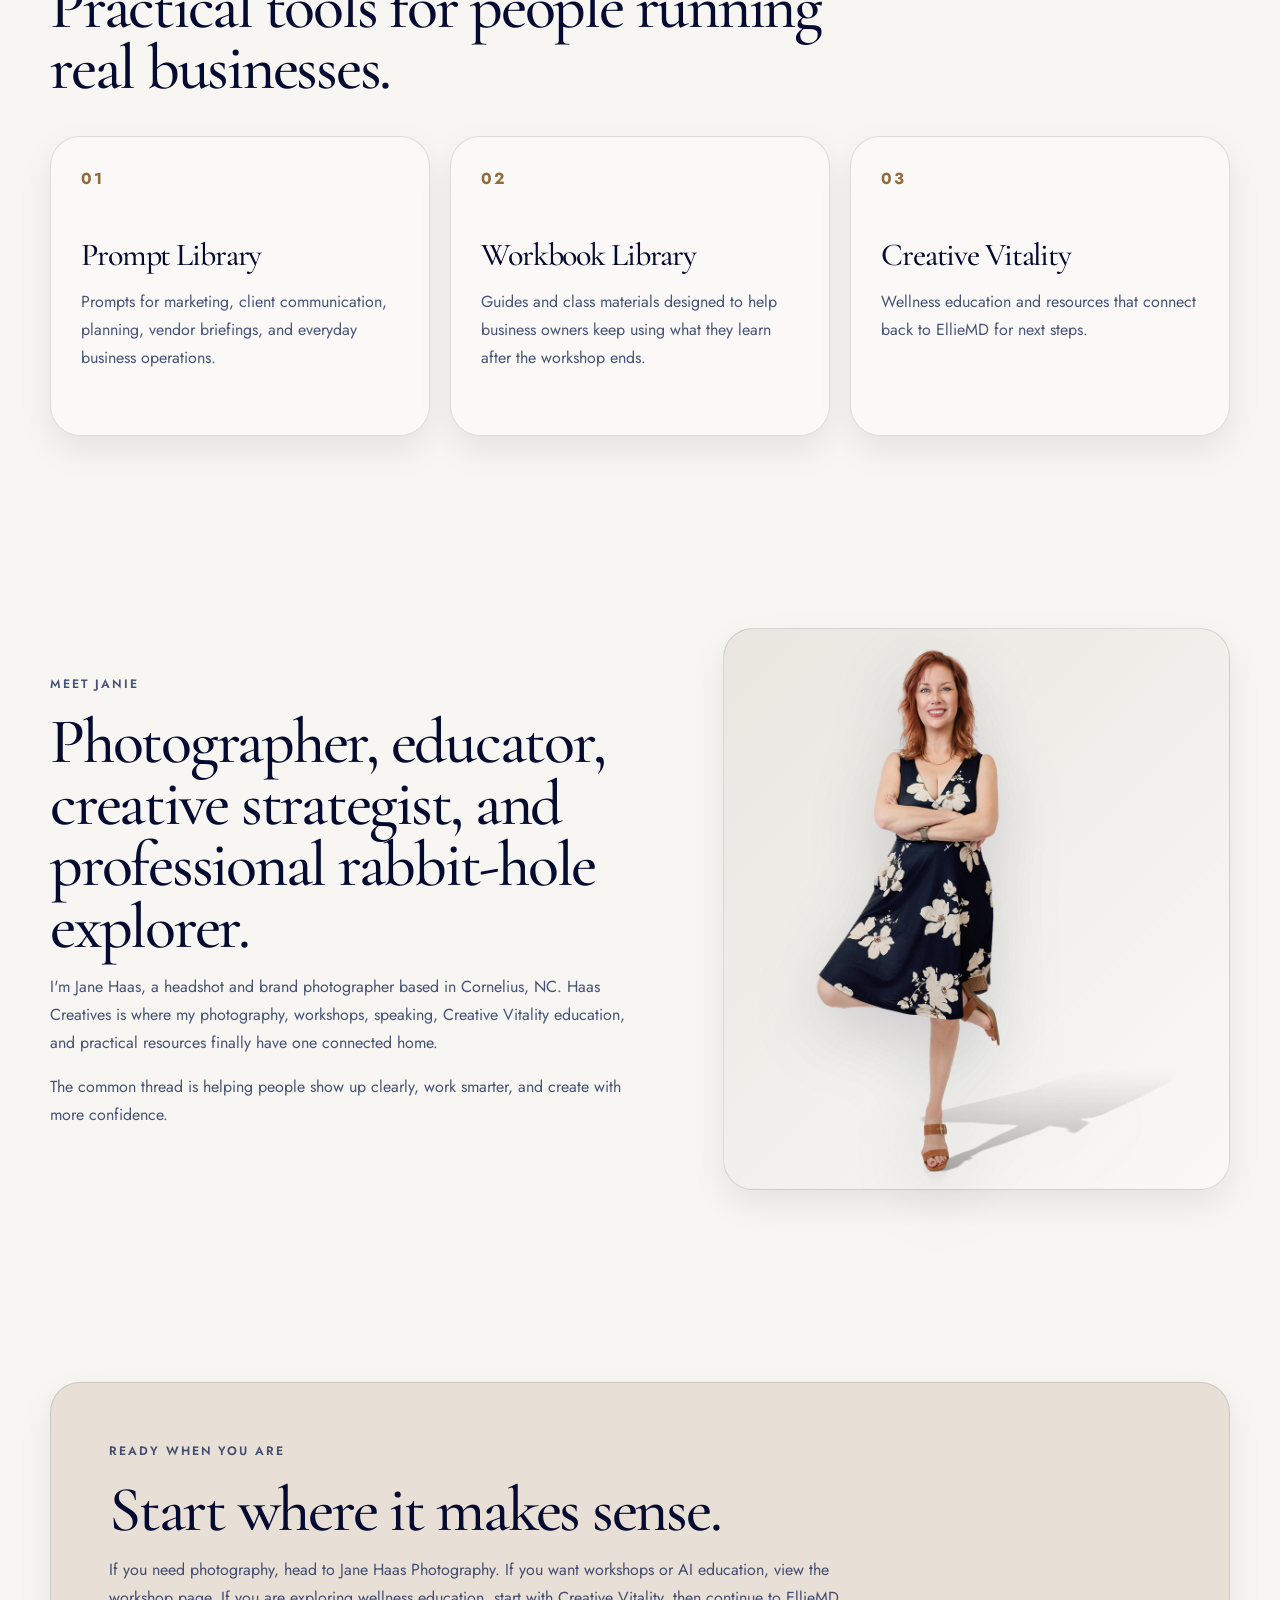
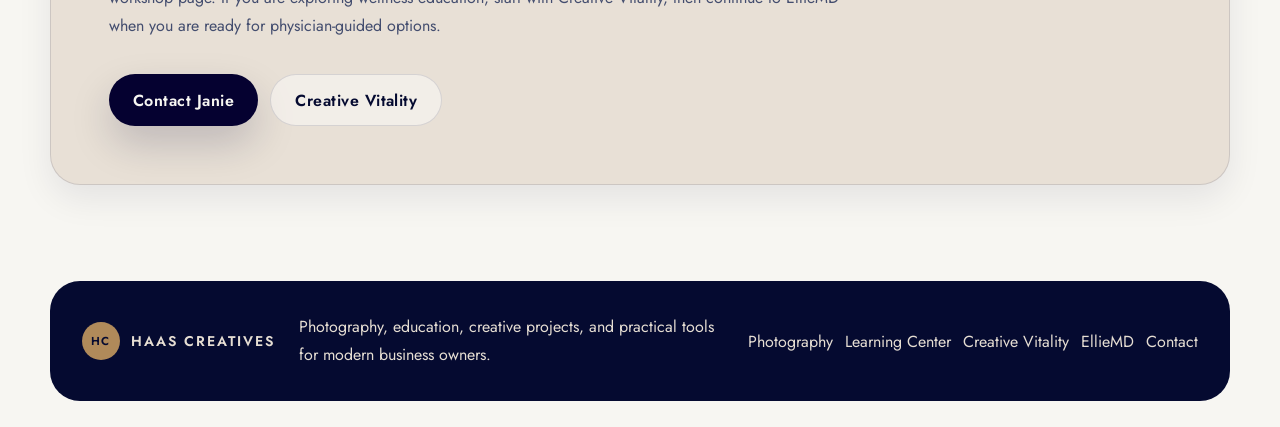
==== commit 2acd32d5: "Point homepage Creative Vitality links to education page" ====
--- a/index.html
+++ b/index.html
@@ -21,7 +21,7 @@
       <nav class="nav" data-nav>
         <a href="https://www.janehaas.com" target="_blank" rel="noopener">Photography</a>
         <a href="https://www.janehaas.com/workshops" target="_blank" rel="noopener">Learning Center</a>
-        <a href="#creative-vitality">Creative Vitality</a>
+        <a href="creative-vitality.html">Creative Vitality</a>
         <a href="#speaking">Speaking</a>
         <a href="#about">About</a>
         <a class="nav-cta" href="#contact">Contact</a>
@@ -82,7 +82,7 @@
               <p class="card-kicker">Wellness education</p>
               <h3>Creative Vitality</h3>
               <p>Education around wellness, peptides, and health optimization with a connection to EllieMD resources.</p>
-              <a class="text-link" href="#creative-vitality">Learn About Peptides</a>
+              <a class="text-link" href="creative-vitality.html">Learn About Peptides</a>
             </div>
           </article>
         </div>
@@ -114,8 +114,8 @@
           <p>Peptides are naturally occurring chains of amino acids that act as messengers throughout the body. They help regulate important functions like metabolism, energy, recovery, appetite, and cellular repair.</p>
           <p>As we age, our natural peptide levels can change. That's why physician-guided peptide therapies have become an area of growing interest for people looking to support their overall wellness and longevity.</p>
           <p>Whether your goals include weight management, energy, recovery, or healthy aging, there's a lot to learn about how peptides may fit into a personalized wellness plan.</p>
-          <p>Curious if peptide therapy could be right for you? Explore the educational resources or learn more about the physician-guided options available through EllieMD.</p>
-          <div class="hero-actions"><a class="button primary" href="https://elliemd.com/CreativeVitality" target="_blank" rel="noopener">Explore Creative Vitality</a><a class="button secondary" href="https://elliemd.com" target="_blank" rel="noopener">Visit EllieMD</a></div>
+          <p>Curious if peptide therapy could be right for you? Start with the Creative Vitality education page, then explore physician-guided options through EllieMD when you're ready.</p>
+          <div class="hero-actions"><a class="button primary" href="creative-vitality.html">Learn About Peptides</a><a class="button secondary" href="https://elliemd.com/CreativeVitality" target="_blank" rel="noopener">Explore EllieMD Options</a></div>
         </div>
         <div class="vitality-visual reveal delay-1">
           <div class="asset-stage vitality-stage"><img src="assets/CreativeVitality.png" alt="Jane Haas pointing upward for Creative Vitality" /></div>
@@ -157,8 +157,8 @@
         <div class="contact-panel reveal">
           <p class="eyebrow">Ready when you are</p>
           <h2 id="contact-title">Start where it makes sense.</h2>
-          <p>If you need photography, head to Jane Haas Photography. If you want workshops or AI education, view the workshop page. If you are exploring wellness education, Creative Vitality connects you to the EllieMD platform.</p>
-          <div class="hero-actions"><a class="button primary" href="mailto:janehaasphotos@gmail.com">Contact Janie</a><a class="button secondary" href="https://www.janehaas.com/workshops" target="_blank" rel="noopener">View Workshops</a></div>
+          <p>If you need photography, head to Jane Haas Photography. If you want workshops or AI education, view the workshop page. If you are exploring wellness education, start with Creative Vitality, then continue to EllieMD when you are ready for physician-guided options.</p>
+          <div class="hero-actions"><a class="button primary" href="mailto:janehaasphotos@gmail.com">Contact Janie</a><a class="button secondary" href="creative-vitality.html">Creative Vitality</a></div>
         </div>
       </section>
     </main>
@@ -169,7 +169,8 @@
       <div class="footer-links">
         <a href="https://www.janehaas.com" target="_blank" rel="noopener">Photography</a>
         <a href="https://www.janehaas.com/workshops" target="_blank" rel="noopener">Learning Center</a>
-        <a href="https://elliemd.com/CreativeVitality" target="_blank" rel="noopener">Creative Vitality</a>
+        <a href="creative-vitality.html">Creative Vitality</a>
+        <a href="https://elliemd.com/CreativeVitality" target="_blank" rel="noopener">EllieMD</a>
         <a href="mailto:janehaasphotos@gmail.com">Contact</a>
       </div>
     </footer>
--- a/styles.css
+++ b/styles.css
@@ -9,6 +9,8 @@
   --text: #0A1A4A;
   --footer-text: #E6DED3;
   --line: rgba(5, 10, 48, 0.12);
+  --teal: #1F9997;
+  --teal-soft: rgba(31, 153, 151, 0.13);
   --shadow: 0 28px 80px rgba(5, 10, 48, 0.12);
   --shadow-soft: 0 14px 34px rgba(5, 10, 48, 0.08);
   --radius-xl: 30px;
@@ -71,6 +73,7 @@
 .button:hover { transform: translateY(-2px); }
 .button.primary { background: var(--navy-button); color: var(--off-white); box-shadow: 0 18px 40px rgba(5, 1, 48, 0.18); }
 .button.secondary { border: 1px solid var(--line); background: rgba(255,255,255,0.45); color: var(--navy); }
+.creative-vitality .button.primary { background: var(--teal); box-shadow: 0 18px 40px rgba(31,153,151,0.18); }
 
 .hero-visual { position: relative; }
 .hero-image { min-height: 590px; border-radius: var(--radius-xl); border: 1px solid rgba(5,10,48,0.12); box-shadow: var(--shadow); background-image: url('assets/hero-haas-creatives.jpg'); background-size: cover; background-position: center; background-repeat: no-repeat; overflow: hidden; }
@@ -81,7 +84,7 @@
 
 .intro { padding: 38px clamp(22px, 5vw, 70px); border-top: 1px solid var(--line); border-bottom: 1px solid var(--line); text-align: center; }
 .intro-text { max-width: 960px; margin: 0 auto; font-family: var(--serif); font-size: clamp(2rem, 3.6vw, 3.6rem); line-height: 1.06; color: var(--navy); }
-.paths, .learning, .speaking, .resources, .about, .contact { padding: 96px 0; }
+.paths, .learning, .creative-vitality, .speaking, .resources, .about, .contact { padding: 96px 0; }
 .section-heading { max-width: 780px; margin-bottom: 38px; }
 .section-heading.centered { margin-inline: auto; text-align: center; }
 .section-heading p { color: rgba(10,26,74,0.72); font-size: 1.08rem; }
@@ -95,10 +98,10 @@
 .card-image span { position: relative; z-index: 2; color: rgba(247,246,242,0.9); font-family: var(--serif); font-size: 2.4rem; line-height: 1; }
 .card-image::before { content: ''; position: absolute; inset: 0; background: radial-gradient(circle at 18% 20%, rgba(255,255,255,0.22), transparent 30%), linear-gradient(135deg, rgba(5,10,48,0.92), rgba(143,107,62,0.42)); }
 .image-learning::before { background: radial-gradient(circle at 76% 22%, rgba(255,255,255,0.25), transparent 28%), linear-gradient(135deg, rgba(143,107,62,0.82), rgba(232,224,214,0.72)); }
-.image-vitality::before { background: radial-gradient(circle at 72% 22%, rgba(255,255,255,0.28), transparent 28%), linear-gradient(135deg, rgba(227,223,216,0.95), rgba(143,107,62,0.48)); }
+.image-vitality::before { background: radial-gradient(circle at 72% 22%, rgba(255,255,255,0.28), transparent 28%), linear-gradient(135deg, rgba(227,223,216,0.95), rgba(31,153,151,0.35)); }
 .image-vitality span { color: var(--navy); }
 .card-content { padding: 28px; }
-.card-content p:not(.card-kicker), .learning-copy p, .speaking-copy p, .resource-card p, .about-copy p, .contact-panel p { color: rgba(10,26,74,0.74); }
+.card-content p:not(.card-kicker), .learning-copy p, .speaking-copy p, .vitality-copy p, .resource-card p, .about-copy p, .contact-panel p { color: rgba(10,26,74,0.74); }
 .text-link { display: inline-flex; margin-top: 16px; color: var(--gold); font-weight: 700; border-bottom: 1px solid currentColor; }
 
 .asset-stage { position: relative; display: grid; place-items: center; min-height: 420px; border-radius: var(--radius-xl); background: linear-gradient(135deg, rgba(227,223,216,0.72), rgba(255,255,255,0.35)); border: 1px solid var(--line); box-shadow: var(--shadow-soft); overflow: visible; }
@@ -111,6 +114,14 @@
 .mini-grid div { padding: 18px; border: 1px solid var(--line); border-radius: var(--radius-lg); background: rgba(255,255,255,0.44); }
 .mini-grid strong { display: block; color: var(--navy); margin-bottom: 5px; }
 .mini-grid span { color: rgba(10,26,74,0.68); }
+
+.creative-vitality { position: relative; background: linear-gradient(135deg, rgba(255,255,255,0.76), rgba(31,153,151,0.08)); width: 100%; max-width: none; padding-inline: max(16px, calc((100% - var(--max)) / 2)); border-top: 1px solid rgba(31,153,151,0.12); border-bottom: 1px solid rgba(31,153,151,0.12); }
+.creative-vitality::before { content: ''; position: absolute; width: 380px; height: 380px; right: 8%; top: 16%; background: radial-gradient(circle, rgba(31,153,151,0.16), transparent 68%); pointer-events: none; }
+.vitality-copy { position: relative; z-index: 2; max-width: 710px; }
+.vitality-copy .eyebrow { color: var(--teal); }
+.vitality-copy h3 { margin-top: 26px; font-size: clamp(1.7rem, 2.6vw, 2.4rem); }
+.vitality-stage { min-height: 500px; align-items: end; background: radial-gradient(circle at 55% 35%, rgba(31,153,151,0.18), transparent 35%), rgba(255,255,255,0.42); border-color: rgba(31,153,151,0.22); }
+.vitality-stage img { max-width: min(108%, 620px); transform: translateX(-4%); }
 
 .speaking { background: var(--content-bg); width: 100%; max-width: none; padding-inline: max(16px, calc((100% - var(--max)) / 2)); }
 .speaking-copy { max-width: 650px; }
@@ -143,10 +154,11 @@
   main { padding-inline: 12px; }
   .site-header { width: calc(100% - 20px); }
   .brand-text { font-size: 0.78rem; }
-  .paths, .learning, .speaking, .resources, .about, .contact { padding: 68px 0; }
+  .paths, .learning, .creative-vitality, .speaking, .resources, .about, .contact { padding: 68px 0; }
   .intro-text { font-size: 2rem; }
   .mini-grid { grid-template-columns: 1fr; }
   .floating-note { display: none; }
   .hero-actions .button { width: 100%; }
   .asset-stage { min-height: 340px; }
+  .vitality-stage img { max-width: 112%; transform: translateX(-6%); }
 }
